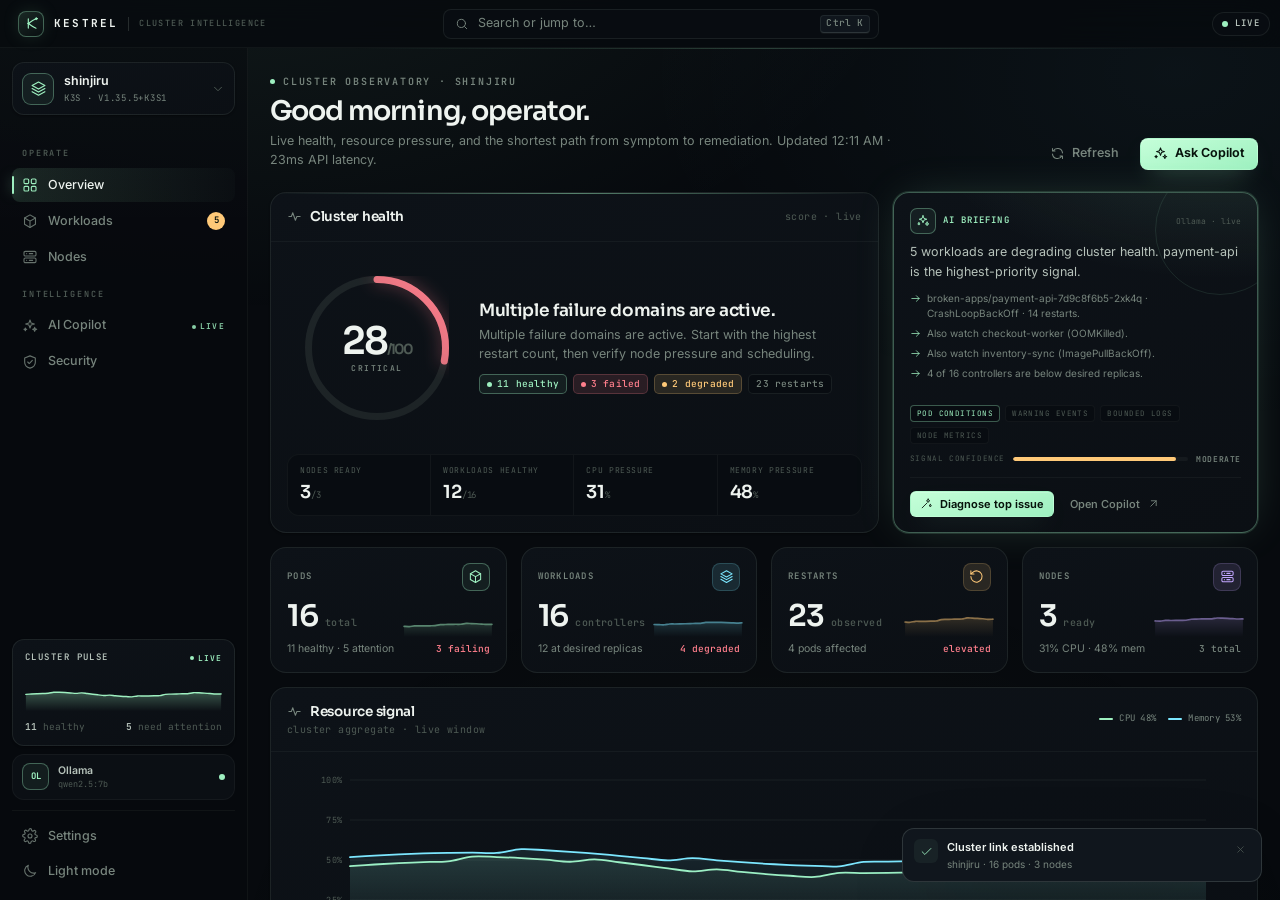
==== crates/kestrel/ui/index.html @ 7551a572 "feat: introduce Kestrel cluster intelligence desktop app Rebrand the Tauri cluster observatory as Ke" ====
<!doctype html>
<html lang="en" data-theme="dark">
<head>
  <meta charset="utf-8" />
  <meta name="viewport" content="width=device-width, initial-scale=1" />
  <meta name="color-scheme" content="dark light" />
  <title>Kestrel - Cluster Intelligence</title>
  <link rel="icon" href="favicon.svg" type="image/svg+xml" />
  <link rel="stylesheet" href="css/tokens.css" />
  <link rel="stylesheet" href="css/base.css" />
  <link rel="stylesheet" href="css/layout.css" />
  <link rel="stylesheet" href="css/components.css" />
  <link rel="stylesheet" href="css/views.css" />
</head>
<body>
  <svg class="svg-sprite" aria-hidden="true" xmlns="http://www.w3.org/2000/svg">
    <symbol id="i-logo" viewBox="0 0 32 32">
      <path d="M10 7.4v17.2" fill="none" stroke="currentColor" stroke-width="2.2" stroke-linecap="round"/>
      <path d="M10 16c4.2-3.2 8.9-6.8 14.4-8.9" fill="none" stroke="currentColor" stroke-width="2.2" stroke-linecap="round"/>
      <path d="M10 16c4.2 3.2 8.9 6.8 14.4 8.9" fill="none" stroke="currentColor" stroke-width="2.2" stroke-linecap="round"/>
      <circle cx="25.1" cy="6.9" r="1.8" fill="currentColor"/>
      <circle cx="10" cy="16" r="1.15" fill="currentColor"/>
    </symbol>
    <symbol id="i-grid" viewBox="0 0 24 24"><rect x="3" y="3" width="7" height="7" rx="1.6"/><rect x="14" y="3" width="7" height="7" rx="1.6"/><rect x="3" y="14" width="7" height="7" rx="1.6"/><rect x="14" y="14" width="7" height="7" rx="1.6"/></symbol>
    <symbol id="i-cube" viewBox="0 0 24 24"><path d="m12 2.8 8.2 4.7v9.4L12 21.6l-8.2-4.7V7.5L12 2.8Z"/><path d="m3.8 7.5 8.2 4.7 8.2-4.7M12 12.2v9.4"/></symbol>
    <symbol id="i-server" viewBox="0 0 24 24"><rect x="3" y="3.5" width="18" height="7" rx="2"/><rect x="3" y="13.5" width="18" height="7" rx="2"/><path d="M7 7h.01M7 17h.01M11 7h5M11 17h5"/></symbol>
    <symbol id="i-sparkles" viewBox="0 0 24 24"><path d="m12 3 1.7 4.6L18.5 9l-4.8 1.4L12 15l-1.7-4.6L5.5 9l4.8-1.4L12 3Z"/><path d="m19 14 .8 2.2L22 17l-2.2.8L19 20l-.8-2.2L16 17l2.2-.8L19 14ZM5 15l.6 1.4L7 17l-1.4.6L5 19l-.6-1.4L3 17l1.4-.6L5 15Z"/></symbol>
    <symbol id="i-shield" viewBox="0 0 24 24"><path d="M12 2.8 20 6v6.2c0 4.5-3.2 7.6-8 9-4.8-1.4-8-4.5-8-9V6l8-3.2Z"/><path d="m8.6 12 2.3 2.3 4.6-4.7"/></symbol>
    <symbol id="i-settings" viewBox="0 0 24 24"><circle cx="12" cy="12" r="3"/><path d="M19.4 15a1.7 1.7 0 0 0 .34 1.88l.06.06a2 2 0 1 1-2.83 2.83l-.06-.06A1.7 1.7 0 0 0 15 19.4a1.7 1.7 0 0 0-1 .6 1.7 1.7 0 0 0-.4 1.1V21a2 2 0 1 1-4 0v-.09A1.7 1.7 0 0 0 8.6 19.4a1.7 1.7 0 0 0-1.88.34l-.06.06a2 2 0 1 1-2.83-2.83l.06-.06A1.7 1.7 0 0 0 4.6 15a1.7 1.7 0 0 0-.6-1 1.7 1.7 0 0 0-1.1-.4H3a2 2 0 1 1 0-4h.09A1.7 1.7 0 0 0 4.6 8.6a1.7 1.7 0 0 0-.34-1.88l-.06-.06a2 2 0 1 1 2.83-2.83l.06.06A1.7 1.7 0 0 0 9 4.6a1.7 1.7 0 0 0 1-.6 1.7 1.7 0 0 0 .4-1.1V3a2 2 0 1 1 4 0v.09A1.7 1.7 0 0 0 15.4 4.6a1.7 1.7 0 0 0 1.88-.34l.06-.06a2 2 0 1 1 2.83 2.83l-.06.06A1.7 1.7 0 0 0 19.4 9c.1.4.3.7.6 1 .3.3.7.4 1.1.4H21a2 2 0 1 1 0 4h-.09a1.7 1.7 0 0 0-1.51.6Z"/></symbol>
    <symbol id="i-search" viewBox="0 0 24 24"><circle cx="11" cy="11" r="7"/><path d="m20 20-3.6-3.6"/></symbol>
    <symbol id="i-command" viewBox="0 0 24 24"><path d="M9 6a3 3 0 1 0-3 3h12a3 3 0 1 0-3-3v12a3 3 0 1 0 3-3H6a3 3 0 1 0 3 3V6Z"/></symbol>
    <symbol id="i-bell" viewBox="0 0 24 24"><path d="M18 8a6 6 0 0 0-12 0c0 7-3 7-3 9h18c0-2-3-2-3-9ZM10 21h4"/></symbol>
    <symbol id="i-chevron-down" viewBox="0 0 24 24"><path d="m6 9 6 6 6-6"/></symbol>
    <symbol id="i-chevron-right" viewBox="0 0 24 24"><path d="m9 6 6 6-6 6"/></symbol>
    <symbol id="i-chevron-left" viewBox="0 0 24 24"><path d="m15 6-6 6 6 6"/></symbol>
    <symbol id="i-arrow-up-right" viewBox="0 0 24 24"><path d="M7 17 17 7M8 7h9v9"/></symbol>
    <symbol id="i-arrow-right" viewBox="0 0 24 24"><path d="M4 12h16m-6-6 6 6-6 6"/></symbol>
    <symbol id="i-plus" viewBox="0 0 24 24"><path d="M12 5v14M5 12h14"/></symbol>
    <symbol id="i-refresh" viewBox="0 0 24 24"><path d="M20 11a8 8 0 0 0-14.9-3M4 4v4h4M4 13a8 8 0 0 0 14.9 3M20 20v-4h-4"/></symbol>
    <symbol id="i-play" viewBox="0 0 24 24"><path d="m8 5 11 7-11 7V5Z"/></symbol>
    <symbol id="i-pause" viewBox="0 0 24 24"><path d="M8 5v14M16 5v14"/></symbol>
    <symbol id="i-restart" viewBox="0 0 24 24"><path d="M3 12a9 9 0 1 0 3-6.7L3 8"/><path d="M3 3v5h5"/></symbol>
    <symbol id="i-trash" viewBox="0 0 24 24"><path d="M4 7h16M9 7V4h6v3M6 7l1 13h10l1-13M10 11v5M14 11v5"/></symbol>
    <symbol id="i-terminal" viewBox="0 0 24 24"><rect x="3" y="4" width="18" height="16" rx="2"/><path d="m7 9 3 3-3 3M13 15h4"/></symbol>
    <symbol id="i-logs" viewBox="0 0 24 24"><path d="M5 4h14M5 9h14M5 14h9M5 19h6"/></symbol>
    <symbol id="i-activity" viewBox="0 0 24 24"><path d="M3 12h4l2.2-6 4.2 12 2.4-6H21"/></symbol>
    <symbol id="i-cpu" viewBox="0 0 24 24"><rect x="6" y="6" width="12" height="12" rx="2"/><path d="M9 1v3M15 1v3M9 20v3M15 20v3M1 9h3M1 15h3M20 9h3M20 15h3M10 10h4v4h-4z"/></symbol>
    <symbol id="i-memory" viewBox="0 0 24 24"><rect x="3" y="6" width="18" height="12" rx="2"/><path d="M7 10v4M11 10v4M15 10v4M19 10v4M6 3v3M12 3v3M18 3v3M6 18v3M12 18v3M18 18v3"/></symbol>
    <symbol id="i-network" viewBox="0 0 24 24"><circle cx="12" cy="5" r="2.5"/><circle cx="5" cy="19" r="2.5"/><circle cx="19" cy="19" r="2.5"/><path d="M12 7.5v4M10 13l-4 4M14 13l4 4"/></symbol>
    <symbol id="i-clock" viewBox="0 0 24 24"><circle cx="12" cy="12" r="9"/><path d="M12 7v5l3 2"/></symbol>
    <symbol id="i-check" viewBox="0 0 24 24"><path d="m4 12.5 5 5L20 6.5"/></symbol>
    <symbol id="i-alert" viewBox="0 0 24 24"><path d="M10.3 3.7 2.5 18a2 2 0 0 0 1.8 3h15.4a2 2 0 0 0 1.8-3L13.7 3.7a2 2 0 0 0-3.4 0Z"/><path d="M12 9v4M12 17h.01"/></symbol>
    <symbol id="i-x-circle" viewBox="0 0 24 24"><circle cx="12" cy="12" r="9"/><path d="m9 9 6 6M15 9l-6 6"/></symbol>
    <symbol id="i-info" viewBox="0 0 24 24"><circle cx="12" cy="12" r="9"/><path d="M12 11v5M12 8h.01"/></symbol>
    <symbol id="i-copy" viewBox="0 0 24 24"><rect x="9" y="9" width="11" height="11" rx="2"/><path d="M15 9V6a2 2 0 0 0-2-2H6a2 2 0 0 0-2 2v7a2 2 0 0 0 2 2h3"/></symbol>
    <symbol id="i-download" viewBox="0 0 24 24"><path d="M12 3v12m-5-5 5 5 5-5M4 20h16"/></symbol>
    <symbol id="i-filter" viewBox="0 0 24 24"><path d="M3 5h18l-7 8v6l-4 2v-8L3 5Z"/></symbol>
    <symbol id="i-sort" viewBox="0 0 24 24"><path d="M8 4v16m-4-4 4 4 4-4M16 20V4m-4 4 4-4 4 4"/></symbol>
    <symbol id="i-more" viewBox="0 0 24 24"><circle cx="5" cy="12" r="1.5"/><circle cx="12" cy="12" r="1.5"/><circle cx="19" cy="12" r="1.5"/></symbol>
    <symbol id="i-close" viewBox="0 0 24 24"><path d="m6 6 12 12M18 6 6 18"/></symbol>
    <symbol id="i-minimize" viewBox="0 0 24 24"><path d="M5 12h14"/></symbol>
    <symbol id="i-maximize" viewBox="0 0 24 24"><rect x="5" y="5" width="14" height="14" rx="1.5"/></symbol>
    <symbol id="i-restore" viewBox="0 0 24 24"><rect x="4" y="8" width="12" height="12" rx="1.5"/><path d="M8 8V4h12v12h-4"/></symbol>
    <symbol id="i-moon" viewBox="0 0 24 24"><path d="M20.5 14.5A8.5 8.5 0 0 1 9.5 3.5 8.5 8.5 0 1 0 20.5 14.5Z"/></symbol>
    <symbol id="i-sun" viewBox="0 0 24 24"><circle cx="12" cy="12" r="4"/><path d="M12 2v2M12 20v2M4.9 4.9l1.4 1.4M17.7 17.7l1.4 1.4M2 12h2M20 12h2M4.9 19.1l1.4-1.4M17.7 6.3l1.4-1.4"/></symbol>
    <symbol id="i-user" viewBox="0 0 24 24"><circle cx="12" cy="8" r="4"/><path d="M4 21a8 8 0 0 1 16 0"/></symbol>
    <symbol id="i-github" viewBox="0 0 24 24"><path d="M9 19c-4 1.5-4-2.5-6-3m12 6v-3.9a3.4 3.4 0 0 0-1-2.6c3.1-.3 6.4-1.5 6.4-7A5.4 5.4 0 0 0 19 4.8 5 5 0 0 0 18.9 1S17.7.6 15 2.5a13.4 13.4 0 0 0-7 0C5.3.6 4.1 1 4.1 1A5 5 0 0 0 4 4.8 5.4 5.4 0 0 0 2.6 8.5c0 5.5 3.3 6.7 6.4 7a3.4 3.4 0 0 0-1 2.6V22"/></symbol>
    <symbol id="i-key" viewBox="0 0 24 24"><circle cx="7.5" cy="15.5" r="4.5"/><path d="m10.7 12.3 8.8-8.8M16 7l3 3M14 9l2 2"/></symbol>
    <symbol id="i-zap" viewBox="0 0 24 24"><path d="M13 2 4.5 13H11l-1 9 8.5-11H12l1-9Z"/></symbol>
    <symbol id="i-layers" viewBox="0 0 24 24"><path d="m12 2.8 9 5-9 5-9-5 9-5Z"/><path d="m3 12 9 5 9-5M3 16.5l9 5 9-5"/></symbol>
    <symbol id="i-git-branch" viewBox="0 0 24 24"><circle cx="6" cy="5" r="2.5"/><circle cx="18" cy="6" r="2.5"/><circle cx="6" cy="19" r="2.5"/><path d="M6 7.5v9M8.5 5H13a5 5 0 0 1 5 5v0"/></symbol>
    <symbol id="i-lock" viewBox="0 0 24 24"><rect x="4" y="10" width="16" height="11" rx="2"/><path d="M8 10V7a4 4 0 0 1 8 0v3M12 14v3"/></symbol>
    <symbol id="i-eye" viewBox="0 0 24 24"><path d="M2 12s3.5-6 10-6 10 6 10 6-3.5 6-10 6S2 12 2 12Z"/><circle cx="12" cy="12" r="2.5"/></symbol>
    <symbol id="i-send" viewBox="0 0 24 24"><path d="m22 2-9.5 20-2.2-8.3L2 11.5 22 2Z"/><path d="M10.3 13.7 22 2"/></symbol>
    <symbol id="i-stop" viewBox="0 0 24 24"><rect x="6" y="6" width="12" height="12" rx="1.5"/></symbol>
    <symbol id="i-wand" viewBox="0 0 24 24"><path d="m15 4 1 2 2 1-2 1-1 2-1-2-2-1 2-1 1-2ZM4 20l9-9M19 14l.7 1.3L21 16l-1.3.7L19 18l-.7-1.3L17 16l1.3-.7L19 14Z"/></symbol>
    <symbol id="i-external" viewBox="0 0 24 24"><path d="M14 4h6v6M20 4l-9 9"/><path d="M19 14v5a1 1 0 0 1-1 1H5a1 1 0 0 1-1-1V6a1 1 0 0 1 1-1h5"/></symbol>
    <symbol id="i-database" viewBox="0 0 24 24"><ellipse cx="12" cy="5" rx="8" ry="3"/><path d="M4 5v14c0 1.7 3.6 3 8 3s8-1.3 8-3V5M4 12c0 1.7 3.6 3 8 3s8-1.3 8-3"/></symbol>
    <symbol id="i-bell-off" viewBox="0 0 24 24"><path d="M18 8a6 6 0 0 0-9.3-5M6.3 6.3A6 6 0 0 0 6 8c0 7-3 7-3 9h14M10 21h4M2 2l20 20"/></symbol>
    <symbol id="i-circle" viewBox="0 0 24 24"><circle cx="12" cy="12" r="8"/></symbol>
    <symbol id="i-half" viewBox="0 0 24 24"><circle cx="12" cy="12" r="8"/><path d="M12 4v16"/></symbol>
    <symbol id="i-rotate" viewBox="0 0 24 24"><path d="M21 12a9 9 0 1 1-3-6.7"/><path d="M21 3v6h-6"/></symbol>
    <symbol id="i-bolt" viewBox="0 0 24 24"><path d="M13 2 4.5 13H11l-1 9 8.5-11H12l1-9Z"/></symbol>
    <symbol id="i-shield-check" viewBox="0 0 24 24"><path d="M12 2.8 20 6v6.2c0 4.5-3.2 7.6-8 9-4.8-1.4-8-4.5-8-9V6l8-3.2Z"/><path d="m8.6 12 2.3 2.3 4.6-4.7"/></symbol>
    <symbol id="i-file" viewBox="0 0 24 24"><path d="M6 2h8l4 4v16H6V2Z"/><path d="M14 2v5h5M9 13h6M9 17h6"/></symbol>
    <symbol id="i-pulse" viewBox="0 0 24 24"><path d="M3 12h4l2.2-6 4.2 12 2.4-6H21"/></symbol>
  </svg>

  <div id="boot" class="boot">
    <div class="boot__mark"><svg class="icon"><use href="#i-logo"></use></svg></div>
    <div class="boot__word">KESTREL</div>
    <div class="boot__line"><span></span></div>
    <div class="boot__status" id="boot-status">Establishing secure link to cluster</div>
  </div>

  <div id="shell" class="shell" hidden>
    <header class="titlebar" data-tauri-drag-region>
      <div class="titlebar__brand" data-tauri-drag-region>
        <span class="brand-mark"><svg class="icon"><use href="#i-logo"></use></svg></span>
        <span class="brand-word">KESTREL</span>
        <span class="brand-divider"></span>
        <span class="brand-sub">CLUSTER INTELLIGENCE</span>
      </div>
      <button class="command-trigger" data-action="palette" aria-label="Open command palette">
        <svg class="icon"><use href="#i-search"></use></svg>
        <span>Search or jump to…</span>
        <kbd>Ctrl K</kbd>
      </button>
      <div class="titlebar__right">
        <div class="link-pill" id="link-pill" title="Cluster connection">
          <span class="status-dot" data-status="connected"></span>
          <span id="link-label">LIVE</span>
        </div>
        <div class="window-controls" id="window-controls" hidden>
          <button data-window="minimize" aria-label="Minimize"><svg class="icon"><use href="#i-minimize"></use></svg></button>
          <button data-window="maximize" aria-label="Maximize"><svg class="icon"><use href="#i-maximize"></use></svg></button>
          <button data-window="close" class="danger" aria-label="Close"><svg class="icon"><use href="#i-close"></use></svg></button>
        </div>
      </div>
    </header>

    <div class="workspace">
      <aside class="sidebar">
        <button class="cluster-switcher" data-action="settings" title="Cluster connection">
          <span class="cluster-switcher__mark"><svg class="icon"><use href="#i-layers"></use></svg></span>
          <span class="cluster-switcher__text">
            <strong id="cluster-name">connecting…</strong>
            <small id="cluster-meta">k3s</small>
          </span>
          <svg class="icon chevron"><use href="#i-chevron-down"></use></svg>
        </button>

        <nav class="nav" aria-label="Primary">
          <div class="nav__label">OPERATE</div>
          <a class="nav__item" data-nav="overview" href="#/overview">
            <svg class="icon"><use href="#i-grid"></use></svg><span>Overview</span>
          </a>
          <a class="nav__item" data-nav="workloads" href="#/workloads">
            <svg class="icon"><use href="#i-cube"></use></svg><span>Workloads</span>
            <span class="nav__badge" id="nav-pods-badge" data-tone="warning" hidden>0</span>
          </a>
          <a class="nav__item" data-nav="nodes" href="#/nodes">
            <svg class="icon"><use href="#i-server"></use></svg><span>Nodes</span>
          </a>
          <div class="nav__label">INTELLIGENCE</div>
          <a class="nav__item" data-nav="copilot" href="#/copilot">
            <svg class="icon"><use href="#i-sparkles"></use></svg><span>AI Copilot</span>
            <span class="nav__live">LIVE</span>
          </a>
          <a class="nav__item" data-nav="security" href="#/security">
            <svg class="icon"><use href="#i-shield"></use></svg><span>Security</span>
            <span class="nav__badge" id="nav-security-badge" data-tone="warning" hidden>0</span>
          </a>
        </nav>

        <div class="sidebar__spacer"></div>

        <div class="pulse-card">
          <div class="pulse-card__head">
            <span class="pulse-card__title">Cluster pulse</span>
            <span class="pulse-card__live"><i></i> LIVE</span>
          </div>
          <div class="pulse-card__chart" id="sidebar-pulse"></div>
          <div class="pulse-card__stats">
            <span><strong id="side-healthy">—</strong> healthy</span>
            <span><strong id="side-issues">—</strong> need attention</span>
          </div>
        </div>

        <div class="provider-chip" id="provider-chip" data-action="settings">
          <span class="provider-chip__mark" id="provider-mark">AI</span>
          <span class="provider-chip__text">
            <strong id="provider-name">Ollama</strong>
            <small id="provider-model">local model</small>
          </span>
          <span class="status-dot" data-status="connected" id="provider-dot"></span>
        </div>

        <div class="sidebar__footer">
          <a class="nav__item" data-nav="settings" href="#/settings">
            <svg class="icon"><use href="#i-settings"></use></svg><span>Settings</span>
          </a>
          <button class="nav__item" data-action="theme" title="Toggle theme">
            <svg class="icon" id="theme-icon"><use href="#i-moon"></use></svg><span id="theme-label">Light mode</span>
          </button>
        </div>
      </aside>

      <main class="main">
        <div id="view" class="view" tabindex="-1"></div>
      </main>
    </div>
  </div>

  <div id="overlays">
    <div class="palette" id="palette" hidden>
      <div class="palette__scrim" data-action="palette-close"></div>
      <div class="palette__panel" role="dialog" aria-modal="true" aria-label="Command palette">
        <div class="palette__input">
          <svg class="icon"><use href="#i-search"></use></svg>
          <input id="palette-input" type="text" placeholder="Search pods, pages, actions…" autocomplete="off" spellcheck="false" />
          <kbd>ESC</kbd>
        </div>
        <div class="palette__results" id="palette-results"></div>
        <div class="palette__footer">
          <span><kbd>↑</kbd><kbd>↓</kbd> navigate</span>
          <span><kbd>↵</kbd> select</span>
          <span><kbd>esc</kbd> close</span>
        </div>
      </div>
    </div>

    <div class="drawer" id="drawer" hidden>
      <div class="drawer__scrim" data-action="drawer-close"></div>
      <aside class="drawer__panel" role="dialog" aria-modal="true" aria-label="Pod details">
        <div id="drawer-content"></div>
      </aside>
    </div>

    <div class="modal" id="modal" hidden>
      <div class="modal__scrim" data-action="modal-close"></div>
      <div class="modal__panel" role="dialog" aria-modal="true">
        <div id="modal-content"></div>
      </div>
    </div>

    <div class="toasts" id="toasts" aria-live="polite"></div>
  </div>

  <script type="module" src="js/main.js"></script>
</body>
</html>
---- crates/kestrel/ui/css/tokens.css ----
/* ==========================================================================
   Kestrel - design tokens
   A cluster observatory: obsidian glass, mint signal, editorial type.
   ========================================================================== */

@font-face {
  font-family: "Inter";
  src: url("../fonts/inter.woff2") format("woff2");
  font-weight: 100 900;
  font-style: normal;
  font-display: swap;
}
@font-face {
  font-family: "Sora";
  src: url("../fonts/sora.woff2") format("woff2");
  font-weight: 100 800;
  font-style: normal;
  font-display: swap;
}
@font-face {
  font-family: "JetBrains Mono";
  src: url("../fonts/jetbrains-mono.woff2") format("woff2");
  font-weight: 100 800;
  font-style: normal;
  font-display: swap;
}

:root {
  color-scheme: dark;

  /* — canvas — */
  --bg-void: #05070a;
  --bg: #070a0e;
  --bg-elevated: #0b0f14;
  --bg-panel: #0d1218;
  --bg-panel-2: #10161d;
  --bg-inset: #080c11;
  --bg-hover: rgba(255, 255, 255, 0.045);
  --bg-active: rgba(158, 240, 192, 0.08);
  --bg-scrim: rgba(3, 5, 8, 0.72);

  /* — ink — */
  --text: #eef3ef;
  --text-soft: #b6c2ba;
  --text-muted: #77857d;
  --text-faint: #4e5a54;
  --text-inverse: #06100b;

  /* — lines — */
  --line: rgba(222, 244, 231, 0.08);
  --line-strong: rgba(222, 244, 231, 0.14);
  --line-faint: rgba(222, 244, 231, 0.045);
  --line-accent: rgba(158, 240, 192, 0.34);

  /* — signal — */
  --mint: #9ef0c0;
  --mint-bright: #c5ffd9;
  --mint-deep: #52c98c;
  --lime: #d4f77a;
  --cyan: #7ce7ff;
  --sky: #8fb8ff;
  --amber: #ffc978;
  --coral: #ff7f8c;
  --rose: #ff9ab5;
  --violet: #c2a6ff;

  --mint-soft: rgba(158, 240, 192, 0.12);
  --mint-softer: rgba(158, 240, 192, 0.06);
  --amber-soft: rgba(255, 201, 120, 0.12);
  --coral-soft: rgba(255, 127, 140, 0.12);
  --cyan-soft: rgba(124, 231, 255, 0.12);
  --violet-soft: rgba(194, 166, 255, 0.12);

  /* — type — */
  --font-sans: "Inter", "Segoe UI", system-ui, sans-serif;
  --font-display: "Sora", "Inter", system-ui, sans-serif;
  --font-mono: "JetBrains Mono", "Cascadia Code", ui-monospace, monospace;

  --text-2xs: 10px;
  --text-xs: 11px;
  --text-sm: 12.5px;
  --text-md: 13.5px;
  --text-base: 14.5px;
  --text-lg: 17px;
  --text-xl: 21px;
  --text-2xl: 27px;
  --text-3xl: 36px;
  --text-4xl: 48px;

  --tracking-wide: 0.12em;
  --tracking-wider: 0.18em;
  --tracking-tight: -0.02em;
  --tracking-display: -0.035em;

  /* — space — */
  --sp-1: 4px;
  --sp-2: 8px;
  --sp-3: 12px;
  --sp-4: 16px;
  --sp-5: 20px;
  --sp-6: 24px;
  --sp-7: 32px;
  --sp-8: 40px;
  --sp-9: 48px;
  --sp-10: 64px;
  --sp-11: 80px;

  /* — radii — */
  --r-xs: 5px;
  --r-sm: 8px;
  --r-md: 12px;
  --r-lg: 16px;
  --r-xl: 22px;
  --r-2xl: 30px;
  --r-pill: 999px;

  /* — shadows — */
  --shadow-sm: 0 1px 2px rgba(0, 0, 0, 0.35);
  --shadow-md: 0 12px 32px -12px rgba(0, 0, 0, 0.7);
  --shadow-lg: 0 28px 80px -24px rgba(0, 0, 0, 0.85);
  --shadow-glow: 0 0 0 1px rgba(158, 240, 192, 0.14), 0 0 48px -12px rgba(158, 240, 192, 0.22);
  --shadow-coral: 0 0 0 1px rgba(255, 127, 140, 0.18), 0 0 36px -14px rgba(255, 127, 140, 0.3);

  /* — layout — */
  --titlebar-h: 48px;
  --sidebar-w: 248px;
  --content-max: 1560px;
  --gutter: 28px;

  /* — motion — */
  --ease: cubic-bezier(0.22, 1, 0.36, 1);
  --ease-spring: cubic-bezier(0.34, 1.56, 0.64, 1);
  --dur-fast: 120ms;
  --dur: 220ms;
  --dur-slow: 420ms;

  /* — chart — */
  --chart-grid: rgba(222, 244, 231, 0.06);
  --chart-axis: rgba(222, 244, 231, 0.22);
}

[data-theme="light"] {
  color-scheme: light;
  --bg-void: #e7e9e3;
  --bg: #eef0ea;
  --bg-elevated: #f7f8f4;
  --bg-panel: #fbfcf8;
  --bg-panel-2: #f3f5ef;
  --bg-inset: #eceee8;
  --bg-hover: rgba(8, 20, 12, 0.045);
  --bg-active: rgba(26, 118, 71, 0.08);
  --bg-scrim: rgba(22, 30, 24, 0.36);

  --text: #101913;
  --text-soft: #3e4c43;
  --text-muted: #69776e;
  --text-faint: #98a49b;
  --text-inverse: #f4fff8;

  --line: rgba(16, 30, 20, 0.09);
  --line-strong: rgba(16, 30, 20, 0.16);
  --line-faint: rgba(16, 30, 20, 0.05);
  --line-accent: rgba(20, 122, 73, 0.28);

  --mint: #187a49;
  --mint-bright: #0e5c36;
  --mint-deep: #0f8a50;
  --lime: #5a7a12;
  --cyan: #0b7f99;
  --sky: #2c5fb3;
  --amber: #a8640b;
  --coral: #bf3142;
  --rose: #b53d63;
  --violet: #6a45b8;

  --mint-soft: rgba(24, 122, 73, 0.1);
  --mint-softer: rgba(24, 122, 73, 0.05);
  --amber-soft: rgba(168, 100, 11, 0.11);
  --coral-soft: rgba(191, 49, 66, 0.1);
  --cyan-soft: rgba(11, 127, 153, 0.1);
  --violet-soft: rgba(106, 69, 184, 0.1);

  --shadow-sm: 0 1px 2px rgba(20, 30, 22, 0.08);
  --shadow-md: 0 12px 28px -14px rgba(20, 30, 22, 0.22);
  --shadow-lg: 0 28px 80px -28px rgba(20, 30, 22, 0.3);
  --shadow-glow: 0 0 0 1px rgba(24, 122, 73, 0.14), 0 0 42px -16px rgba(24, 122, 73, 0.2);
  --shadow-coral: 0 0 0 1px rgba(191, 49, 66, 0.14), 0 0 36px -16px rgba(191, 49, 66, 0.22);

  --chart-grid: rgba(16, 30, 20, 0.07);
  --chart-axis: rgba(16, 30, 20, 0.26);
}
---- crates/kestrel/ui/css/base.css ----
/* ==========================================================================
   Base: reset, canvas, typography, icons, boot
   ========================================================================== */

*,
*::before,
*::after {
  box-sizing: border-box;
}

* {
  margin: 0;
}

html,
body {
  height: 100%;
}

html {
  -webkit-text-size-adjust: 100%;
  text-rendering: optimizeLegibility;
}

body {
  font-family: var(--font-sans);
  font-size: var(--text-base);
  line-height: 1.5;
  color: var(--text);
  background: var(--bg);
  overflow: hidden;
  -webkit-font-smoothing: antialiased;
  -moz-osx-font-smoothing: grayscale;
}

body::before {
  content: "";
  position: fixed;
  inset: 0;
  pointer-events: none;
  z-index: 0;
  background:
    radial-gradient(1200px 700px at 18% -10%, rgba(158, 240, 192, 0.075), transparent 58%),
    radial-gradient(900px 600px at 92% 8%, rgba(124, 231, 255, 0.045), transparent 60%),
    radial-gradient(900px 700px at 60% 110%, rgba(212, 247, 122, 0.035), transparent 62%);
}

body::after {
  content: "";
  position: fixed;
  inset: 0;
  pointer-events: none;
  z-index: 0;
  opacity: 0.16;
  background-image:
    linear-gradient(rgba(255, 255, 255, 0.025) 1px, transparent 1px),
    linear-gradient(90deg, rgba(255, 255, 255, 0.025) 1px, transparent 1px);
  background-size: 64px 64px;
  mask-image: radial-gradient(ellipse at 50% 0%, black 0%, transparent 76%);
}

[data-theme="light"] body::before {
  background:
    radial-gradient(1200px 700px at 18% -10%, rgba(24, 122, 73, 0.07), transparent 58%),
    radial-gradient(900px 600px at 92% 8%, rgba(11, 127, 153, 0.045), transparent 60%),
    radial-gradient(900px 700px at 60% 110%, rgba(90, 122, 18, 0.04), transparent 62%);
}

[data-theme="light"] body::after {
  opacity: 0.35;
  background-image:
    linear-gradient(rgba(16, 30, 20, 0.035) 1px, transparent 1px),
    linear-gradient(90deg, rgba(16, 30, 20, 0.035) 1px, transparent 1px);
}

button,
input,
select,
textarea {
  font: inherit;
  color: inherit;
}

button {
  border: 0;
  background: none;
  cursor: pointer;
  padding: 0;
}

a {
  color: inherit;
  text-decoration: none;
}

h1,
h2,
h3,
h4,
h5 {
  font-family: var(--font-display);
  font-weight: 600;
  letter-spacing: var(--tracking-tight);
  line-height: 1.15;
  text-wrap: balance;
}

p {
  text-wrap: pretty;
}

::selection {
  background: var(--mint);
  color: var(--text-inverse);
}

:focus-visible {
  outline: 2px solid var(--mint);
  outline-offset: 2px;
}

[hidden] {
  display: none !important;
}

/* — scrollbars — */
* {
  scrollbar-width: thin;
  scrollbar-color: rgba(158, 240, 192, 0.22) transparent;
}
*::-webkit-scrollbar {
  width: 10px;
  height: 10px;
}
*::-webkit-scrollbar-track {
  background: transparent;
}
*::-webkit-scrollbar-thumb {
  background: rgba(158, 240, 192, 0.16);
  border-radius: 999px;
  border: 3px solid transparent;
  background-clip: padding-box;
}
*::-webkit-scrollbar-thumb:hover {
  background: rgba(158, 240, 192, 0.3);
  border: 3px solid transparent;
  background-clip: padding-box;
}

/* — icons — */
.svg-sprite {
  position: absolute;
  width: 0;
  height: 0;
  overflow: hidden;
}

.icon {
  width: 18px;
  height: 18px;
  flex: 0 0 auto;
  fill: none;
  stroke: currentColor;
  stroke-width: 1.65;
  stroke-linecap: round;
  stroke-linejoin: round;
  overflow: visible;
}

.icon--sm {
  width: 14px;
  height: 14px;
}
.icon--lg {
  width: 22px;
  height: 22px;
}
.icon--xl {
  width: 28px;
  height: 28px;
}

/* — type helpers — */
.mono {
  font-family: var(--font-mono);
  font-variant-ligatures: none;
}
.eyebrow {
  font-family: var(--font-mono);
  font-size: var(--text-2xs);
  font-weight: 600;
  letter-spacing: var(--tracking-wider);
  text-transform: uppercase;
  color: var(--text-muted);
}
.muted {
  color: var(--text-muted);
}
.soft {
  color: var(--text-soft);
}
.faint {
  color: var(--text-faint);
}
.nowrap {
  white-space: nowrap;
}
.truncate {
  overflow: hidden;
  text-overflow: ellipsis;
  white-space: nowrap;
}
.tabular {
  font-variant-numeric: tabular-nums;
}

/* — a11y — */
.sr-only {
  position: absolute;
  width: 1px;
  height: 1px;
  padding: 0;
  margin: -1px;
  overflow: hidden;
  clip: rect(0, 0, 0, 0);
  white-space: nowrap;
  border: 0;
}

/* — boot — */
.boot {
  position: fixed;
  inset: 0;
  z-index: 200;
  display: grid;
  place-content: center;
  justify-items: center;
  gap: 18px;
  background:
    radial-gradient(600px 400px at 50% 40%, rgba(158, 240, 192, 0.06), transparent 70%),
    var(--bg-void);
  transition: opacity 0.6s var(--ease), visibility 0.6s;
}
.boot.is-done {
  opacity: 0;
  visibility: hidden;
}
.boot__mark {
  display: grid;
  place-items: center;
  width: 68px;
  height: 68px;
  color: var(--mint);
  border: 1px solid var(--line-accent);
  border-radius: 20px;
  background: linear-gradient(160deg, rgba(158, 240, 192, 0.11), rgba(158, 240, 192, 0.02));
  box-shadow: var(--shadow-glow);
  animation: boot-float 3.2s var(--ease) infinite;
}
.boot__mark .icon {
  width: 38px;
  height: 38px;
}
.boot__word {
  font-family: var(--font-mono);
  font-size: var(--text-xs);
  letter-spacing: 0.42em;
  color: var(--text-soft);
  padding-left: 0.42em;
}
.boot__line {
  width: 188px;
  height: 2px;
  background: var(--line);
  border-radius: 999px;
  overflow: hidden;
}
.boot__line span {
  display: block;
  width: 42%;
  height: 100%;
  border-radius: inherit;
  background: linear-gradient(90deg, transparent, var(--mint), transparent);
  animation: boot-scan 1.3s var(--ease) infinite;
}
.boot__status {
  font-family: var(--font-mono);
  font-size: var(--text-2xs);
  letter-spacing: 0.08em;
  color: var(--text-faint);
  height: 14px;
}

@keyframes boot-float {
  0%, 100% { transform: translateY(0); }
  50% { transform: translateY(-5px); }
}
@keyframes boot-scan {
  from { transform: translateX(-120%); }
  to { transform: translateX(340%); }
}

/* — generic animations — */
@keyframes fade-up {
  from { opacity: 0; transform: translateY(8px); }
  to { opacity: 1; transform: translateY(0); }
}
@keyframes fade-in {
  from { opacity: 0; }
  to { opacity: 1; }
}
@keyframes pulse-dot {
  0%, 100% { box-shadow: 0 0 0 0 rgba(158, 240, 192, 0.45); }
  60% { box-shadow: 0 0 0 5px rgba(158, 240, 192, 0); }
}
@keyframes shimmer {
  from { background-position: -240px 0; }
  to { background-position: 240px 0; }
}
@keyframes spin {
  to { transform: rotate(360deg); }
}
@keyframes blink {
  0%, 100% { opacity: 1; }
  50% { opacity: 0; }
}
@keyframes drawer-in {
  from { transform: translateX(28px); opacity: 0; }
  to { transform: translateX(0); opacity: 1; }
}
@keyframes modal-in {
  from { transform: translateY(14px) scale(0.985); opacity: 0; }
  to { transform: translateY(0) scale(1); opacity: 1; }
}
@keyframes palette-in {
  from { transform: translateY(-10px) scale(0.99); opacity: 0; }
  to { transform: translateY(0) scale(1); opacity: 1; }
}

.anim-in {
  animation: fade-up 0.5s var(--ease) both;
}
.stagger > * {
  animation: fade-up 0.5s var(--ease) both;
}
.stagger > *:nth-child(1) { animation-delay: 0.02s; }
.stagger > *:nth-child(2) { animation-delay: 0.06s; }
.stagger > *:nth-child(3) { animation-delay: 0.1s; }
.stagger > *:nth-child(4) { animation-delay: 0.14s; }
.stagger > *:nth-child(5) { animation-delay: 0.18s; }
.stagger > *:nth-child(6) { animation-delay: 0.22s; }

.skeleton {
  border-radius: var(--r-sm);
  background: linear-gradient(90deg, var(--bg-panel-2) 25%, var(--bg-hover) 50%, var(--bg-panel-2) 75%);
  background-size: 480px 100%;
  animation: shimmer 1.4s linear infinite;
}

@media (prefers-reduced-motion: reduce) {
  *,
  *::before,
  *::after {
    animation-duration: 0.001ms !important;
    animation-iteration-count: 1 !important;
    transition-duration: 0.001ms !important;
    scroll-behavior: auto !important;
  }
}
---- crates/kestrel/ui/css/layout.css ----
/* ==========================================================================
   Shell layout: titlebar, sidebar, workspace, page scaffolding
   ========================================================================== */

.shell {
  position: relative;
  z-index: 1;
  display: flex;
  flex-direction: column;
  height: 100vh;
  min-height: 0;
}

/* — titlebar — */
.titlebar {
  position: relative;
  z-index: 40;
  display: flex;
  align-items: center;
  height: var(--titlebar-h);
  flex: 0 0 var(--titlebar-h);
  padding: 0 10px 0 18px;
  border-bottom: 1px solid var(--line-faint);
  background: color-mix(in srgb, var(--bg) 82%, transparent);
  backdrop-filter: blur(18px);
  -webkit-app-region: drag;
  user-select: none;
}

.titlebar__brand {
  display: flex;
  align-items: center;
  gap: 10px;
  width: auto;
  flex: 0 0 auto;
  padding-right: 10px;
  -webkit-app-region: drag;
}

.brand-mark {
  display: grid;
  place-items: center;
  width: 26px;
  height: 26px;
  color: var(--mint);
  border: 1px solid var(--line-accent);
  border-radius: 8px;
  background: linear-gradient(150deg, rgba(158, 240, 192, 0.13), rgba(158, 240, 192, 0.02));
  box-shadow: 0 0 20px -6px rgba(158, 240, 192, 0.35);
}
.brand-mark .icon {
  width: 17px;
  height: 17px;
}
.brand-word {
  font-family: var(--font-mono);
  font-size: 11px;
  font-weight: 700;
  letter-spacing: 0.2em;
  color: var(--text);
  white-space: nowrap;
}
.brand-divider {
  width: 1px;
  height: 14px;
  background: var(--line-strong);
}
.brand-sub {
  font-family: var(--font-mono);
  font-size: 8.5px;
  font-weight: 500;
  letter-spacing: 0.16em;
  color: var(--text-faint);
  white-space: nowrap;
}

.command-trigger {
  display: flex;
  align-items: center;
  gap: 9px;
  width: min(440px, 34vw);
  height: 30px;
  margin: 0 auto;
  padding: 0 8px 0 11px;
  color: var(--text-muted);
  border: 1px solid var(--line);
  border-radius: var(--r-sm);
  background: var(--bg-inset);
  font-size: var(--text-sm);
  transition: border-color var(--dur), background var(--dur), color var(--dur);
  -webkit-app-region: no-drag;
}
.command-trigger:hover {
  color: var(--text-soft);
  border-color: var(--line-strong);
  background: var(--bg-panel);
}
.command-trigger .icon {
  width: 14px;
  height: 14px;
}
.command-trigger span {
  flex: 1;
  text-align: left;
}
kbd {
  display: inline-flex;
  align-items: center;
  justify-content: center;
  min-width: 18px;
  height: 18px;
  padding: 0 5px;
  font-family: var(--font-mono);
  font-size: 9.5px;
  font-weight: 500;
  letter-spacing: 0.02em;
  color: var(--text-muted);
  border: 1px solid var(--line);
  border-bottom-color: var(--line-strong);
  border-radius: 4px;
  background: var(--bg-panel-2);
  box-shadow: 0 1px 0 var(--line-faint);
}

.titlebar__right {
  display: flex;
  align-items: center;
  gap: 12px;
  margin-left: auto;
  -webkit-app-region: no-drag;
}

.link-pill {
  display: inline-flex;
  align-items: center;
  gap: 7px;
  height: 24px;
  padding: 0 9px;
  border: 1px solid var(--line);
  border-radius: var(--r-pill);
  background: var(--bg-inset);
  font-family: var(--font-mono);
  font-size: 9px;
  font-weight: 600;
  letter-spacing: 0.14em;
  color: var(--text-soft);
}
.status-dot {
  position: relative;
  display: inline-block;
  width: 6px;
  height: 6px;
  flex: 0 0 auto;
  border-radius: 50%;
  background: var(--text-faint);
}
.status-dot[data-status="connected"] {
  background: var(--mint);
  animation: pulse-dot 2.8s var(--ease) infinite;
}
.status-dot[data-status="warning"] {
  background: var(--amber);
}
.status-dot[data-status="disconnected"],
.status-dot[data-status="error"] {
  background: var(--coral);
}
.status-dot[data-status="connecting"] {
  background: var(--cyan);
  animation: blink 1.1s ease infinite;
}

.window-controls {
  display: flex;
  align-items: center;
  gap: 2px;
  margin-left: 4px;
}
.window-controls button {
  display: grid;
  place-items: center;
  width: 32px;
  height: 28px;
  color: var(--text-muted);
  border-radius: 6px;
  transition: background var(--dur-fast), color var(--dur-fast);
}
.window-controls button:hover {
  color: var(--text);
  background: var(--bg-hover);
}
.window-controls button.danger:hover {
  color: #fff;
  background: #c8424f;
}
.window-controls .icon {
  width: 13px;
  height: 13px;
}

/* — workspace — */
.workspace {
  display: flex;
  flex: 1;
  min-height: 0;
}

/* — sidebar — */
.sidebar {
  position: relative;
  z-index: 30;
  display: flex;
  flex-direction: column;
  width: var(--sidebar-w);
  flex: 0 0 var(--sidebar-w);
  min-height: 0;
  padding: 14px 12px 12px;
  border-right: 1px solid var(--line-faint);
  background:
    linear-gradient(180deg, rgba(158, 240, 192, 0.018), transparent 22%),
    color-mix(in srgb, var(--bg) 88%, transparent);
}

.cluster-switcher {
  display: flex;
  align-items: center;
  gap: 10px;
  width: 100%;
  padding: 9px 9px;
  text-align: left;
  border: 1px solid var(--line);
  border-radius: var(--r-md);
  background: linear-gradient(160deg, var(--bg-panel), var(--bg-elevated));
  box-shadow: var(--shadow-sm);
  transition: border-color var(--dur), background var(--dur), transform var(--dur-fast);
}
.cluster-switcher:hover {
  border-color: var(--line-strong);
  background: var(--bg-panel-2);
}
.cluster-switcher:active {
  transform: translateY(1px);
}
.cluster-switcher__mark {
  display: grid;
  place-items: center;
  width: 32px;
  height: 32px;
  flex: 0 0 auto;
  color: var(--mint);
  border-radius: 9px;
  background: var(--mint-softer);
  border: 1px solid var(--line-accent);
}
.cluster-switcher__mark .icon {
  width: 17px;
  height: 17px;
}
.cluster-switcher__text {
  display: flex;
  flex-direction: column;
  gap: 1px;
  min-width: 0;
  flex: 1;
}
.cluster-switcher__text strong {
  font-size: var(--text-sm);
  font-weight: 600;
  color: var(--text);
  overflow: hidden;
  text-overflow: ellipsis;
  white-space: nowrap;
}
.cluster-switcher__text small {
  font-family: var(--font-mono);
  font-size: 9px;
  letter-spacing: 0.08em;
  color: var(--text-muted);
  text-transform: uppercase;
}
.cluster-switcher .chevron {
  width: 14px;
  height: 14px;
  color: var(--text-faint);
}

.nav {
  display: flex;
  flex-direction: column;
  gap: 2px;
  margin-top: 20px;
}
.nav__label {
  padding: 12px 10px 6px;
  font-family: var(--font-mono);
  font-size: 8.5px;
  font-weight: 600;
  letter-spacing: 0.22em;
  color: var(--text-faint);
}
.nav__item {
  position: relative;
  display: flex;
  align-items: center;
  gap: 10px;
  width: 100%;
  height: 34px;
  padding: 0 10px;
  text-align: left;
  color: var(--text-muted);
  border-radius: var(--r-sm);
  font-size: var(--text-sm);
  font-weight: 500;
  transition: color var(--dur-fast), background var(--dur-fast);
}
.nav__item .icon {
  width: 16px;
  height: 16px;
  opacity: 0.85;
}
.nav__item:hover {
  color: var(--text);
  background: var(--bg-hover);
}
.nav__item.is-active {
  color: var(--text);
  background: linear-gradient(90deg, var(--mint-soft), rgba(158, 240, 192, 0.02));
}
.nav__item.is-active::before {
  content: "";
  position: absolute;
  left: 0;
  top: 8px;
  bottom: 8px;
  width: 2px;
  border-radius: 999px;
  background: var(--mint);
  box-shadow: 0 0 12px rgba(158, 240, 192, 0.55);
}
.nav__item.is-active .icon {
  color: var(--mint);
  opacity: 1;
}
.nav__badge {
  margin-left: auto;
  min-width: 18px;
  height: 18px;
  padding: 0 5px;
  display: grid;
  place-items: center;
  font-family: var(--font-mono);
  font-size: 9px;
  font-weight: 600;
  color: var(--text-inverse);
  background: var(--mint);
  border-radius: var(--r-pill);
}
.nav__badge[data-tone="warning"] {
  background: var(--amber);
}
.nav__live {
  margin-left: auto;
  font-family: var(--font-mono);
  font-size: 8px;
  font-weight: 700;
  letter-spacing: 0.16em;
  color: var(--mint);
  opacity: 0.85;
}
.nav__live::before {
  content: "";
  display: inline-block;
  width: 4px;
  height: 4px;
  margin-right: 4px;
  border-radius: 50%;
  background: var(--mint);
  vertical-align: middle;
  animation: blink 1.6s ease infinite;
}

.sidebar__spacer {
  flex: 1;
  min-height: 16px;
}

.pulse-card {
  padding: 11px 12px 10px;
  border: 1px solid var(--line);
  border-radius: var(--r-md);
  background: linear-gradient(165deg, var(--bg-panel), var(--bg-elevated));
  box-shadow: var(--shadow-sm);
}
.pulse-card__head {
  display: flex;
  align-items: center;
  justify-content: space-between;
  gap: 8px;
}
.pulse-card__title {
  font-family: var(--font-mono);
  font-size: 9px;
  font-weight: 600;
  letter-spacing: 0.16em;
  text-transform: uppercase;
  color: var(--text-soft);
}
.pulse-card__live {
  display: inline-flex;
  align-items: center;
  gap: 4px;
  font-family: var(--font-mono);
  font-size: 8px;
  font-weight: 600;
  letter-spacing: 0.12em;
  color: var(--mint);
}
.pulse-card__live i {
  width: 4px;
  height: 4px;
  border-radius: 50%;
  background: var(--mint);
  animation: blink 1.7s ease infinite;
}
.pulse-card__chart {
  height: 42px;
  margin: 8px -2px 6px;
}
.pulse-card__chart svg {
  display: block;
  width: 100%;
  height: 100%;
  overflow: visible;
}
.pulse-card__stats {
  display: flex;
  align-items: center;
  justify-content: space-between;
  gap: 6px;
  font-size: 9.5px;
  color: var(--text-faint);
  font-family: var(--font-mono);
}
.pulse-card__stats strong {
  color: var(--text-soft);
  font-weight: 600;
}

.provider-chip {
  display: flex;
  align-items: center;
  gap: 9px;
  margin-top: 8px;
  padding: 8px 9px;
  border: 1px solid var(--line-faint);
  border-radius: var(--r-md);
  background: var(--bg-elevated);
  cursor: pointer;
  transition: border-color var(--dur), background var(--dur);
}
.provider-chip:hover {
  border-color: var(--line);
  background: var(--bg-panel);
}
.provider-chip__mark {
  display: grid;
  place-items: center;
  width: 27px;
  height: 27px;
  flex: 0 0 auto;
  border-radius: 8px;
  font-family: var(--font-mono);
  font-size: 9px;
  font-weight: 700;
  color: var(--mint);
  background: var(--mint-softer);
  border: 1px solid var(--line-accent);
}
.provider-chip__text {
  display: flex;
  flex-direction: column;
  gap: 0;
  min-width: 0;
  flex: 1;
}
.provider-chip__text strong {
  font-size: 10.5px;
  font-weight: 600;
  color: var(--text-soft);
}
.provider-chip__text small {
  font-family: var(--font-mono);
  font-size: 8.5px;
  color: var(--text-faint);
  overflow: hidden;
  text-overflow: ellipsis;
  white-space: nowrap;
}

.sidebar__footer {
  display: flex;
  flex-direction: column;
  gap: 1px;
  margin-top: 10px;
  padding-top: 8px;
  border-top: 1px solid var(--line-faint);
}

/* — main — */
.main {
  position: relative;
  flex: 1;
  min-width: 0;
  min-height: 0;
  overflow-y: auto;
  overflow-x: hidden;
  scroll-behavior: smooth;
}
.main::before {
  content: "";
  position: absolute;
  top: 0;
  left: 10%;
  right: 10%;
  height: 1px;
  background: linear-gradient(90deg, transparent, rgba(158, 240, 192, 0.22), transparent);
  pointer-events: none;
}
.view {
  width: 100%;
  max-width: var(--content-max);
  margin: 0 auto;
  padding: 26px var(--gutter) 60px;
  outline: none;
}

/* — page header — */
.page-head {
  display: flex;
  align-items: flex-end;
  justify-content: space-between;
  gap: 24px;
  margin-bottom: 22px;
}
.page-head__main {
  min-width: 0;
}
.page-head__eyebrow {
  display: flex;
  align-items: center;
  gap: 8px;
  margin-bottom: 7px;
}
.page-head__eyebrow .status-dot {
  width: 5px;
  height: 5px;
}
.page-title {
  font-size: var(--text-2xl);
  font-weight: 600;
  letter-spacing: var(--tracking-display);
  color: var(--text);
}
.page-title em {
  font-style: normal;
  color: var(--mint);
}
.page-desc {
  margin-top: 5px;
  max-width: 640px;
  font-size: var(--text-sm);
  color: var(--text-muted);
}
.page-head__actions {
  display: flex;
  align-items: center;
  gap: 8px;
  flex: 0 0 auto;
}

/* — generic grids — */
.grid {
  display: grid;
  gap: 14px;
}
.grid--2 {
  grid-template-columns: repeat(2, minmax(0, 1fr));
}
.grid--3 {
  grid-template-columns: repeat(3, minmax(0, 1fr));
}
.grid--4 {
  grid-template-columns: repeat(4, minmax(0, 1fr));
}
.grid--12 {
  grid-template-columns: repeat(12, minmax(0, 1fr));
}
.span-3 { grid-column: span 3; }
.span-4 { grid-column: span 4; }
.span-5 { grid-column: span 5; }
.span-6 { grid-column: span 6; }
.span-7 { grid-column: span 7; }
.span-8 { grid-column: span 8; }
.span-9 { grid-column: span 9; }
.span-12 { grid-column: span 12; }

.stack {
  display: flex;
  flex-direction: column;
  gap: 14px;
}
.row {
  display: flex;
  align-items: center;
  gap: 8px;
}
.row--between {
  justify-content: space-between;
}
.row--wrap {
  flex-wrap: wrap;
}
.spacer {
  flex: 1;
}

/* — section — */
.section {
  margin-top: 26px;
}
.section__head {
  display: flex;
  align-items: center;
  justify-content: space-between;
  gap: 16px;
  margin-bottom: 12px;
}
.section__title {
  display: flex;
  align-items: baseline;
  gap: 10px;
  font-family: var(--font-display);
  font-size: var(--text-lg);
  font-weight: 600;
  letter-spacing: var(--tracking-tight);
}
.section__title span {
  font-family: var(--font-mono);
  font-size: var(--text-2xs);
  font-weight: 500;
  letter-spacing: 0.08em;
  color: var(--text-faint);
}
.section__actions {
  display: flex;
  align-items: center;
  gap: 6px;
}

/* — responsive — */
@media (max-width: 1280px) {
  :root {
    --gutter: 22px;
  }
  .span-3 { grid-column: span 6; }
  .span-4 { grid-column: span 6; }
  .span-5 { grid-column: span 6; }
  .span-7 { grid-column: span 6; }
  .span-8 { grid-column: span 12; }
  .span-9 { grid-column: span 12; }
}

@media (max-width: 1080px) {
  :root {
    --sidebar-w: 76px;
    --gutter: 20px;
  }
  .brand-word,
  .brand-divider,
  .brand-sub {
    display: none;
  }
  .titlebar__brand {
    width: 46px;
  }
  .command-trigger {
    width: min(380px, 42vw);
  }
  .sidebar {
    padding: 14px 9px 12px;
    align-items: center;
  }
  .cluster-switcher {
    justify-content: center;
    padding: 8px;
    width: 44px;
  }
  .cluster-switcher__text,
  .cluster-switcher .chevron {
    display: none;
  }
  .nav {
    width: 100%;
  }
  .nav__label,
  .nav__item span:not(.nav__badge),
  .nav__live,
  .pulse-card,
  .provider-chip__text,
  .provider-chip .status-dot {
    display: none;
  }
  .nav__item {
    justify-content: center;
    height: 38px;
    padding: 0;
  }
  .nav__badge {
    position: absolute;
    top: 3px;
    right: 3px;
    min-width: 15px;
    height: 15px;
    font-size: 8px;
  }
  .provider-chip {
    justify-content: center;
    padding: 7px;
    width: 44px;
  }
  .sidebar__footer {
    width: 100%;
  }
}

@media (max-width: 820px) {
  .command-trigger {
    width: 38px;
    padding: 0;
    justify-content: center;
  }
  .command-trigger span,
  .command-trigger kbd {
    display: none;
  }
  .brand-sub,
  .brand-divider {
    display: none;
  }
  .grid--3,
  .grid--4 {
    grid-template-columns: repeat(2, minmax(0, 1fr));
  }
  .page-head {
    flex-direction: column;
    align-items: flex-start;
    gap: 14px;
  }
}
---- crates/kestrel/ui/css/components.css ----
/* ==========================================================================
   Components: surfaces, controls, data, overlays, AI
   ========================================================================== */

/* — buttons — */
.btn {
  --btn-bg: var(--bg-panel);
  --btn-border: var(--line);
  --btn-color: var(--text-soft);
  display: inline-flex;
  align-items: center;
  justify-content: center;
  gap: 7px;
  height: 32px;
  padding: 0 12px;
  border: 1px solid var(--btn-border);
  border-radius: var(--r-sm);
  background: var(--btn-bg);
  color: var(--btn-color);
  font-size: var(--text-sm);
  font-weight: 550;
  white-space: nowrap;
  transition:
    color var(--dur-fast),
    background var(--dur-fast),
    border-color var(--dur-fast),
    transform var(--dur-fast),
    box-shadow var(--dur-fast);
}
.btn .icon {
  width: 15px;
  height: 15px;
}
.btn:hover {
  color: var(--text);
  border-color: var(--line-strong);
  background: var(--bg-panel-2);
}
.btn:active {
  transform: translateY(1px);
}
.btn:disabled {
  opacity: 0.42;
  cursor: not-allowed;
  transform: none;
}
.btn--primary {
  --btn-bg: linear-gradient(160deg, var(--mint-bright), var(--mint));
  --btn-border: transparent;
  --btn-color: #07130c;
  font-weight: 650;
  box-shadow: 0 1px 0 rgba(255, 255, 255, 0.18) inset, 0 10px 24px -12px rgba(158, 240, 192, 0.55);
}
.btn--primary:hover {
  --btn-bg: linear-gradient(160deg, #dcffe9, var(--mint-bright));
  --btn-color: #06110b;
  box-shadow: 0 1px 0 rgba(255, 255, 255, 0.25) inset, 0 12px 30px -12px rgba(158, 240, 192, 0.7);
}
[data-theme="light"] .btn--primary {
  --btn-color: #f6fff9;
}
.btn--ghost {
  --btn-bg: transparent;
  --btn-border: transparent;
  --btn-color: var(--text-muted);
}
.btn--ghost:hover {
  --btn-bg: var(--bg-hover);
  --btn-border: transparent;
}
.btn--subtle {
  --btn-bg: var(--mint-softer);
  --btn-border: var(--line-accent);
  --btn-color: var(--mint);
}
.btn--subtle:hover {
  --btn-bg: var(--mint-soft);
  --btn-color: var(--mint-bright);
}
.btn--danger {
  --btn-bg: var(--coral-soft);
  --btn-border: rgba(255, 127, 140, 0.24);
  --btn-color: var(--coral);
}
.btn--danger:hover {
  --btn-bg: rgba(255, 127, 140, 0.2);
  --btn-color: #ffb3ba;
  border-color: rgba(255, 127, 140, 0.4);
}
.btn--sm {
  height: 26px;
  padding: 0 9px;
  font-size: var(--text-xs);
  border-radius: 6px;
}
.btn--sm .icon {
  width: 13px;
  height: 13px;
}
.btn--lg {
  height: 38px;
  padding: 0 16px;
  font-size: var(--text-md);
}
.btn--icon {
  width: 30px;
  padding: 0;
}
.btn--icon.btn--sm {
  width: 26px;
}
.btn.is-loading .icon {
  animation: spin 0.9s linear infinite;
}

/* — badges / pills — */
.badge {
  display: inline-flex;
  align-items: center;
  gap: 5px;
  height: 20px;
  padding: 0 7px;
  border: 1px solid var(--line);
  border-radius: var(--r-xs);
  background: var(--bg-inset);
  color: var(--text-muted);
  font-family: var(--font-mono);
  font-size: 9.5px;
  font-weight: 500;
  letter-spacing: 0.02em;
  white-space: nowrap;
}
.badge .icon {
  width: 11px;
  height: 11px;
}
.badge[data-tone="critical"] {
  color: var(--coral);
  border-color: rgba(255, 127, 140, 0.22);
  background: var(--coral-soft);
}
.badge[data-tone="warning"] {
  color: var(--amber);
  border-color: rgba(255, 201, 120, 0.22);
  background: var(--amber-soft);
}
.badge[data-tone="success"] {
  color: var(--mint);
  border-color: var(--line-accent);
  background: var(--mint-softer);
}
.badge[data-tone="info"] {
  color: var(--cyan);
  border-color: rgba(124, 231, 255, 0.22);
  background: var(--cyan-soft);
}
.badge[data-tone="violet"] {
  color: var(--violet);
  border-color: rgba(194, 166, 255, 0.22);
  background: var(--violet-soft);
}
.badge--dot::before {
  content: "";
  width: 5px;
  height: 5px;
  border-radius: 50%;
  background: currentColor;
  flex: 0 0 auto;
}
.badge--lg {
  height: 24px;
  padding: 0 9px;
  font-size: 10.5px;
}

/* — health dot — */
.health-dot {
  position: relative;
  width: 8px;
  height: 8px;
  flex: 0 0 auto;
  border-radius: 50%;
  background: var(--text-faint);
}
.health-dot[data-health="healthy"] {
  background: var(--mint);
  box-shadow: 0 0 10px rgba(158, 240, 192, 0.4);
}
.health-dot[data-health="warning"] {
  background: var(--amber);
  box-shadow: 0 0 10px rgba(255, 201, 120, 0.35);
}
.health-dot[data-health="failed"] {
  background: var(--coral);
  box-shadow: 0 0 10px rgba(255, 127, 140, 0.4);
}
.health-dot[data-health="pending"] {
  background: var(--cyan);
}
.health-dot[data-health="unknown"] {
  background: var(--text-faint);
}

/* — panels — */
.panel {
  position: relative;
  border: 1px solid var(--line);
  border-radius: var(--r-lg);
  background: linear-gradient(168deg, var(--bg-panel) 0%, var(--bg-elevated) 100%);
  box-shadow: var(--shadow-sm);
  overflow: hidden;
}
.panel--flat {
  background: var(--bg-elevated);
}
.panel--inset {
  background: var(--bg-inset);
  box-shadow: none;
}
.panel--glow {
  border-color: var(--line-accent);
  box-shadow: var(--shadow-glow);
}
.panel--accent::before {
  content: "";
  position: absolute;
  inset: 0 0 auto 0;
  height: 1px;
  background: linear-gradient(90deg, transparent, rgba(158, 240, 192, 0.5), transparent);
}
.panel__head {
  display: flex;
  align-items: center;
  justify-content: space-between;
  gap: 14px;
  padding: 14px 16px;
  border-bottom: 1px solid var(--line-faint);
}
.panel__title {
  display: flex;
  align-items: center;
  gap: 8px;
  font-family: var(--font-display);
  font-size: var(--text-md);
  font-weight: 600;
  letter-spacing: var(--tracking-tight);
}
.panel__title .icon {
  width: 15px;
  height: 15px;
  color: var(--text-muted);
}
.panel__sub {
  font-family: var(--font-mono);
  font-size: var(--text-2xs);
  letter-spacing: 0.04em;
  color: var(--text-faint);
}
.panel__body {
  padding: 16px;
}
.panel__body--flush {
  padding: 0;
}
.panel__foot {
  padding: 11px 16px;
  border-top: 1px solid var(--line-faint);
  background: rgba(0, 0, 0, 0.08);
}
[data-theme="light"] .panel__foot {
  background: rgba(16, 30, 20, 0.02);
}
.panel__link {
  display: inline-flex;
  align-items: center;
  gap: 4px;
  font-size: var(--text-xs);
  font-weight: 500;
  color: var(--text-muted);
  transition: color var(--dur-fast);
}
.panel__link:hover {
  color: var(--mint);
}
.panel__link .icon {
  width: 12px;
  height: 12px;
}

/* — stat cards — */
.stat-card {
  position: relative;
  display: flex;
  flex-direction: column;
  gap: 10px;
  min-height: 118px;
  padding: 15px 16px;
  border: 1px solid var(--line);
  border-radius: var(--r-lg);
  background: linear-gradient(165deg, var(--bg-panel), var(--bg-elevated));
  overflow: hidden;
  transition: border-color var(--dur), transform var(--dur);
}
.stat-card:hover {
  border-color: var(--line-strong);
  transform: translateY(-1px);
}
.stat-card__head {
  display: flex;
  align-items: center;
  justify-content: space-between;
  gap: 10px;
}
.stat-card__label {
  font-family: var(--font-mono);
  font-size: 9px;
  font-weight: 600;
  letter-spacing: 0.14em;
  text-transform: uppercase;
  color: var(--text-muted);
}
.stat-card__icon {
  display: grid;
  place-items: center;
  width: 28px;
  height: 28px;
  border-radius: 8px;
  color: var(--text-muted);
  background: var(--bg-inset);
  border: 1px solid var(--line-faint);
}
.stat-card__icon .icon {
  width: 15px;
  height: 15px;
}
.stat-card__value {
  display: flex;
  align-items: baseline;
  gap: 7px;
  font-family: var(--font-display);
  font-size: 30px;
  font-weight: 600;
  letter-spacing: var(--tracking-display);
  line-height: 1;
  color: var(--text);
}
.stat-card__value small {
  font-family: var(--font-mono);
  font-size: 10px;
  font-weight: 500;
  letter-spacing: 0.04em;
  color: var(--text-faint);
}
.stat-card__foot {
  display: flex;
  align-items: center;
  justify-content: space-between;
  gap: 8px;
  margin-top: auto;
  font-size: 10.5px;
  color: var(--text-muted);
}
.stat-card__spark {
  position: absolute;
  right: 12px;
  bottom: 38px;
  width: 92px;
  height: 26px;
  opacity: 0.52;
  pointer-events: none;
}
.stat-card[data-tone="mint"] .stat-card__icon { color: var(--mint); background: var(--mint-softer); border-color: var(--line-accent); }
.stat-card[data-tone="amber"] .stat-card__icon { color: var(--amber); background: var(--amber-soft); border-color: rgba(255, 201, 120, 0.18); }
.stat-card[data-tone="coral"] .stat-card__icon { color: var(--coral); background: var(--coral-soft); border-color: rgba(255, 127, 140, 0.18); }
.stat-card[data-tone="cyan"] .stat-card__icon { color: var(--cyan); background: var(--cyan-soft); border-color: rgba(124, 231, 255, 0.18); }
.stat-card[data-tone="violet"] .stat-card__icon { color: var(--violet); background: var(--violet-soft); border-color: rgba(194, 166, 255, 0.18); }

.delta {
  display: inline-flex;
  align-items: center;
  gap: 3px;
  font-family: var(--font-mono);
  font-size: 9.5px;
  font-weight: 500;
}
.delta[data-tone="good"] { color: var(--mint); }
.delta[data-tone="bad"] { color: var(--coral); }
.delta[data-tone="neutral"] { color: var(--text-muted); }
.delta .icon {
  width: 10px;
  height: 10px;
}

/* — hero health — */
.health-hero {
  display: grid;
  grid-template-columns: 156px minmax(0, 1fr);
  gap: 18px;
  align-items: center;
  padding: 18px;
}
.health-hero__gauge {
  position: relative;
  width: 144px;
  height: 144px;
}
.health-hero__gauge svg {
  display: block;
  width: 100%;
  height: 100%;
}
.health-hero__center {
  position: absolute;
  inset: 0;
  display: flex;
  flex-direction: column;
  align-items: center;
  justify-content: center;
  gap: 2px;
}
.health-hero__score {
  font-family: var(--font-display);
  font-size: 38px;
  font-weight: 600;
  letter-spacing: -0.05em;
  line-height: 1;
  color: var(--text);
}
.health-hero__score span {
  font-size: 14px;
  color: var(--text-faint);
}
.health-hero__label {
  font-family: var(--font-mono);
  font-size: 8px;
  font-weight: 600;
  letter-spacing: 0.18em;
  text-transform: uppercase;
  color: var(--text-muted);
}
.health-hero__copy h3 {
  font-size: var(--text-lg);
  font-weight: 600;
  margin-bottom: 5px;
}
.health-hero__copy p {
  font-size: var(--text-sm);
  color: var(--text-muted);
  max-width: 360px;
}
.health-hero__tags {
  display: flex;
  flex-wrap: wrap;
  gap: 6px;
  margin-top: 11px;
}

/* — charts — */
.chart {
  position: relative;
  width: 100%;
}
.chart svg {
  display: block;
  width: 100%;
  height: auto;
  overflow: visible;
}
.chart__grid {
  stroke: var(--chart-grid);
  stroke-width: 1;
}
.chart__axis {
  fill: var(--text-faint);
  font-family: var(--font-mono);
  font-size: 8.5px;
  letter-spacing: 0.02em;
}
.chart__line {
  fill: none;
  stroke-width: 1.8;
  stroke-linecap: round;
  stroke-linejoin: round;
}
.chart__area {
  opacity: 0.16;
}
.chart__dot {
  stroke: var(--bg-panel);
  stroke-width: 2;
}
.chart__hover-line {
  stroke: var(--line-strong);
  stroke-width: 1;
  stroke-dasharray: 3 4;
  opacity: 0;
  transition: opacity var(--dur-fast);
}
.chart.is-hovering .chart__hover-line {
  opacity: 1;
}
.chart-legend {
  display: flex;
  align-items: center;
  gap: 14px;
  flex-wrap: wrap;
}
.chart-legend__item {
  display: inline-flex;
  align-items: center;
  gap: 6px;
  font-family: var(--font-mono);
  font-size: 9px;
  letter-spacing: 0.03em;
  color: var(--text-muted);
}
.chart-legend__swatch {
  width: 14px;
  height: 2px;
  border-radius: 999px;
  background: var(--mint);
}
.chart-legend__swatch[data-tone="cyan"] { background: var(--cyan); }
.chart-legend__swatch[data-tone="amber"] { background: var(--amber); }
.chart-legend__swatch[data-tone="violet"] { background: var(--violet); }
.chart-tooltip {
  position: absolute;
  z-index: 5;
  min-width: 118px;
  padding: 8px 9px;
  border: 1px solid var(--line-strong);
  border-radius: var(--r-sm);
  background: var(--bg-panel-2);
  box-shadow: var(--shadow-md);
  pointer-events: none;
  transform: translate(-50%, -110%);
  opacity: 0;
  transition: opacity var(--dur-fast);
}
.chart.is-hovering .chart-tooltip {
  opacity: 1;
}
.chart-tooltip__time {
  font-family: var(--font-mono);
  font-size: 8px;
  letter-spacing: 0.08em;
  text-transform: uppercase;
  color: var(--text-faint);
  margin-bottom: 4px;
}
.chart-tooltip__row {
  display: flex;
  align-items: center;
  justify-content: space-between;
  gap: 14px;
  font-family: var(--font-mono);
  font-size: 9.5px;
  color: var(--text-soft);
}
.chart-tooltip__row i {
  display: inline-block;
  width: 5px;
  height: 5px;
  border-radius: 50%;
  margin-right: 5px;
  background: var(--mint);
}

/* — segmented / filters — */
.toolbar {
  display: flex;
  align-items: center;
  gap: 8px;
  flex-wrap: wrap;
}
.segmented {
  display: inline-flex;
  align-items: center;
  gap: 2px;
  padding: 3px;
  border: 1px solid var(--line);
  border-radius: var(--r-sm);
  background: var(--bg-inset);
}
.segmented button {
  display: inline-flex;
  align-items: center;
  gap: 5px;
  height: 25px;
  padding: 0 9px;
  border-radius: 5px;
  font-size: var(--text-xs);
  font-weight: 500;
  color: var(--text-muted);
  transition: background var(--dur-fast), color var(--dur-fast);
}
.segmented button:hover {
  color: var(--text-soft);
}
.segmented button.is-active {
  color: var(--text);
  background: var(--bg-panel-2);
  box-shadow: var(--shadow-sm);
}
.segmented button .count {
  font-family: var(--font-mono);
  font-size: 8.5px;
  color: var(--text-faint);
}
.segmented button.is-active .count {
  color: var(--mint);
}

.search-field {
  position: relative;
  display: flex;
  align-items: center;
  min-width: 190px;
  height: 30px;
  border: 1px solid var(--line);
  border-radius: var(--r-sm);
  background: var(--bg-inset);
  transition: border-color var(--dur), box-shadow var(--dur);
}
.search-field:focus-within {
  border-color: var(--line-accent);
  box-shadow: 0 0 0 3px var(--mint-softer);
}
.search-field .icon {
  position: absolute;
  left: 9px;
  width: 13px;
  height: 13px;
  color: var(--text-faint);
  pointer-events: none;
}
.search-field input {
  width: 100%;
  height: 100%;
  padding: 0 10px 0 29px;
  border: 0;
  outline: 0;
  background: transparent;
  font-size: var(--text-sm);
  color: var(--text);
}
.search-field input::placeholder {
  color: var(--text-faint);
}

.select {
  height: 30px;
  padding: 0 28px 0 10px;
  border: 1px solid var(--line);
  border-radius: var(--r-sm);
  background:
    linear-gradient(45deg, transparent 50%, var(--text-muted) 50%) calc(100% - 13px) 12px / 4px 4px no-repeat,
    linear-gradient(135deg, var(--text-muted) 50%, transparent 50%) calc(100% - 9px) 12px / 4px 4px no-repeat,
    var(--bg-inset);
  color: var(--text-soft);
  font-size: var(--text-xs);
  appearance: none;
  outline: none;
  cursor: pointer;
}
.select:focus {
  border-color: var(--line-accent);
}
.select option {
  background: var(--bg-panel);
  color: var(--text);
}

/* — tabs — */
.tabs {
  display: flex;
  align-items: center;
  gap: 2px;
  border-bottom: 1px solid var(--line-faint);
}
.tab {
  position: relative;
  display: inline-flex;
  align-items: center;
  gap: 6px;
  height: 36px;
  padding: 0 11px;
  color: var(--text-muted);
  font-size: var(--text-sm);
  font-weight: 500;
  transition: color var(--dur-fast);
}
.tab:hover {
  color: var(--text-soft);
}
.tab.is-active {
  color: var(--text);
}
.tab.is-active::after {
  content: "";
  position: absolute;
  left: 8px;
  right: 8px;
  bottom: -1px;
  height: 2px;
  border-radius: 999px;
  background: var(--mint);
  box-shadow: 0 0 10px rgba(158, 240, 192, 0.4);
}
.tab .count {
  font-family: var(--font-mono);
  font-size: 9px;
  color: var(--text-faint);
}
.tab.is-active .count {
  color: var(--mint);
}

/* — tables — */
.table-wrap {
  overflow: auto;
  max-height: calc(100vh - 340px);
  min-height: 220px;
}
.data-table {
  width: 100%;
  border-collapse: separate;
  border-spacing: 0;
  font-size: var(--text-sm);
}
.data-table thead th {
  position: sticky;
  top: 0;
  z-index: 2;
  height: 34px;
  padding: 0 12px;
  text-align: left;
  font-family: var(--font-mono);
  font-size: 8.5px;
  font-weight: 600;
  letter-spacing: 0.13em;
  text-transform: uppercase;
  color: var(--text-faint);
  background: var(--bg-elevated);
  border-bottom: 1px solid var(--line);
  white-space: nowrap;
}
.data-table thead th:first-child {
  padding-left: 16px;
}
.data-table thead th:last-child {
  padding-right: 16px;
  text-align: right;
}
.data-table tbody td {
  height: 46px;
  padding: 0 12px;
  border-bottom: 1px solid var(--line-faint);
  color: var(--text-soft);
  vertical-align: middle;
  white-space: nowrap;
}
.data-table tbody td:first-child {
  padding-left: 16px;
}
.data-table tbody td:last-child {
  padding-right: 16px;
  text-align: right;
}
.data-table tbody tr {
  cursor: pointer;
  transition: background var(--dur-fast);
}
.data-table tbody tr:hover {
  background: var(--bg-hover);
}
.data-table tbody tr.is-selected {
  background: var(--mint-softer);
}
.data-table tbody tr:last-child td {
  border-bottom: 0;
}
.cell-primary {
  display: flex;
  align-items: center;
  gap: 9px;
  min-width: 0;
}
.cell-primary__text {
  display: flex;
  flex-direction: column;
  gap: 1px;
  min-width: 0;
}
.cell-primary__name {
  font-weight: 550;
  color: var(--text);
  overflow: hidden;
  text-overflow: ellipsis;
  white-space: nowrap;
  max-width: 300px;
}
.cell-primary__sub {
  font-family: var(--font-mono);
  font-size: 9px;
  color: var(--text-faint);
  overflow: hidden;
  text-overflow: ellipsis;
  white-space: nowrap;
}
.cell-mono {
  font-family: var(--font-mono);
  font-size: 10.5px;
  color: var(--text-muted);
}
.cell-strong {
  font-family: var(--font-mono);
  font-size: 10.5px;
  color: var(--text-soft);
  font-weight: 500;
}
.cell-actions {
  display: inline-flex;
  align-items: center;
  gap: 2px;
  opacity: 0;
  transition: opacity var(--dur-fast);
}
.data-table tbody tr:hover .cell-actions {
  opacity: 1;
}
.cell-actions button {
  display: grid;
  place-items: center;
  width: 24px;
  height: 24px;
  border-radius: 5px;
  color: var(--text-muted);
}
.cell-actions button:hover {
  color: var(--text);
  background: var(--bg-panel-2);
}
.cell-actions .icon {
  width: 13px;
  height: 13px;
}
.ready-cell {
  display: inline-flex;
  align-items: center;
  gap: 6px;
  font-family: var(--font-mono);
  font-size: 10px;
}
.ready-cell .bar {
  width: 34px;
  height: 3px;
  border-radius: 999px;
  background: var(--line);
  overflow: hidden;
}
.ready-cell .bar i {
  display: block;
  height: 100%;
  border-radius: inherit;
  background: var(--mint);
}
.ready-cell .bar i[data-tone="warning"] { background: var(--amber); }
.ready-cell .bar i[data-tone="critical"] { background: var(--coral); }
.usage-cell {
  display: inline-flex;
  flex-direction: column;
  gap: 2px;
  font-family: var(--font-mono);
  font-size: 9px;
  color: var(--text-muted);
}
.usage-cell .bar {
  width: 56px;
  height: 2px;
  border-radius: 999px;
  background: var(--line);
  overflow: hidden;
}
.usage-cell .bar i {
  display: block;
  height: 100%;
  border-radius: inherit;
  background: var(--cyan);
}
.restart-count {
  font-family: var(--font-mono);
  font-size: 10px;
  color: var(--text-muted);
}
.restart-count[data-tone="warning"] { color: var(--amber); }
.restart-count[data-tone="critical"] { color: var(--coral); }

.table-empty {
  display: flex;
  flex-direction: column;
  align-items: center;
  justify-content: center;
  gap: 8px;
  min-height: 220px;
  padding: 30px;
  text-align: center;
}
.table-empty .icon {
  width: 26px;
  height: 26px;
  color: var(--text-faint);
}
.table-empty strong {
  font-size: var(--text-sm);
  color: var(--text-soft);
}
.table-empty span {
  font-size: var(--text-xs);
  color: var(--text-faint);
}

/* — lists — */
.list {
  display: flex;
  flex-direction: column;
}
.list-item {
  display: flex;
  align-items: center;
  gap: 10px;
  padding: 10px 14px;
  border-bottom: 1px solid var(--line-faint);
  transition: background var(--dur-fast);
}
.list-item:last-child {
  border-bottom: 0;
}
.list-item:hover {
  background: var(--bg-hover);
}
.list-item__main {
  min-width: 0;
  flex: 1;
}
.list-item__title {
  display: flex;
  align-items: center;
  gap: 6px;
  font-size: var(--text-sm);
  font-weight: 500;
  color: var(--text-soft);
  overflow: hidden;
  text-overflow: ellipsis;
  white-space: nowrap;
}
.list-item__meta {
  margin-top: 2px;
  font-family: var(--font-mono);
  font-size: 9px;
  color: var(--text-faint);
  overflow: hidden;
  text-overflow: ellipsis;
  white-space: nowrap;
}
.list-item__end {
  flex: 0 0 auto;
  display: flex;
  align-items: center;
  gap: 7px;
}

/* — empty — */
.empty {
  display: flex;
  flex-direction: column;
  align-items: center;
  justify-content: center;
  gap: 9px;
  padding: 38px 24px;
  text-align: center;
}
.empty__icon {
  display: grid;
  place-items: center;
  width: 44px;
  height: 44px;
  border-radius: 13px;
  border: 1px solid var(--line);
  background: var(--bg-inset);
  color: var(--text-muted);
}
.empty__icon .icon {
  width: 21px;
  height: 21px;
}
.empty__title {
  font-family: var(--font-display);
  font-size: var(--text-md);
  font-weight: 600;
  color: var(--text-soft);
}
.empty__desc {
  max-width: 340px;
  font-size: var(--text-xs);
  line-height: 1.55;
  color: var(--text-faint);
}
.empty__actions {
  display: flex;
  gap: 7px;
  margin-top: 5px;
}

/* — timeline — */
.timeline {
  display: flex;
  flex-direction: column;
}
.timeline__item {
  position: relative;
  display: grid;
  grid-template-columns: 20px minmax(0, 1fr);
  gap: 8px;
  padding: 8px 14px 10px;
}
.timeline__item::before {
  content: "";
  position: absolute;
  left: 23px;
  top: 22px;
  bottom: -2px;
  width: 1px;
  background: var(--line-faint);
}
.timeline__item:last-child::before {
  display: none;
}
.timeline__dot {
  position: relative;
  z-index: 1;
  width: 7px;
  height: 7px;
  margin: 5px auto 0;
  border-radius: 50%;
  background: var(--text-faint);
  border: 2px solid var(--bg-panel);
  box-sizing: content-box;
}
.timeline__dot[data-tone="critical"] { background: var(--coral); }
.timeline__dot[data-tone="warning"] { background: var(--amber); }
.timeline__dot[data-tone="success"] { background: var(--mint); }
.timeline__dot[data-tone="info"] { background: var(--cyan); }
.timeline__body {
  min-width: 0;
}
.timeline__title {
  display: flex;
  align-items: center;
  gap: 7px;
  font-size: var(--text-xs);
  font-weight: 500;
  color: var(--text-soft);
}
.timeline__title time {
  margin-left: auto;
  font-family: var(--font-mono);
  font-size: 8.5px;
  color: var(--text-faint);
  white-space: nowrap;
}
.timeline__desc {
  margin-top: 2px;
  font-size: 10.5px;
  line-height: 1.5;
  color: var(--text-muted);
  display: -webkit-box;
  -webkit-line-clamp: 2;
  -webkit-box-orient: vertical;
  overflow: hidden;
}

/* — forms — */
.field {
  display: flex;
  flex-direction: column;
  gap: 5px;
}
.label {
  display: flex;
  align-items: center;
  justify-content: space-between;
  gap: 8px;
  font-size: var(--text-xs);
  font-weight: 550;
  color: var(--text-soft);
}
.label small {
  font-weight: 400;
  font-size: 9.5px;
  color: var(--text-faint);
}
.input,
.textarea {
  width: 100%;
  border: 1px solid var(--line);
  border-radius: var(--r-sm);
  background: var(--bg-inset);
  color: var(--text);
  font-size: var(--text-sm);
  outline: none;
  transition: border-color var(--dur), box-shadow var(--dur);
}
.input {
  height: 34px;
  padding: 0 11px;
}
.textarea {
  min-height: 76px;
  padding: 9px 11px;
  resize: vertical;
  line-height: 1.55;
}
.input::placeholder,
.textarea::placeholder {
  color: var(--text-faint);
}
.input:focus,
.textarea:focus {
  border-color: var(--line-accent);
  box-shadow: 0 0 0 3px var(--mint-softer);
}
.input-group {
  display: flex;
  align-items: stretch;
}
.input-group .input {
  border-radius: var(--r-sm) 0 0 var(--r-sm);
  border-right: 0;
}
.input-group .btn {
  border-radius: 0 var(--r-sm) var(--r-sm) 0;
}
.hint {
  font-size: 10px;
  line-height: 1.5;
  color: var(--text-faint);
}
.hint a {
  color: var(--text-muted);
  text-decoration: underline;
  text-underline-offset: 2px;
}
.hint a:hover {
  color: var(--mint);
}

.toggle {
  position: relative;
  display: inline-flex;
  align-items: center;
  width: 34px;
  height: 19px;
  flex: 0 0 auto;
  border: 1px solid var(--line-strong);
  border-radius: 999px;
  background: var(--bg-inset);
  cursor: pointer;
  transition: background var(--dur), border-color var(--dur);
}
.toggle::after {
  content: "";
  position: absolute;
  left: 2px;
  width: 13px;
  height: 13px;
  border-radius: 50%;
  background: var(--text-faint);
  transition: transform var(--dur) var(--ease-spring), background var(--dur);
}
.toggle.is-on {
  background: var(--mint-soft);
  border-color: var(--line-accent);
}
.toggle.is-on::after {
  transform: translateX(15px);
  background: var(--mint);
}
.toggle-row {
  display: flex;
  align-items: center;
  justify-content: space-between;
  gap: 18px;
  padding: 11px 0;
  border-bottom: 1px solid var(--line-faint);
}
.toggle-row:last-child {
  border-bottom: 0;
}
.toggle-row__text strong {
  display: block;
  font-size: var(--text-sm);
  font-weight: 500;
  color: var(--text-soft);
}
.toggle-row__text small {
  display: block;
  margin-top: 2px;
  font-size: 10.5px;
  color: var(--text-faint);
}

/* — overlay scrims — */
.palette,
.drawer,
.modal {
  position: fixed;
  inset: 0;
  z-index: 100;
}
.palette__scrim,
.drawer__scrim,
.modal__scrim {
  position: absolute;
  inset: 0;
  background: var(--bg-scrim);
  backdrop-filter: blur(8px);
  animation: fade-in var(--dur) var(--ease) both;
}

/* — command palette — */
.palette {
  display: flex;
  align-items: flex-start;
  justify-content: center;
  padding: 11vh 20px 20px;
}
.palette__panel {
  position: relative;
  width: min(620px, 100%);
  border: 1px solid var(--line-strong);
  border-radius: var(--r-lg);
  background: var(--bg-panel);
  box-shadow: var(--shadow-lg), 0 0 0 1px rgba(158, 240, 192, 0.04);
  overflow: hidden;
  animation: palette-in 0.28s var(--ease) both;
}
.palette__input {
  display: flex;
  align-items: center;
  gap: 10px;
  height: 52px;
  padding: 0 15px;
  border-bottom: 1px solid var(--line);
}
.palette__input .icon {
  width: 17px;
  height: 17px;
  color: var(--mint);
}
.palette__input input {
  flex: 1;
  height: 100%;
  border: 0;
  outline: 0;
  background: transparent;
  font-size: var(--text-md);
  color: var(--text);
}
.palette__input input::placeholder {
  color: var(--text-faint);
}
.palette__results {
  max-height: min(560px, 62vh);
  overflow-y: auto;
  padding: 6px;
}
.palette__group {
  padding: 8px 9px 4px;
  font-family: var(--font-mono);
  font-size: 8px;
  font-weight: 600;
  letter-spacing: 0.16em;
  text-transform: uppercase;
  color: var(--text-faint);
}
.palette__item {
  display: flex;
  align-items: center;
  gap: 10px;
  width: 100%;
  min-height: 40px;
  padding: 7px 9px;
  border-radius: var(--r-sm);
  text-align: left;
  color: var(--text-soft);
  transition: background var(--dur-fast), color var(--dur-fast);
}
.palette__item:hover,
.palette__item.is-selected {
  background: var(--mint-softer);
  color: var(--text);
}
.palette__item.is-selected {
  box-shadow: inset 0 0 0 1px var(--line-accent);
}
.palette__item-icon {
  display: grid;
  place-items: center;
  width: 26px;
  height: 26px;
  flex: 0 0 auto;
  border-radius: 7px;
  background: var(--bg-inset);
  border: 1px solid var(--line-faint);
  color: var(--text-muted);
}
.palette__item.is-selected .palette__item-icon {
  color: var(--mint);
  border-color: var(--line-accent);
}
.palette__item-icon .icon {
  width: 14px;
  height: 14px;
}
.palette__item-text {
  display: flex;
  flex-direction: column;
  min-width: 0;
  flex: 1;
}
.palette__item-title {
  font-size: var(--text-sm);
  font-weight: 500;
  overflow: hidden;
  text-overflow: ellipsis;
  white-space: nowrap;
}
.palette__item-sub {
  font-family: var(--font-mono);
  font-size: 8.5px;
  color: var(--text-faint);
  overflow: hidden;
  text-overflow: ellipsis;
  white-space: nowrap;
}
.palette__item-end {
  flex: 0 0 auto;
  font-family: var(--font-mono);
  font-size: 8px;
  color: var(--text-faint);
}
.palette__footer {
  display: flex;
  align-items: center;
  gap: 14px;
  height: 34px;
  padding: 0 14px;
  border-top: 1px solid var(--line-faint);
  background: var(--bg-elevated);
  font-size: 9px;
  color: var(--text-faint);
}
.palette__footer span {
  display: inline-flex;
  align-items: center;
  gap: 4px;
}
.palette__footer kbd {
  height: 16px;
  min-width: 16px;
  font-size: 8px;
}
.palette__empty {
  padding: 40px 20px;
  text-align: center;
  font-size: var(--text-sm);
  color: var(--text-faint);
}

/* — drawer — */
.drawer {
  display: flex;
  justify-content: flex-end;
}
.drawer__panel {
  position: relative;
  width: min(720px, 64vw);
  height: 100%;
  border-left: 1px solid var(--line-strong);
  background: var(--bg-panel);
  box-shadow: -30px 0 80px -30px rgba(0, 0, 0, 0.8);
  animation: drawer-in 0.34s var(--ease) both;
  display: flex;
  flex-direction: column;
  min-height: 0;
}
.drawer__content {
  display: flex;
  flex-direction: column;
  min-height: 0;
  flex: 1;
}
.drawer-head {
  display: flex;
  align-items: flex-start;
  gap: 12px;
  padding: 18px 20px 14px;
  border-bottom: 1px solid var(--line-faint);
}
.drawer-head__mark {
  display: grid;
  place-items: center;
  width: 40px;
  height: 40px;
  flex: 0 0 auto;
  border-radius: 11px;
  border: 1px solid var(--line);
  background: var(--bg-inset);
  color: var(--text-muted);
}
.drawer-head__mark .icon {
  width: 20px;
  height: 20px;
}
.drawer-head__text {
  min-width: 0;
  flex: 1;
}
.drawer-head__eyebrow {
  display: flex;
  align-items: center;
  gap: 7px;
  margin-bottom: 3px;
}
.drawer-head__title {
  font-family: var(--font-display);
  font-size: var(--text-xl);
  font-weight: 600;
  letter-spacing: var(--tracking-tight);
  overflow: hidden;
  text-overflow: ellipsis;
  white-space: nowrap;
}
.drawer-head__meta {
  display: flex;
  align-items: center;
  gap: 9px;
  flex-wrap: wrap;
  margin-top: 5px;
  font-family: var(--font-mono);
  font-size: 9px;
  color: var(--text-faint);
}
.drawer-head__meta span {
  display: inline-flex;
  align-items: center;
  gap: 4px;
}
.drawer-head__actions {
  display: flex;
  align-items: center;
  gap: 6px;
  flex: 0 0 auto;
}
.drawer-tabs {
  padding: 0 12px;
  border-bottom: 1px solid var(--line-faint);
  background: var(--bg-elevated);
}
.drawer-body {
  flex: 1;
  min-height: 0;
  overflow-y: auto;
  padding: 18px 20px 30px;
}
.drawer-body--flush {
  padding: 0;
}

/* — detail primitives — */
.detail-grid {
  display: grid;
  grid-template-columns: repeat(4, minmax(0, 1fr));
  gap: 8px;
}
.detail-chip {
  padding: 9px 10px;
  border: 1px solid var(--line-faint);
  border-radius: var(--r-sm);
  background: var(--bg-inset);
}
.detail-chip__label {
  font-family: var(--font-mono);
  font-size: 8px;
  letter-spacing: 0.1em;
  text-transform: uppercase;
  color: var(--text-faint);
}
.detail-chip__value {
  margin-top: 3px;
  font-family: var(--font-mono);
  font-size: 11px;
  font-weight: 500;
  color: var(--text-soft);
  overflow: hidden;
  text-overflow: ellipsis;
  white-space: nowrap;
}
.detail-section {
  margin-top: 18px;
}
.detail-section__head {
  display: flex;
  align-items: center;
  justify-content: space-between;
  gap: 12px;
  margin-bottom: 8px;
}
.detail-section__title {
  font-family: var(--font-mono);
  font-size: 9px;
  font-weight: 600;
  letter-spacing: 0.14em;
  text-transform: uppercase;
  color: var(--text-muted);
}
.condition-row {
  display: flex;
  align-items: center;
  gap: 10px;
  padding: 8px 0;
  border-bottom: 1px solid var(--line-faint);
}
.condition-row:last-child {
  border-bottom: 0;
}
.condition-row__type {
  width: 176px;
  flex: 0 0 auto;
  overflow: hidden;
  font-family: var(--font-mono);
  font-size: 10px;
  color: var(--text-soft);
  text-overflow: ellipsis;
  white-space: nowrap;
}
.condition-row__message {
  flex: 1;
  min-width: 0;
  font-size: 10.5px;
  color: var(--text-muted);
  overflow: hidden;
  text-overflow: ellipsis;
  white-space: nowrap;
}
.container-card {
  border: 1px solid var(--line-faint);
  border-radius: var(--r-md);
  background: var(--bg-inset);
  margin-bottom: 8px;
  overflow: hidden;
}
.container-card__head {
  display: flex;
  align-items: center;
  gap: 9px;
  padding: 10px 12px;
  border-bottom: 1px solid var(--line-faint);
}
.container-card__name {
  font-family: var(--font-mono);
  font-size: 11px;
  font-weight: 500;
  color: var(--text);
}
.container-card__image {
  font-family: var(--font-mono);
  font-size: 9px;
  color: var(--text-faint);
  overflow: hidden;
  text-overflow: ellipsis;
  white-space: nowrap;
  flex: 1;
}
.container-card__body {
  padding: 10px 12px;
}
.kv-grid {
  display: grid;
  grid-template-columns: repeat(2, minmax(0, 1fr));
  gap: 7px 18px;
}
.kv {
  display: flex;
  align-items: baseline;
  gap: 8px;
  min-width: 0;
  font-size: 10.5px;
}
.kv dt {
  flex: 0 0 auto;
  font-family: var(--font-mono);
  font-size: 8.5px;
  letter-spacing: 0.04em;
  color: var(--text-faint);
}
.kv dd {
  margin: 0;
  min-width: 0;
  font-family: var(--font-mono);
  font-size: 9.5px;
  color: var(--text-soft);
  overflow: hidden;
  text-overflow: ellipsis;
  white-space: nowrap;
}
.code-block {
  position: relative;
  margin: 8px 0;
  padding: 10px 12px;
  border: 1px solid var(--line-faint);
  border-radius: var(--r-sm);
  background: var(--bg-void);
  color: var(--text-soft);
  font-family: var(--font-mono);
  font-size: 10px;
  line-height: 1.6;
  overflow-x: auto;
  white-space: pre;
}
[data-theme="light"] .code-block {
  background: #eef1ea;
}
.code-block__copy {
  position: absolute;
  top: 5px;
  right: 5px;
  opacity: 0;
  transition: opacity var(--dur-fast);
}
.code-block:hover .code-block__copy {
  opacity: 1;
}

/* — suggestions — */
.suggestion {
  display: flex;
  gap: 10px;
  padding: 11px 12px;
  border: 1px solid var(--line-faint);
  border-radius: var(--r-md);
  background: var(--bg-inset);
  margin-bottom: 8px;
}
.suggestion[data-severity="critical"] {
  border-color: rgba(255, 127, 140, 0.18);
  background: linear-gradient(150deg, var(--coral-soft), var(--bg-inset) 70%);
}
.suggestion[data-severity="warning"] {
  border-color: rgba(255, 201, 120, 0.16);
  background: linear-gradient(150deg, var(--amber-soft), var(--bg-inset) 70%);
}
.suggestion__icon {
  display: grid;
  place-items: center;
  width: 27px;
  height: 27px;
  flex: 0 0 auto;
  border-radius: 7px;
  color: var(--text-muted);
  background: var(--bg-panel);
  border: 1px solid var(--line-faint);
}
.suggestion[data-severity="critical"] .suggestion__icon { color: var(--coral); }
.suggestion[data-severity="warning"] .suggestion__icon { color: var(--amber); }
.suggestion__icon .icon {
  width: 14px;
  height: 14px;
}
.suggestion__body {
  min-width: 0;
  flex: 1;
}
.suggestion__title {
  display: flex;
  align-items: center;
  gap: 6px;
  font-size: var(--text-sm);
  font-weight: 550;
  color: var(--text);
}
.suggestion__desc {
  margin-top: 3px;
  font-size: 10.5px;
  line-height: 1.55;
  color: var(--text-muted);
}
.suggestion__evidence {
  display: flex;
  flex-direction: column;
  gap: 2px;
  margin-top: 6px;
}
.suggestion__evidence span {
  font-family: var(--font-mono);
  font-size: 8.5px;
  line-height: 1.5;
  color: var(--text-faint);
}
.suggestion__foot {
  display: flex;
  align-items: center;
  gap: 7px;
  margin-top: 8px;
}

/* — logs — */
.log-view {
  display: flex;
  flex-direction: column;
  height: 100%;
  min-height: 0;
}
.log-toolbar {
  display: flex;
  align-items: center;
  gap: 7px;
  flex-wrap: wrap;
  padding: 10px 14px;
  border-bottom: 1px solid var(--line-faint);
  background: var(--bg-elevated);
}
.log-scroll {
  flex: 1;
  min-height: 0;
  overflow: auto;
  background: var(--bg-void);
  font-family: var(--font-mono);
  font-size: 10.5px;
  line-height: 1.7;
  padding: 8px 0 20px;
}
[data-theme="light"] .log-scroll {
  background: #eef1ea;
}
.log-line {
  display: flex;
  gap: 10px;
  padding: 0 14px;
  white-space: pre-wrap;
  word-break: break-word;
}
.log-line:hover {
  background: rgba(158, 240, 192, 0.035);
}
.log-line__num {
  width: 30px;
  flex: 0 0 auto;
  text-align: right;
  color: var(--text-faint);
  opacity: 0.5;
  user-select: none;
}
.log-line__time {
  flex: 0 0 auto;
  color: var(--text-faint);
  opacity: 0.8;
}
.log-line__text {
  flex: 1;
  min-width: 0;
  color: var(--text-soft);
}
.log-line[data-level="error"] .log-line__text { color: var(--coral); }
.log-line[data-level="warn"] .log-line__text { color: var(--amber); }
.log-line[data-level="debug"] .log-line__text { color: var(--text-faint); }
.log-line mark {
  background: var(--mint-soft);
  color: var(--mint-bright);
  border-radius: 2px;
}

/* — events timeline in drawer — */
.event-list {
  display: flex;
  flex-direction: column;
  gap: 0;
}
.event-item {
  display: flex;
  gap: 10px;
  padding: 10px 0;
  border-bottom: 1px solid var(--line-faint);
}
.event-item:last-child {
  border-bottom: 0;
}
.event-item__icon {
  display: grid;
  place-items: center;
  width: 24px;
  height: 24px;
  flex: 0 0 auto;
  border-radius: 6px;
  background: var(--bg-inset);
  color: var(--text-muted);
}
.event-item__icon[data-tone="warning"] { color: var(--amber); background: var(--amber-soft); }
.event-item__icon[data-tone="critical"] { color: var(--coral); background: var(--coral-soft); }
.event-item__icon .icon { width: 12px; height: 12px; }
.event-item__body { min-width: 0; flex: 1; }
.event-item__head {
  display: flex;
  align-items: center;
  gap: 7px;
}
.event-item__reason {
  font-size: 10.5px;
  font-weight: 550;
  color: var(--text-soft);
}
.event-item__time {
  margin-left: auto;
  font-family: var(--font-mono);
  font-size: 8.5px;
  color: var(--text-faint);
}
.event-item__message {
  margin-top: 2px;
  font-size: 10px;
  line-height: 1.55;
  color: var(--text-muted);
}

/* — modal — */
.modal {
  display: flex;
  align-items: center;
  justify-content: center;
  padding: 24px;
}
.modal__panel {
  position: relative;
  width: min(500px, 100%);
  border: 1px solid var(--line-strong);
  border-radius: var(--r-lg);
  background: var(--bg-panel);
  box-shadow: var(--shadow-lg);
  animation: modal-in 0.26s var(--ease) both;
  overflow: hidden;
}
.modal__head {
  display: flex;
  align-items: flex-start;
  gap: 11px;
  padding: 18px 18px 0;
}
.modal__icon {
  display: grid;
  place-items: center;
  width: 34px;
  height: 34px;
  flex: 0 0 auto;
  border-radius: 9px;
  background: var(--bg-inset);
  border: 1px solid var(--line);
  color: var(--text-muted);
}
.modal__icon[data-tone="danger"] { color: var(--coral); background: var(--coral-soft); border-color: rgba(255, 127, 140, 0.2); }
.modal__icon[data-tone="warning"] { color: var(--amber); background: var(--amber-soft); border-color: rgba(255, 201, 120, 0.2); }
.modal__title {
  font-family: var(--font-display);
  font-size: var(--text-lg);
  font-weight: 600;
}
.modal__sub {
  margin-top: 3px;
  font-size: var(--text-xs);
  color: var(--text-muted);
}
.modal__body {
  padding: 14px 18px 16px;
}
.modal__foot {
  display: flex;
  align-items: center;
  justify-content: flex-end;
  gap: 7px;
  padding: 12px 18px;
  border-top: 1px solid var(--line-faint);
  background: var(--bg-elevated);
}
.confirm-target {
  padding: 10px 12px;
  border: 1px solid var(--line-faint);
  border-radius: var(--r-sm);
  background: var(--bg-inset);
  font-family: var(--font-mono);
  font-size: 10px;
  line-height: 1.6;
  color: var(--text-soft);
  word-break: break-word;
}
.risk-banner {
  display: flex;
  gap: 9px;
  padding: 10px 11px;
  border-radius: var(--r-sm);
  border: 1px solid var(--line);
  background: var(--bg-inset);
  font-size: 10.5px;
  line-height: 1.55;
  color: var(--text-muted);
}
.risk-banner[data-tone="warning"] {
  border-color: rgba(255, 201, 120, 0.2);
  background: var(--amber-soft);
  color: var(--amber);
}
.risk-banner[data-tone="danger"] {
  border-color: rgba(255, 127, 140, 0.2);
  background: var(--coral-soft);
  color: var(--coral);
}
.risk-banner .icon {
  width: 14px;
  height: 14px;
  flex: 0 0 auto;
  margin-top: 1px;
}

/* — toasts — */
.toasts {
  position: fixed;
  right: 18px;
  bottom: 18px;
  z-index: 160;
  display: flex;
  flex-direction: column;
  gap: 7px;
  width: min(360px, calc(100vw - 36px));
  pointer-events: none;
}
#drawer:not([hidden]) ~ .toasts {
  right: calc(min(720px, 64vw) + 18px);
  width: min(360px, calc(36vw - 54px));
}
@media (max-width: 760px) {
  #drawer:not([hidden]) ~ .toasts {
    right: 18px;
    width: min(360px, calc(100vw - 36px));
  }
}
.toast {
  display: flex;
  align-items: flex-start;
  gap: 9px;
  padding: 10px 11px;
  border: 1px solid var(--line-strong);
  border-radius: var(--r-md);
  background: var(--bg-panel-2);
  box-shadow: var(--shadow-lg);
  animation: fade-up 0.32s var(--ease) both;
  pointer-events: auto;
}
.toast__icon {
  display: grid;
  place-items: center;
  width: 24px;
  height: 24px;
  flex: 0 0 auto;
  border-radius: 6px;
  background: var(--bg-inset);
  color: var(--text-muted);
}
.toast[data-tone="success"] .toast__icon { color: var(--mint); background: var(--mint-softer); }
.toast[data-tone="error"] .toast__icon { color: var(--coral); background: var(--coral-soft); }
.toast[data-tone="warning"] .toast__icon { color: var(--amber); background: var(--amber-soft); }
.toast__icon .icon { width: 13px; height: 13px; }
.toast__body { min-width: 0; flex: 1; }
.toast__title {
  font-size: var(--text-xs);
  font-weight: 600;
  color: var(--text);
}
.toast__desc {
  margin-top: 1px;
  font-size: 10px;
  line-height: 1.45;
  color: var(--text-muted);
  word-break: break-word;
}
.toast__close {
  display: grid;
  place-items: center;
  width: 20px;
  height: 20px;
  border-radius: 4px;
  color: var(--text-faint);
}
.toast__close:hover {
  color: var(--text);
  background: var(--bg-hover);
}
.toast__close .icon { width: 11px; height: 11px; }

/* — misc — */
.divider {
  height: 1px;
  background: var(--line-faint);
  margin: 12px 0;
}
.spinner {
  width: 14px;
  height: 14px;
  border: 1.5px solid var(--line-strong);
  border-top-color: var(--mint);
  border-radius: 50%;
  animation: spin 0.8s linear infinite;
}
.copy-btn {
  display: inline-grid;
  place-items: center;
  width: 22px;
  height: 22px;
  border-radius: 4px;
  color: var(--text-faint);
}
.copy-btn:hover {
  color: var(--text);
  background: var(--bg-hover);
}
.copy-btn .icon { width: 11px; height: 11px; }

.pulse-line {
  position: relative;
  display: inline-flex;
  align-items: center;
  gap: 5px;
  font-family: var(--font-mono);
  font-size: 8px;
  font-weight: 600;
  letter-spacing: 0.12em;
  color: var(--mint);
}
.pulse-line::before {
  content: "";
  width: 4px;
  height: 4px;
  border-radius: 50%;
  background: var(--mint);
  animation: blink 1.8s ease infinite;
}

/* — AI chat — */
.copilot {
  display: grid;
  grid-template-columns: minmax(0, 1fr) 320px;
  gap: 14px;
  height: calc(100vh - 226px);
  min-height: 520px;
}
.chat-panel {
  display: flex;
  flex-direction: column;
  min-height: 0;
}
.chat-head {
  display: flex;
  align-items: center;
  gap: 10px;
  padding: 12px 15px;
  border-bottom: 1px solid var(--line-faint);
}
.chat-head__mark {
  display: grid;
  place-items: center;
  width: 32px;
  height: 32px;
  border-radius: 9px;
  color: var(--mint);
  background: var(--mint-softer);
  border: 1px solid var(--line-accent);
}
.chat-head__mark .icon { width: 17px; height: 17px; }
.chat-head__text { min-width: 0; flex: 1; }
.chat-head__title {
  display: flex;
  align-items: center;
  gap: 7px;
  font-family: var(--font-display);
  font-size: var(--text-md);
  font-weight: 600;
}
.chat-head__sub {
  font-family: var(--font-mono);
  font-size: 8.5px;
  color: var(--text-faint);
}
.chat-messages {
  flex: 1;
  min-height: 0;
  overflow-y: auto;
  padding: 18px 18px 8px;
  display: flex;
  flex-direction: column;
  gap: 14px;
}
.chat-empty {
  display: flex;
  flex-direction: column;
  align-items: center;
  justify-content: center;
  gap: 10px;
  flex: 1;
  min-height: 280px;
  text-align: center;
}
.chat-empty__mark {
  display: grid;
  place-items: center;
  width: 56px;
  height: 56px;
  border-radius: 16px;
  color: var(--mint);
  border: 1px solid var(--line-accent);
  background: radial-gradient(circle at 30% 20%, var(--mint-soft), var(--bg-inset));
  box-shadow: var(--shadow-glow);
}
.chat-empty__mark .icon { width: 26px; height: 26px; }
.chat-empty h3 {
  font-size: var(--text-lg);
  font-weight: 600;
}
.chat-empty p {
  max-width: 380px;
  font-size: var(--text-xs);
  line-height: 1.6;
  color: var(--text-muted);
}
.chat-suggestions {
  display: flex;
  flex-wrap: wrap;
  justify-content: center;
  gap: 6px;
  max-width: 520px;
  margin-top: 4px;
}
.chat-suggestion {
  padding: 6px 9px;
  border: 1px solid var(--line);
  border-radius: var(--r-pill);
  background: var(--bg-inset);
  font-size: 10.5px;
  color: var(--text-muted);
  transition: border-color var(--dur-fast), color var(--dur-fast), background var(--dur-fast);
}
.chat-suggestion:hover {
  color: var(--mint);
  border-color: var(--line-accent);
  background: var(--mint-softer);
}
.chat-msg {
  display: flex;
  gap: 10px;
  animation: fade-up 0.32s var(--ease) both;
}
.chat-msg--user {
  flex-direction: row-reverse;
}
.chat-msg__avatar {
  display: grid;
  place-items: center;
  width: 26px;
  height: 26px;
  flex: 0 0 auto;
  border-radius: 7px;
  border: 1px solid var(--line);
  background: var(--bg-inset);
  color: var(--text-muted);
  font-family: var(--font-mono);
  font-size: 8px;
  font-weight: 700;
}
.chat-msg--assistant .chat-msg__avatar {
  color: var(--mint);
  background: var(--mint-softer);
  border-color: var(--line-accent);
}
.chat-msg__body {
  max-width: min(680px, 82%);
  min-width: 0;
}
.chat-msg--user .chat-msg__body {
  display: flex;
  flex-direction: column;
  align-items: flex-end;
}
.chat-msg__meta {
  display: flex;
  align-items: center;
  gap: 6px;
  margin-bottom: 4px;
  font-family: var(--font-mono);
  font-size: 8px;
  letter-spacing: 0.04em;
  color: var(--text-faint);
}
.chat-bubble {
  padding: 10px 12px;
  border: 1px solid var(--line-faint);
  border-radius: 4px 12px 12px 12px;
  background: var(--bg-inset);
  font-size: var(--text-sm);
  line-height: 1.62;
  color: var(--text-soft);
  overflow-wrap: anywhere;
}
.chat-msg--user .chat-bubble {
  border-radius: 12px 4px 12px 12px;
  border-color: var(--line-accent);
  background: var(--mint-softer);
  color: var(--text);
}
.chat-bubble p + p {
  margin-top: 8px;
}
.chat-bubble strong {
  color: var(--text);
  font-weight: 600;
}
.chat-bubble code {
  padding: 1px 4px;
  border-radius: 4px;
  background: var(--bg-void);
  font-family: var(--font-mono);
  font-size: 10px;
  color: var(--mint);
}
[data-theme="light"] .chat-bubble code {
  background: #e8ece4;
}
.chat-bubble pre {
  margin: 8px 0;
  padding: 9px 10px;
  border: 1px solid var(--line-faint);
  border-radius: var(--r-sm);
  background: var(--bg-void);
  overflow-x: auto;
  font-family: var(--font-mono);
  font-size: 10px;
  line-height: 1.6;
  color: var(--text-soft);
}
[data-theme="light"] .chat-bubble pre {
  background: #e8ece4;
}
.chat-bubble ul,
.chat-bubble ol {
  margin: 6px 0 2px;
  padding-left: 18px;
}
.chat-bubble li {
  margin: 2px 0;
}
.chat-cursor {
  display: inline-block;
  width: 5px;
  height: 13px;
  margin-left: 2px;
  background: var(--mint);
  vertical-align: -2px;
  animation: blink 0.9s steps(2) infinite;
}
.typing {
  display: inline-flex;
  align-items: center;
  gap: 3px;
  height: 16px;
}
.typing i {
  width: 4px;
  height: 4px;
  border-radius: 50%;
  background: var(--text-muted);
  animation: typing 1.2s ease infinite;
}
.typing i:nth-child(2) { animation-delay: 0.15s; }
.typing i:nth-child(3) { animation-delay: 0.3s; }
@keyframes typing {
  0%, 60%, 100% { transform: translateY(0); opacity: 0.35; }
  30% { transform: translateY(-3px); opacity: 1; }
}
.chat-composer {
  padding: 10px 14px 14px;
  border-top: 1px solid var(--line-faint);
}
.chat-input-wrap {
  display: flex;
  align-items: flex-end;
  gap: 8px;
  padding: 7px 8px 7px 11px;
  border: 1px solid var(--line);
  border-radius: var(--r-md);
  background: var(--bg-inset);
  transition: border-color var(--dur), box-shadow var(--dur);
}
.chat-input-wrap:focus-within {
  border-color: var(--line-accent);
  box-shadow: 0 0 0 3px var(--mint-softer);
}
.chat-input-wrap textarea {
  flex: 1;
  min-height: 24px;
  max-height: 130px;
  padding: 4px 0;
  border: 0;
  outline: 0;
  resize: none;
  background: transparent;
  color: var(--text);
  font-size: var(--text-sm);
  line-height: 1.5;
}
.chat-input-wrap textarea::placeholder {
  color: var(--text-faint);
}
.chat-send {
  display: grid;
  place-items: center;
  width: 30px;
  height: 30px;
  flex: 0 0 auto;
  border-radius: 8px;
  color: var(--text-inverse);
  background: var(--mint);
  transition: background var(--dur-fast), transform var(--dur-fast);
}
.chat-send:hover {
  background: var(--mint-bright);
}
.chat-send:active {
  transform: scale(0.96);
}
.chat-send:disabled {
  opacity: 0.35;
  cursor: not-allowed;
}
.chat-send .icon { width: 14px; height: 14px; }
.chat-foot {
  display: flex;
  align-items: center;
  justify-content: space-between;
  gap: 8px;
  margin-top: 5px;
  font-family: var(--font-mono);
  font-size: 8px;
  color: var(--text-faint);
}
.copilot-aside {
  display: flex;
  flex-direction: column;
  gap: 10px;
  min-height: 0;
  overflow-y: auto;
}
.aside-card {
  padding: 13px;
  border: 1px solid var(--line);
  border-radius: var(--r-md);
  background: linear-gradient(165deg, var(--bg-panel), var(--bg-elevated));
}
.aside-card__title {
  display: flex;
  align-items: center;
  gap: 6px;
  font-family: var(--font-mono);
  font-size: 8.5px;
  font-weight: 600;
  letter-spacing: 0.12em;
  text-transform: uppercase;
  color: var(--text-muted);
  margin-bottom: 8px;
}
.aside-card__title .icon { width: 12px; height: 12px; }
.context-pod {
  padding: 8px;
  border: 1px solid var(--line-faint);
  border-radius: var(--r-sm);
  background: var(--bg-inset);
}
.context-pod__name {
  font-family: var(--font-mono);
  font-size: 10px;
  font-weight: 500;
  color: var(--text-soft);
  overflow: hidden;
  text-overflow: ellipsis;
  white-space: nowrap;
}
.context-pod__meta {
  display: flex;
  align-items: center;
  gap: 6px;
  margin-top: 3px;
  font-family: var(--font-mono);
  font-size: 8px;
  color: var(--text-faint);
}
.prompt-list {
  display: flex;
  flex-direction: column;
  gap: 5px;
}
.prompt-item {
  display: flex;
  align-items: center;
  gap: 7px;
  padding: 7px 8px;
  border: 1px solid transparent;
  border-radius: 6px;
  text-align: left;
  font-size: 10.5px;
  color: var(--text-muted);
  transition: background var(--dur-fast), color var(--dur-fast), border-color var(--dur-fast);
}
.prompt-item:hover {
  color: var(--text);
  background: var(--bg-hover);
  border-color: var(--line-faint);
}
.prompt-item .icon { width: 12px; height: 12px; color: var(--text-faint); }
.diagnosis-mini {
  padding: 9px;
  border: 1px solid var(--line-faint);
  border-radius: var(--r-sm);
  background: var(--bg-inset);
  margin-bottom: 6px;
}
.diagnosis-mini:last-child { margin-bottom: 0; }
.diagnosis-mini__head {
  display: flex;
  align-items: center;
  gap: 6px;
}
.diagnosis-mini__title {
  font-size: 10px;
  font-weight: 550;
  color: var(--text-soft);
  flex: 1;
  min-width: 0;
  overflow: hidden;
  text-overflow: ellipsis;
  white-space: nowrap;
}
.diagnosis-mini__summary {
  margin-top: 2px;
  font-size: 9.5px;
  line-height: 1.5;
  color: var(--text-faint);
  display: -webkit-box;
  -webkit-line-clamp: 2;
  -webkit-box-orient: vertical;
  overflow: hidden;
}
---- crates/kestrel/ui/css/views.css ----
/* ==========================================================================
   Views: overview, workloads, nodes, copilot, security, settings
   ========================================================================== */

/* — overview — */
.overview-top {
  display: grid;
  grid-template-columns: minmax(0, 1.25fr) minmax(340px, 0.75fr);
  gap: 14px;
}
.overview-hero {
  display: flex;
  flex-direction: column;
}
.overview-hero .panel__body {
  flex: 1;
}
.overview-side {
  display: grid;
  grid-template-rows: auto 1fr;
  gap: 14px;
}
.attention-list {
  display: flex;
  flex-direction: column;
}
.attention-item {
  display: flex;
  align-items: center;
  gap: 10px;
  padding: 9px 14px;
  border-bottom: 1px solid var(--line-faint);
  cursor: pointer;
  transition: background var(--dur-fast);
}
.attention-item:last-child {
  border-bottom: 0;
}
.attention-item:hover {
  background: var(--bg-hover);
}
.attention-item__body {
  flex: 1;
  min-width: 0;
}
.attention-item__name {
  display: flex;
  align-items: center;
  gap: 6px;
  font-family: var(--font-mono);
  font-size: 10px;
  font-weight: 500;
  color: var(--text-soft);
  overflow: hidden;
  text-overflow: ellipsis;
  white-space: nowrap;
}
.attention-item__meta {
  display: flex;
  align-items: center;
  gap: 6px;
  margin-top: 2px;
  font-family: var(--font-mono);
  font-size: 8.5px;
  color: var(--text-faint);
}
.attention-item__end {
  display: flex;
  align-items: center;
  gap: 7px;
  flex: 0 0 auto;
}
.brief-card {
  position: relative;
  display: flex;
  flex-direction: column;
  overflow: hidden;
  padding: 15px 16px;
  border: 1px solid var(--line-accent);
  border-radius: var(--r-lg);
  background:
    radial-gradient(420px 220px at 90% -20%, rgba(158, 240, 192, 0.13), transparent 70%),
    linear-gradient(160deg, var(--bg-panel), var(--bg-elevated));
  box-shadow: var(--shadow-glow);
}
.brief-card::after {
  content: "";
  position: absolute;
  right: -28px;
  top: -28px;
  width: 130px;
  height: 130px;
  border: 1px solid rgba(158, 240, 192, 0.1);
  border-radius: 50%;
  pointer-events: none;
}
.brief-card__head {
  display: flex;
  align-items: center;
  gap: 7px;
  margin-bottom: 8px;
}
.brief-card__mark {
  display: grid;
  place-items: center;
  width: 26px;
  height: 26px;
  border-radius: 7px;
  color: var(--mint);
  background: var(--mint-softer);
  border: 1px solid var(--line-accent);
}
.brief-card__mark .icon { width: 14px; height: 14px; }
.brief-card__title {
  font-family: var(--font-mono);
  font-size: 9px;
  font-weight: 600;
  letter-spacing: 0.12em;
  text-transform: uppercase;
  color: var(--mint);
}
.brief-card__live {
  margin-left: auto;
  font-family: var(--font-mono);
  font-size: 8px;
  color: var(--text-faint);
}
.brief-card__summary {
  font-size: var(--text-sm);
  line-height: 1.6;
  color: var(--text-soft);
}
.brief-card__summary strong {
  color: var(--text);
  font-weight: 600;
}
.brief-card__list {
  display: flex;
  flex-direction: column;
  gap: 5px;
  margin: 9px 0 12px;
}
.brief-card__list span {
  display: flex;
  align-items: flex-start;
  gap: 6px;
  font-size: 10px;
  line-height: 1.5;
  color: var(--text-muted);
}
.brief-card__list .icon {
  width: 11px;
  height: 11px;
  margin-top: 2px;
  color: var(--mint);
  flex: 0 0 auto;
}
.brief-card__actions {
  display: flex;
  gap: 6px;
  margin-top: auto;
  padding-top: 13px;
  border-top: 1px solid var(--line-faint);
}
.brief-card__evidence {
  display: flex;
  align-items: center;
  gap: 5px;
  flex-wrap: wrap;
  margin-top: 12px;
}
.brief-card__evidence span {
  padding: 2px 6px;
  border: 1px solid var(--line-faint);
  border-radius: 4px;
  background: var(--bg-inset);
  font-family: var(--font-mono);
  font-size: 7.5px;
  letter-spacing: 0.06em;
  text-transform: uppercase;
  color: var(--text-faint);
}
.brief-card__evidence span:first-child {
  border-color: var(--line-accent);
  color: var(--mint);
}
.brief-card__confidence {
  display: flex;
  align-items: center;
  gap: 8px;
  margin-top: 9px;
  font-family: var(--font-mono);
  font-size: 7.5px;
  letter-spacing: 0.08em;
  text-transform: uppercase;
  color: var(--text-faint);
}
.brief-card__confidence .bar {
  flex: 1;
  height: 4px;
}
.brief-card__confidence strong {
  font-size: 8px;
  font-weight: 600;
  color: var(--text-muted);
}
.bar {
  display: block;
  height: 5px;
  border-radius: 999px;
  background: var(--line-faint);
  overflow: hidden;
}
.bar i {
  display: block;
  height: 100%;
  border-radius: inherit;
  background: var(--mint);
}
.bar i[data-tone="warning"] { background: var(--amber); }
.bar i[data-tone="danger"] { background: var(--coral); }
.bar i[data-tone="critical"] { background: var(--coral); }
.bar i[data-tone="info"] { background: var(--cyan); }
.chart-panel .panel__body {
  padding: 12px 16px 10px;
}
.chart-panel__head {
  display: flex;
  align-items: flex-start;
  justify-content: space-between;
  gap: 14px;
  margin-bottom: 8px;
}
.chart-panel__title {
  font-family: var(--font-display);
  font-size: var(--text-md);
  font-weight: 600;
}
.chart-panel__sub {
  margin-top: 2px;
  font-family: var(--font-mono);
  font-size: 8.5px;
  color: var(--text-faint);
}
.chart-panel__legend {
  display: flex;
  gap: 12px;
  flex-wrap: wrap;
  justify-content: flex-end;
}
.chart-panel .chart {
  height: 200px;
}
.chart-panel .chart svg {
  height: 200px;
}
.chart-wrap {
  position: relative;
}
.chart.is-warming .chart__line {
  stroke-dasharray: 3 4;
  opacity: 0.62;
}
.chart-warming {
  position: absolute;
  inset: 16px 8px 24px 36px;
  display: grid;
  place-items: center;
  pointer-events: none;
}
.chart-warming__card {
  display: flex;
  align-items: center;
  gap: 10px;
  padding: 10px 14px;
  border: 1px solid var(--line);
  border-radius: 10px;
  background: color-mix(in srgb, var(--bg-panel) 82%, transparent);
  box-shadow: var(--shadow-sm);
  backdrop-filter: blur(6px);
}
.chart-warming__card strong {
  display: block;
  font-family: var(--font-display);
  font-size: 11.5px;
  font-weight: 600;
  color: var(--text);
}
.chart-warming__card small {
  display: block;
  margin-top: 2px;
  font-family: var(--font-mono);
  font-size: 8px;
  letter-spacing: 0.02em;
  color: var(--text-faint);
}
.namespace-list {
  display: flex;
  flex-direction: column;
  gap: 9px;
}
.namespace-row {
  display: grid;
  grid-template-columns: 120px minmax(0, 1fr) 54px;
  align-items: center;
  gap: 9px;
}
.namespace-row__name {
  font-family: var(--font-mono);
  font-size: 9.5px;
  color: var(--text-muted);
  overflow: hidden;
  text-overflow: ellipsis;
  white-space: nowrap;
}
.namespace-row__bar {
  display: flex;
  height: 5px;
  border-radius: 999px;
  overflow: hidden;
  background: var(--line-faint);
}
.namespace-row__bar i {
  display: block;
  height: 100%;
}
.namespace-row__bar i[data-tone="healthy"] { background: var(--mint); }
.namespace-row__bar i[data-tone="warning"] { background: var(--amber); }
.namespace-row__bar i[data-tone="failed"] { background: var(--coral); }
.namespace-row__count {
  text-align: right;
  font-family: var(--font-mono);
  font-size: 9px;
  color: var(--text-faint);
}

/* — workloads — */
.workloads-panel {
  overflow: hidden;
}
.workloads-toolbar {
  display: flex;
  align-items: center;
  justify-content: space-between;
  gap: 12px;
  padding: 10px 14px;
  border-bottom: 1px solid var(--line-faint);
  flex-wrap: wrap;
}
.workloads-toolbar__left,
.workloads-toolbar__right {
  display: flex;
  align-items: center;
  gap: 7px;
  flex-wrap: wrap;
}
.namespace-dot {
  width: 6px;
  height: 6px;
  border-radius: 2px;
  flex: 0 0 auto;
  background: var(--cyan);
}
.namespace-dot[data-ns="broken-apps"] { background: var(--coral); }
.namespace-dot[data-ns="demo-issues"] { background: var(--amber); }
.namespace-dot[data-ns="demo-vulns"] { background: var(--violet); }
.namespace-dot[data-ns="default"] { background: var(--mint); }
.namespace-dot[data-ns="kube-system"] { background: var(--text-faint); }
.workload-kind-icon {
  display: grid;
  place-items: center;
  width: 28px;
  height: 28px;
  flex: 0 0 auto;
  border-radius: 7px;
  border: 1px solid var(--line-faint);
  background: var(--bg-inset);
  color: var(--text-muted);
}
.workload-kind-icon .icon { width: 14px; height: 14px; }
.workload-kind-icon[data-kind="Deployment"] { color: var(--mint); }
.workload-kind-icon[data-kind="StatefulSet"] { color: var(--violet); }
.workload-kind-icon[data-kind="DaemonSet"] { color: var(--cyan); }
.workload-kind-icon[data-kind="Pod"] { color: var(--amber); }
.workload-footer {
  display: flex;
  align-items: center;
  justify-content: space-between;
  gap: 10px;
  padding: 9px 14px;
  border-top: 1px solid var(--line-faint);
  font-family: var(--font-mono);
  font-size: 8.5px;
  color: var(--text-faint);
}
.pagination {
  display: flex;
  align-items: center;
  gap: 3px;
}
.pagination button {
  display: grid;
  place-items: center;
  min-width: 22px;
  height: 22px;
  padding: 0 5px;
  border-radius: 5px;
  font-family: var(--font-mono);
  font-size: 9px;
  color: var(--text-muted);
}
.pagination button:hover {
  background: var(--bg-hover);
  color: var(--text);
}
.pagination button.is-active {
  background: var(--mint-soft);
  color: var(--mint);
}

/* — nodes — */
.nodes-grid {
  display: grid;
  grid-template-columns: repeat(auto-fit, minmax(320px, 1fr));
  gap: 14px;
}
.node-card {
  padding: 16px;
  border: 1px solid var(--line);
  border-radius: var(--r-lg);
  background: linear-gradient(165deg, var(--bg-panel), var(--bg-elevated));
  transition: border-color var(--dur), transform var(--dur);
}
.node-card:hover {
  border-color: var(--line-strong);
  transform: translateY(-1px);
}
.node-card__head {
  display: flex;
  align-items: flex-start;
  gap: 12px;
}
.node-ring {
  position: relative;
  width: 58px;
  height: 58px;
  flex: 0 0 auto;
}
.node-ring svg {
  display: block;
  width: 100%;
  height: 100%;
}
.node-ring__center {
  position: absolute;
  inset: 0;
  display: grid;
  place-items: center;
  font-family: var(--font-mono);
  font-size: 10px;
  font-weight: 600;
  color: var(--text-soft);
}
.node-card__title {
  min-width: 0;
  flex: 1;
}
.node-card__name {
  display: flex;
  align-items: center;
  gap: 6px;
  font-family: var(--font-display);
  font-size: var(--text-md);
  font-weight: 600;
  color: var(--text);
  overflow: hidden;
  text-overflow: ellipsis;
  white-space: nowrap;
}
.node-card__meta {
  display: flex;
  align-items: center;
  gap: 7px;
  margin-top: 3px;
  font-family: var(--font-mono);
  font-size: 8.5px;
  color: var(--text-faint);
  flex-wrap: wrap;
}
.node-card__roles {
  display: flex;
  gap: 4px;
  flex-wrap: wrap;
  margin-top: 7px;
}
.node-card__body {
  margin-top: 14px;
  display: flex;
  flex-direction: column;
  gap: 9px;
}
.capacity-row {
  display: flex;
  flex-direction: column;
  gap: 4px;
}
.capacity-row__head {
  display: flex;
  align-items: center;
  justify-content: space-between;
  gap: 10px;
  font-family: var(--font-mono);
  font-size: 9px;
  color: var(--text-muted);
}
.capacity-row__head strong {
  font-weight: 500;
  color: var(--text-soft);
}
.capacity-bar {
  height: 4px;
  border-radius: 999px;
  background: var(--line-faint);
  overflow: hidden;
}
.capacity-bar i {
  display: block;
  height: 100%;
  border-radius: inherit;
  background: linear-gradient(90deg, var(--mint-deep), var(--mint));
  transition: width 0.5s var(--ease);
}
.capacity-bar i[data-tone="warning"] { background: linear-gradient(90deg, #b57c2c, var(--amber)); }
.capacity-bar i[data-tone="critical"] { background: linear-gradient(90deg, #b2414d, var(--coral)); }
.capacity-bar i[data-tone="cyan"] { background: linear-gradient(90deg, #2b8ba1, var(--cyan)); }
.node-card__foot {
  display: flex;
  align-items: center;
  justify-content: space-between;
  gap: 8px;
  margin-top: 12px;
  padding-top: 10px;
  border-top: 1px solid var(--line-faint);
  font-family: var(--font-mono);
  font-size: 8.5px;
  color: var(--text-faint);
}
.node-conditions {
  display: flex;
  gap: 4px;
  flex-wrap: wrap;
}
.node-topology {
  position: relative;
  display: flex;
  align-items: center;
  justify-content: center;
  gap: 20px;
  padding: 20px;
  border: 1px solid var(--line);
  border-radius: var(--r-lg);
  background:
    radial-gradient(500px 200px at 50% 0%, rgba(158, 240, 192, 0.055), transparent 70%),
    var(--bg-elevated);
  overflow: hidden;
}
.node-topology::before {
  content: "";
  position: absolute;
  inset: 0;
  background-image: radial-gradient(rgba(158, 240, 192, 0.12) 1px, transparent 1px);
  background-size: 22px 22px;
  opacity: 0.35;
  mask-image: radial-gradient(ellipse at center, black, transparent 75%);
}
.topo-node {
  position: relative;
  z-index: 1;
  display: flex;
  flex-direction: column;
  align-items: center;
  gap: 5px;
}
.topo-node__orb {
  display: grid;
  place-items: center;
  width: 46px;
  height: 46px;
  border-radius: 14px;
  border: 1px solid var(--line-accent);
  background: var(--bg-panel);
  color: var(--mint);
  box-shadow: var(--shadow-glow);
}
.topo-node__orb .icon { width: 20px; height: 20px; }
.topo-node__label {
  font-family: var(--font-mono);
  font-size: 8px;
  color: var(--text-muted);
}
.topo-link {
  position: relative;
  z-index: 1;
  width: 46px;
  height: 1px;
  background: linear-gradient(90deg, transparent, var(--line-accent), transparent);
}
.topo-link::after {
  content: "";
  position: absolute;
  top: -2px;
  left: 50%;
  width: 5px;
  height: 5px;
  border-radius: 50%;
  background: var(--mint);
  box-shadow: 0 0 8px var(--mint);
  animation: topo-pulse 2.4s var(--ease) infinite;
}
@keyframes topo-pulse {
  0%, 100% { transform: translateX(-18px); opacity: 0; }
  20% { opacity: 1; }
  80% { opacity: 1; }
  100% { transform: translateX(18px); opacity: 0; }
}

/* — security — */
.security-hero {
  display: grid;
  grid-template-columns: minmax(0, 1fr) auto;
  gap: 18px;
  align-items: center;
  padding: 20px;
  border: 1px solid var(--line);
  border-radius: var(--r-lg);
  background:
    radial-gradient(500px 220px at 85% -20%, rgba(194, 166, 255, 0.1), transparent 70%),
    linear-gradient(165deg, var(--bg-panel), var(--bg-elevated));
}
.security-hero__copy h2 {
  font-size: var(--text-xl);
  font-weight: 600;
  margin-bottom: 5px;
}
.security-hero__copy p {
  max-width: 520px;
  font-size: var(--text-sm);
  color: var(--text-muted);
}
.security-hero__tags {
  display: flex;
  gap: 6px;
  flex-wrap: wrap;
  margin-top: 10px;
}
.security-score {
  display: flex;
  flex-direction: column;
  align-items: center;
  gap: 4px;
  min-width: 120px;
}
.security-score__value {
  font-family: var(--font-display);
  font-size: 38px;
  font-weight: 600;
  letter-spacing: -0.05em;
  line-height: 1;
  color: var(--mint);
}
.security-score__label {
  font-family: var(--font-mono);
  font-size: 8px;
  letter-spacing: 0.14em;
  text-transform: uppercase;
  color: var(--text-faint);
}
.vuln-grid {
  display: grid;
  grid-template-columns: repeat(4, minmax(0, 1fr));
  gap: 10px;
}
.vuln-card {
  padding: 12px 13px;
  border: 1px solid var(--line);
  border-radius: var(--r-md);
  background: var(--bg-elevated);
}
.vuln-card__label {
  display: flex;
  align-items: center;
  gap: 5px;
  font-family: var(--font-mono);
  font-size: 8.5px;
  font-weight: 600;
  letter-spacing: 0.1em;
  text-transform: uppercase;
  color: var(--text-muted);
}
.vuln-card__label i {
  width: 5px;
  height: 5px;
  border-radius: 50%;
  background: currentColor;
}
.vuln-card[data-tone="critical"] .vuln-card__label { color: var(--coral); }
.vuln-card[data-tone="high"] .vuln-card__label { color: var(--amber); }
.vuln-card[data-tone="medium"] .vuln-card__label { color: var(--cyan); }
.vuln-card[data-tone="low"] .vuln-card__label { color: var(--text-muted); }
.vuln-card__value {
  margin-top: 6px;
  font-family: var(--font-display);
  font-size: 26px;
  font-weight: 600;
  letter-spacing: -0.04em;
  line-height: 1;
  color: var(--text);
}
.vuln-card__foot {
  margin-top: 4px;
  font-family: var(--font-mono);
  font-size: 8px;
  color: var(--text-faint);
}
.severity-bar {
  display: flex;
  height: 6px;
  border-radius: 999px;
  overflow: hidden;
  background: var(--line-faint);
}
.severity-bar i {
  display: block;
  height: 100%;
}
.severity-bar i[data-tone="critical"] { background: var(--coral); }
.severity-bar i[data-tone="high"] { background: var(--amber); }
.severity-bar i[data-tone="medium"] { background: var(--cyan); }
.severity-bar i[data-tone="low"] { background: var(--text-faint); }
.report-row {
  display: flex;
  align-items: center;
  gap: 10px;
  padding: 10px 14px;
  border-bottom: 1px solid var(--line-faint);
}
.report-row:last-child { border-bottom: 0; }
.report-row:hover { background: var(--bg-hover); }
.report-row.is-selected {
  background: var(--mint-softer);
  box-shadow: inset 2px 0 0 var(--mint);
}
.report-row.is-selected .report-row__name { color: var(--text); }
.report-row.is-selected:hover { background: var(--mint-soft); }
.report-row__body { flex: 1; min-width: 0; }
.report-row__name {
  font-family: var(--font-mono);
  font-size: 10px;
  font-weight: 500;
  color: var(--text-soft);
  overflow: hidden;
  text-overflow: ellipsis;
  white-space: nowrap;
}
.report-row__meta {
  margin-top: 2px;
  font-family: var(--font-mono);
  font-size: 8.5px;
  color: var(--text-faint);
}
.report-row__counts {
  display: flex;
  align-items: center;
  gap: 4px;
  flex: 0 0 auto;
}

/* — settings — */
.settings-layout {
  display: grid;
  grid-template-columns: 190px minmax(0, 1fr);
  gap: 22px;
  align-items: start;
}
.settings-nav {
  position: sticky;
  top: 0;
  display: flex;
  flex-direction: column;
  gap: 2px;
}
.settings-nav__item {
  display: flex;
  align-items: center;
  gap: 8px;
  height: 32px;
  padding: 0 9px;
  border-radius: var(--r-sm);
  text-align: left;
  font-size: var(--text-sm);
  color: var(--text-muted);
  transition: color var(--dur-fast), background var(--dur-fast);
}
.settings-nav__item .icon { width: 14px; height: 14px; }
.settings-nav__item:hover { color: var(--text); background: var(--bg-hover); }
.settings-nav__item.is-active {
  color: var(--text);
  background: var(--mint-softer);
  box-shadow: inset 0 0 0 1px var(--line-accent);
}
.settings-nav__item.is-active .icon { color: var(--mint); }
.settings-content {
  min-width: 0;
  display: flex;
  flex-direction: column;
  gap: 14px;
}
.settings-section {
  border: 1px solid var(--line);
  border-radius: var(--r-lg);
  background: linear-gradient(165deg, var(--bg-panel), var(--bg-elevated));
  overflow: hidden;
}
.settings-section__head {
  padding: 14px 16px;
  border-bottom: 1px solid var(--line-faint);
}
.settings-section__title {
  display: flex;
  align-items: center;
  gap: 7px;
  font-family: var(--font-display);
  font-size: var(--text-md);
  font-weight: 600;
}
.settings-section__title .icon { width: 15px; height: 15px; color: var(--text-muted); }
.settings-section__desc {
  margin-top: 3px;
  font-size: 10.5px;
  color: var(--text-muted);
}
.settings-section__body {
  padding: 16px;
}
.settings-row {
  display: grid;
  grid-template-columns: minmax(0, 1fr) minmax(0, 1.2fr);
  gap: 18px;
  align-items: start;
  padding: 12px 0;
  border-bottom: 1px solid var(--line-faint);
}
.settings-row:first-child { padding-top: 0; }
.settings-row:last-child { border-bottom: 0; padding-bottom: 0; }
.settings-row__label strong {
  display: block;
  font-size: var(--text-sm);
  font-weight: 550;
  color: var(--text-soft);
}
.settings-row__label small {
  display: block;
  margin-top: 2px;
  font-size: 10px;
  line-height: 1.5;
  color: var(--text-faint);
}
.connection-banner {
  display: flex;
  align-items: center;
  gap: 10px;
  padding: 12px 14px;
  border: 1px solid var(--line-accent);
  border-radius: var(--r-md);
  background: linear-gradient(160deg, var(--mint-softer), var(--bg-inset));
  margin-bottom: 14px;
}
.connection-banner__mark {
  display: grid;
  place-items: center;
  width: 34px;
  height: 34px;
  flex: 0 0 auto;
  border-radius: 9px;
  color: var(--mint);
  background: var(--mint-soft);
  border: 1px solid var(--line-accent);
}
.connection-banner__mark .icon { width: 17px; height: 17px; }
.connection-banner__body { flex: 1; min-width: 0; }
.connection-banner__title {
  display: flex;
  align-items: center;
  gap: 6px;
  font-size: var(--text-sm);
  font-weight: 550;
  color: var(--text);
}
.connection-banner__meta {
  margin-top: 2px;
  font-family: var(--font-mono);
  font-size: 8.5px;
  color: var(--text-faint);
  overflow: hidden;
  text-overflow: ellipsis;
  white-space: nowrap;
}
.endpoint-row {
  display: flex;
  align-items: center;
  gap: 7px;
  font-family: var(--font-mono);
  font-size: 9.5px;
  color: var(--text-muted);
}
.endpoint-row .status-dot { width: 5px; height: 5px; }
.provider-grid {
  display: flex;
  flex-direction: column;
  gap: 10px;
}
.provider-card {
  border: 1px solid var(--line);
  border-radius: var(--r-md);
  background: var(--bg-inset);
  overflow: hidden;
  transition: border-color var(--dur);
}
.provider-card:hover {
  border-color: var(--line-strong);
}
.provider-card.is-active {
  border-color: var(--line-accent);
  box-shadow: 0 0 0 1px var(--line-accent), 0 0 34px -20px rgba(158, 240, 192, 0.4);
}
.provider-card__head {
  display: flex;
  align-items: center;
  gap: 10px;
  padding: 11px 13px;
  cursor: pointer;
}
.provider-logo {
  display: grid;
  place-items: center;
  width: 32px;
  height: 32px;
  flex: 0 0 auto;
  border-radius: 9px;
  border: 1px solid var(--line);
  background: var(--bg-panel);
  font-family: var(--font-mono);
  font-size: 10px;
  font-weight: 700;
  color: var(--text-soft);
}
.provider-logo[data-kind="ollama"] { color: var(--mint); }
.provider-logo[data-kind="gemini"] { color: var(--cyan); }
.provider-logo[data-kind="openrouter"] { color: var(--violet); }
.provider-logo[data-kind="anthropic"] { color: var(--amber); }
.provider-logo[data-kind="githubCopilot"] { color: var(--text); }
.provider-card__title {
  min-width: 0;
  flex: 1;
}
.provider-card__name {
  display: flex;
  align-items: center;
  gap: 6px;
  font-size: var(--text-sm);
  font-weight: 550;
  color: var(--text);
}
.provider-card__sub {
  margin-top: 1px;
  font-family: var(--font-mono);
  font-size: 8.5px;
  color: var(--text-faint);
  overflow: hidden;
  text-overflow: ellipsis;
  white-space: nowrap;
}
.provider-card__end {
  display: flex;
  align-items: center;
  gap: 8px;
  flex: 0 0 auto;
}
.provider-card__body {
  display: grid;
  grid-template-columns: minmax(0, 1fr) minmax(0, 1fr);
  gap: 10px;
  padding: 0 13px 13px;
  border-top: 1px solid var(--line-faint);
  padding-top: 12px;
}
.provider-card__body .field--wide {
  grid-column: 1 / -1;
}
.provider-card__foot {
  display: flex;
  align-items: center;
  justify-content: space-between;
  gap: 8px;
  padding: 8px 13px;
  border-top: 1px solid var(--line-faint);
  background: rgba(0, 0, 0, 0.08);
  font-family: var(--font-mono);
  font-size: 8px;
  color: var(--text-faint);
}
[data-theme="light"] .provider-card__foot {
  background: rgba(16, 30, 20, 0.02);
}
.provider-status {
  display: inline-flex;
  align-items: center;
  gap: 4px;
  font-family: var(--font-mono);
  font-size: 8px;
  color: var(--text-faint);
}
.provider-status[data-status="ready"] { color: var(--mint); }
.provider-status[data-status="error"] { color: var(--coral); }
.provider-status[data-status="testing"] { color: var(--cyan); }
.audit-table {
  width: 100%;
  border-collapse: collapse;
  font-size: 10.5px;
}
.audit-table th {
  text-align: left;
  padding: 7px 10px;
  font-family: var(--font-mono);
  font-size: 8px;
  font-weight: 600;
  letter-spacing: 0.1em;
  text-transform: uppercase;
  color: var(--text-faint);
  border-bottom: 1px solid var(--line);
}
.audit-table td {
  padding: 7px 10px;
  border-bottom: 1px solid var(--line-faint);
  color: var(--text-muted);
  font-family: var(--font-mono);
  font-size: 9px;
}
.audit-table tr:last-child td { border-bottom: 0; }
.audit-table td:first-child { color: var(--text-faint); white-space: nowrap; }
.audit-table td:nth-child(2) { color: var(--text-soft); }
.audit-table .audit-status[data-status="success"] { color: var(--mint); }
.audit-table .audit-status[data-status="error"] { color: var(--coral); }
.audit-table .audit-status[data-status="blocked"] { color: var(--amber); }

/* — responsive views — */
@media (max-width: 1200px) {
  .overview-top { grid-template-columns: minmax(0, 1fr); }
  .overview-side { grid-template-rows: auto; }
  .copilot { grid-template-columns: minmax(0, 1fr) 280px; }
}
@media (max-width: 1000px) {
  .copilot { grid-template-columns: minmax(0, 1fr); height: auto; }
  .copilot-aside { display: grid; grid-template-columns: repeat(2, minmax(0, 1fr)); overflow: visible; }
  .vuln-grid { grid-template-columns: repeat(2, minmax(0, 1fr)); }
  .settings-layout { grid-template-columns: 1fr; }
  .settings-nav { position: static; flex-direction: row; overflow-x: auto; padding-bottom: 2px; }
  .settings-nav__item { white-space: nowrap; }
  .provider-card__body { grid-template-columns: 1fr; }
}
@media (max-width: 760px) {
  .detail-grid { grid-template-columns: repeat(2, minmax(0, 1fr)); }
  .drawer__panel { width: 100%; }
  .security-hero { grid-template-columns: 1fr; }
  .node-topology { flex-wrap: wrap; }
  .topo-link { display: none; }
  .copilot-aside { grid-template-columns: 1fr; }
  .settings-row { grid-template-columns: 1fr; gap: 6px; }
}

/* ==========================================================================
   Completion styles: overview metrics, diagnosis, security detail, settings
   ========================================================================== */

/* � overview mini metrics � */
.mini-metrics {
  display: grid;
  grid-template-columns: repeat(4, minmax(0, 1fr));
  margin-top: 16px;
  border: 1px solid var(--line-faint);
  border-radius: var(--r-md);
  background: var(--bg-inset);
  overflow: hidden;
}
.mini-metric {
  display: flex;
  flex-direction: column;
  gap: 3px;
  padding: 9px 12px;
  border-right: 1px solid var(--line-faint);
}
.mini-metric:last-child { border-right: 0; }
.mini-metric span {
  font-family: var(--font-mono);
  font-size: 8px;
  letter-spacing: 0.08em;
  text-transform: uppercase;
  color: var(--text-faint);
}
.mini-metric strong {
  font-family: var(--font-display);
  font-size: 18px;
  font-weight: 600;
  letter-spacing: -0.03em;
  color: var(--text);
}
.mini-metric small {
  margin-left: 1px;
  font-family: var(--font-mono);
  font-size: 9px;
  font-weight: 400;
  color: var(--text-faint);
}

/* � diagnosis � */
.diagnosis {
  display: flex;
  flex-direction: column;
  gap: 13px;
}
.diagnosis__head {
  display: flex;
  align-items: center;
  gap: 8px;
  flex-wrap: wrap;
}
.diagnosis__confidence {
  position: relative;
  width: 156px;
  height: 21px;
  border: 1px solid var(--line);
  border-radius: 999px;
  background: var(--bg-inset);
  overflow: hidden;
}
.diagnosis__confidence i {
  position: absolute;
  inset: 0 auto 0 0;
  background: linear-gradient(90deg, var(--mint-soft), rgba(158, 240, 192, 0.04));
  border-right: 1px solid var(--line-accent);
}
.diagnosis__confidence span {
  position: relative;
  display: grid;
  place-items: center;
  height: 100%;
  font-family: var(--font-mono);
  font-size: 8px;
  letter-spacing: 0.05em;
  color: var(--text-soft);
}
.diagnosis__model {
  margin-left: auto;
  font-family: var(--font-mono);
  font-size: 8px;
  color: var(--text-faint);
  overflow: hidden;
  text-overflow: ellipsis;
  white-space: nowrap;
  max-width: 220px;
}
.diagnosis__summary {
  font-family: var(--font-display);
  font-size: var(--text-lg);
  font-weight: 600;
  line-height: 1.35;
  letter-spacing: var(--tracking-display);
  color: var(--text);
}
.diagnosis__root {
  font-size: var(--text-sm);
  line-height: 1.65;
  color: var(--text-muted);
}
.diagnosis__section {
  padding-top: 12px;
  border-top: 1px solid var(--line-faint);
}
.diagnosis__label {
  display: flex;
  align-items: center;
  gap: 6px;
  margin-bottom: 7px;
  font-family: var(--font-mono);
  font-size: 8px;
  font-weight: 600;
  letter-spacing: 0.12em;
  text-transform: uppercase;
  color: var(--text-faint);
}
.diagnosis__label .icon { width: 12px; height: 12px; color: var(--mint); }
.diagnosis__evidence {
  display: flex;
  flex-direction: column;
  gap: 4px;
  list-style: none;
  padding: 0;
}
.diagnosis__evidence li {
  position: relative;
  padding-left: 12px;
  font-size: 10.5px;
  line-height: 1.55;
  color: var(--text-muted);
}
.diagnosis__evidence li::before {
  content: "";
  position: absolute;
  left: 2px;
  top: 7px;
  width: 4px;
  height: 4px;
  border-radius: 50%;
  background: var(--mint);
  opacity: 0.65;
}
.diagnosis__recs {
  display: flex;
  flex-direction: column;
  gap: 7px;
}
.diagnosis__rec {
  padding: 10px 11px;
  border: 1px solid var(--line-faint);
  border-left: 2px solid var(--line-strong);
  border-radius: var(--r-sm);
  background: var(--bg-inset);
}
.diagnosis__rec[data-risk="low"] { border-left-color: var(--mint); }
.diagnosis__rec[data-risk="medium"] { border-left-color: var(--cyan); }
.diagnosis__rec[data-risk="high"] { border-left-color: var(--amber); }
.diagnosis__rec[data-risk="critical"] { border-left-color: var(--coral); }
.diagnosis__rec-head {
  display: flex;
  align-items: center;
  gap: 7px;
}
.diagnosis__rec-index {
  font-family: var(--font-mono);
  font-size: 8px;
  color: var(--text-faint);
}
.diagnosis__rec-head strong {
  flex: 1;
  min-width: 0;
  font-size: 10.5px;
  font-weight: 600;
  color: var(--text-soft);
}
.diagnosis__rec p {
  margin-top: 4px;
  font-size: 10px;
  line-height: 1.55;
  color: var(--text-muted);
}
.diagnosis__rec-foot {
  display: flex;
  align-items: center;
  gap: 8px;
  margin-top: 7px;
}
.diagnosis__foot {
  display: flex;
  align-items: center;
  justify-content: space-between;
  gap: 10px;
  padding-top: 10px;
  border-top: 1px solid var(--line-faint);
}
.diagnosis-loading {
  display: flex;
  align-items: center;
  gap: 11px;
  padding: 14px;
  border: 1px solid var(--line-accent);
  border-radius: var(--r-md);
  background: linear-gradient(160deg, var(--mint-softer), var(--bg-inset));
}
.diagnosis-loading__orb {
  display: grid;
  place-items: center;
  width: 36px;
  height: 36px;
  flex: 0 0 auto;
  border-radius: 10px;
  color: var(--mint);
  background: var(--mint-soft);
  border: 1px solid var(--line-accent);
  animation: boot-float 3.2s var(--ease) infinite;
}
.diagnosis-loading__orb .icon { width: 17px; height: 17px; }
.diagnosis-loading > div:nth-child(2) {
  flex: 1;
  min-width: 0;
  display: flex;
  flex-direction: column;
  gap: 2px;
}
.diagnosis-loading strong { font-size: var(--text-sm); font-weight: 550; color: var(--text-soft); }
.diagnosis-empty { min-height: 300px; }

/* � security detail � */
.report-list {
  max-height: 520px;
  overflow-y: auto;
}
.vuln-detail {
  display: flex;
  flex-direction: column;
  gap: 10px;
}
.vuln-detail__head {
  display: flex;
  align-items: center;
  gap: 10px;
}
.vuln-detail__name {
  font-family: var(--font-display);
  font-size: var(--text-md);
  font-weight: 600;
  color: var(--text);
  overflow: hidden;
  text-overflow: ellipsis;
  white-space: nowrap;
}
.vuln-detail__meta {
  margin-top: 2px;
  font-family: var(--font-mono);
  font-size: 8.5px;
  color: var(--text-faint);
}
.vuln-detail__bar .severity-bar { height: 8px; }
.vuln-detail__summary {
  display: grid;
  grid-template-columns: repeat(4, minmax(0, 1fr));
  gap: 6px;
}
.vuln-detail__summary > div {
  display: flex;
  flex-direction: column;
  gap: 2px;
  padding: 8px 9px;
  border: 1px solid var(--line-faint);
  border-radius: var(--r-sm);
  background: var(--bg-inset);
}
.vuln-detail__summary span {
  font-family: var(--font-mono);
  font-size: 7.5px;
  letter-spacing: 0.08em;
  text-transform: uppercase;
  color: var(--text-faint);
}
.vuln-detail__summary strong {
  font-family: var(--font-display);
  font-size: 18px;
  font-weight: 600;
  color: var(--text);
}
.vuln-detail__summary strong[data-tone="critical"] { color: var(--coral); }
.vuln-detail__summary strong[data-tone="warning"] { color: var(--amber); }
.vuln-detail__summary strong[data-tone="info"] { color: var(--cyan); }
.vuln-list {
  display: flex;
  flex-direction: column;
  max-height: 310px;
  overflow-y: auto;
  border: 1px solid var(--line-faint);
  border-radius: var(--r-sm);
  background: var(--bg-inset);
}
.vuln-row {
  display: flex;
  align-items: flex-start;
  gap: 8px;
  padding: 8px 10px;
  border-bottom: 1px solid var(--line-faint);
}
.vuln-row:last-child { border-bottom: 0; }
.vuln-row__body { flex: 1; min-width: 0; }
.vuln-row__title {
  font-size: 10px;
  line-height: 1.5;
  color: var(--text-soft);
  overflow-wrap: anywhere;
}
.vuln-row__meta {
  margin-top: 2px;
  font-family: var(--font-mono);
  font-size: 8.5px;
  line-height: 1.45;
  color: var(--text-faint);
  overflow-wrap: anywhere;
}

/* � settings extras � */
.input-with-action { position: relative; display: flex; }
.input-with-action .input { padding-right: 38px; }
.input-action {
  position: absolute;
  top: 1px;
  right: 1px;
  bottom: 1px;
  display: grid;
  place-items: center;
  width: 34px;
  border-left: 1px solid var(--line-faint);
  border-radius: 0 var(--r-sm) var(--r-sm) 0;
  color: var(--text-faint);
  transition: color var(--dur-fast), background var(--dur-fast);
}
.input-action:hover { color: var(--text); background: var(--bg-hover); }
.input-action .icon { width: 14px; height: 14px; }
.link-button {
  display: inline-flex;
  align-items: center;
  gap: 2px;
  padding: 0;
  border: 0;
  background: none;
  color: var(--mint);
  font: inherit;
  cursor: pointer;
}
.link-button:hover { text-decoration: underline; }
.link-button .icon { width: 10px; height: 10px; }
.audit-scroll {
  max-height: 520px;
  overflow: auto;
}
.about-grid {
  display: grid;
  grid-template-columns: repeat(4, minmax(0, 1fr));
  gap: 8px;
}
.about-stat {
  display: flex;
  flex-direction: column;
  gap: 4px;
  padding: 11px 12px;
  border: 1px solid var(--line-faint);
  border-radius: var(--r-sm);
  background: var(--bg-inset);
}
.about-stat span {
  font-family: var(--font-mono);
  font-size: 7.5px;
  letter-spacing: 0.1em;
  text-transform: uppercase;
  color: var(--text-faint);
}
.about-stat strong {
  font-size: var(--text-sm);
  font-weight: 550;
  color: var(--text-soft);
  overflow: hidden;
  text-overflow: ellipsis;
  white-space: nowrap;
}
.shortcut-list {
  display: flex;
  flex-direction: column;
}
.shortcut-row {
  display: flex;
  align-items: center;
  justify-content: space-between;
  gap: 14px;
  padding: 7px 0;
  border-bottom: 1px solid var(--line-faint);
  font-size: 10.5px;
  color: var(--text-muted);
}
.shortcut-row:last-child { border-bottom: 0; }
.shortcut-row kbd {
  display: inline-flex;
  align-items: center;
  height: 19px;
  padding: 0 6px;
  border: 1px solid var(--line);
  border-bottom-color: var(--line-strong);
  border-radius: 4px;
  background: var(--bg-inset);
  font-family: var(--font-mono);
  font-size: 8px;
  color: var(--text-soft);
}
.principle-list {
  display: flex;
  flex-direction: column;
  gap: 10px;
}
.principle {
  display: flex;
  gap: 10px;
  align-items: flex-start;
}
.principle > span {
  flex: 0 0 auto;
  font-family: var(--font-mono);
  font-size: 8px;
  color: var(--mint);
  padding-top: 2px;
}
.principle div {
  font-size: 10.5px;
  line-height: 1.6;
  color: var(--text-muted);
}
.principle strong { color: var(--text-soft); font-weight: 600; }
.toggle-row__icon {
  display: grid;
  place-items: center;
  width: 26px;
  height: 26px;
  flex: 0 0 auto;
  border-radius: 7px;
  border: 1px solid var(--line-faint);
  background: var(--bg-inset);
  color: var(--text-muted);
}
.toggle-row__icon .icon { width: 13px; height: 13px; }
.appearance-preview {
  border: 1px solid var(--line);
  border-radius: var(--r-md);
  background: var(--bg-inset);
  overflow: hidden;
}
.appearance-preview__bar {
  display: flex;
  align-items: center;
  gap: 8px;
  padding: 9px 11px;
  border-bottom: 1px solid var(--line-faint);
  background: var(--bg-panel);
  font-size: 10px;
  color: var(--text-soft);
}
.appearance-preview__bar strong {
  font-family: var(--font-mono);
  font-size: 9.5px;
  font-weight: 500;
  overflow: hidden;
  text-overflow: ellipsis;
  white-space: nowrap;
}
.appearance-preview__row {
  display: flex;
  align-items: center;
  gap: 9px;
  padding: 8px 11px;
  border-bottom: 1px solid var(--line-faint);
  font-size: 10px;
  color: var(--text-muted);
}
.appearance-preview__row:last-child { border-bottom: 0; }
.appearance-preview__row strong {
  font-family: var(--font-mono);
  font-size: 9px;
  font-weight: 500;
  color: var(--text-soft);
}
.appearance-preview__row .bar { flex: 1; }
.appearance-preview[data-density="compact"] .appearance-preview__bar,
.appearance-preview[data-density="compact"] .appearance-preview__row { padding-top: 5px; padding-bottom: 5px; }

/* � disconnected � */
.disconnected {
  display: flex;
  flex-direction: column;
  align-items: center;
  text-align: center;
  max-width: 760px;
  margin: 0 auto;
  padding: 52px 20px 20px;
}
.disconnected__orb {
  display: grid;
  place-items: center;
  width: 76px;
  height: 76px;
  margin-bottom: 18px;
  border-radius: 22px;
  border: 1px solid var(--line-accent);
  color: var(--mint);
  background:
    radial-gradient(60px 60px at 50% 0%, rgba(158, 240, 192, 0.16), transparent 70%),
    var(--bg-panel);
  box-shadow: var(--shadow-glow);
  animation: boot-float 3.2s var(--ease) infinite;
}
.disconnected__orb .icon { width: 32px; height: 32px; }
.disconnected h1 {
  margin: 8px 0 7px;
  font-family: var(--font-display);
  font-size: clamp(28px, 4vw, 40px);
  font-weight: 600;
  letter-spacing: -0.035em;
  color: var(--text);
}
.disconnected p {
  max-width: 560px;
  font-size: var(--text-sm);
  line-height: 1.65;
  color: var(--text-muted);
}
.disconnected__path {
  margin-top: 12px;
  padding: 7px 11px;
  border: 1px solid var(--line-faint);
  border-radius: var(--r-sm);
  background: var(--bg-inset);
  font-size: 9.5px;
  color: var(--text-soft);
  max-width: 100%;
  overflow: hidden;
  text-overflow: ellipsis;
  white-space: nowrap;
}
.disconnected__actions {
  display: flex;
  align-items: center;
  justify-content: center;
  gap: 8px;
  flex-wrap: wrap;
  margin-top: 18px;
}
.disconnected__hint {
  max-width: 620px;
  margin-top: 18px;
  font-size: 10.5px;
  line-height: 1.6;
  color: var(--text-faint);
}
.disconnected__grid {
  display: grid;
  grid-template-columns: repeat(3, minmax(0, 1fr));
  gap: 8px;
  width: 100%;
  margin-top: 24px;
  text-align: left;
}
.disconnected__grid > div {
  display: flex;
  flex-direction: column;
  gap: 4px;
  padding: 10px 12px;
  border: 1px solid var(--line-faint);
  border-radius: var(--r-sm);
  background: var(--bg-elevated);
}
.disconnected__grid span {
  font-family: var(--font-mono);
  font-size: 7.5px;
  letter-spacing: 0.1em;
  text-transform: uppercase;
  color: var(--text-faint);
}
.disconnected__grid strong {
  font-size: 9px;
  font-weight: 500;
  color: var(--text-soft);
  overflow: hidden;
  text-overflow: ellipsis;
  white-space: nowrap;
}

/* � form validation � */
.input.is-invalid,
.textarea.is-invalid {
  border-color: var(--coral);
  box-shadow: 0 0 0 3px var(--coral-soft);
}

/* � density � */
html[data-density="compact"] .view { padding-top: 18px; }
html[data-density="compact"] .page-head { margin-bottom: 16px; }
html[data-density="compact"] .panel__head { padding-top: 10px; padding-bottom: 10px; }
html[data-density="compact"] .panel__body { padding-top: 12px; padding-bottom: 12px; }
html[data-density="compact"] .data-table th { height: 28px; }
html[data-density="compact"] .data-table td { height: 36px; }
html[data-density="compact"] .nav__item { height: 30px; }
html[data-density="compact"] .log-line { line-height: 1.55; }
html[data-density="compact"] .settings-section__body { padding: 12px; }
html[data-density="compact"] .settings-row { padding: 9px 0; }

/* � reduced motion � */
html[data-motion="reduced"] *,
html[data-motion="reduced"] *::before,
html[data-motion="reduced"] *::after {
  animation-duration: 0.001ms !important;
  animation-iteration-count: 1 !important;
  transition-duration: 0.001ms !important;
  scroll-behavior: auto !important;
}

@media (max-width: 1100px) {
  .about-grid { grid-template-columns: repeat(2, minmax(0, 1fr)); }
}
@media (max-width: 760px) {
  .mini-metrics { grid-template-columns: repeat(2, minmax(0, 1fr)); }
  .mini-metric:nth-child(2) { border-right: 0; }
  .mini-metric:nth-child(1),
  .mini-metric:nth-child(2) { border-bottom: 1px solid var(--line-faint); }
  .disconnected__grid { grid-template-columns: 1fr; }
  .vuln-detail__summary { grid-template-columns: repeat(2, minmax(0, 1fr)); }
  .about-grid { grid-template-columns: 1fr; }
}
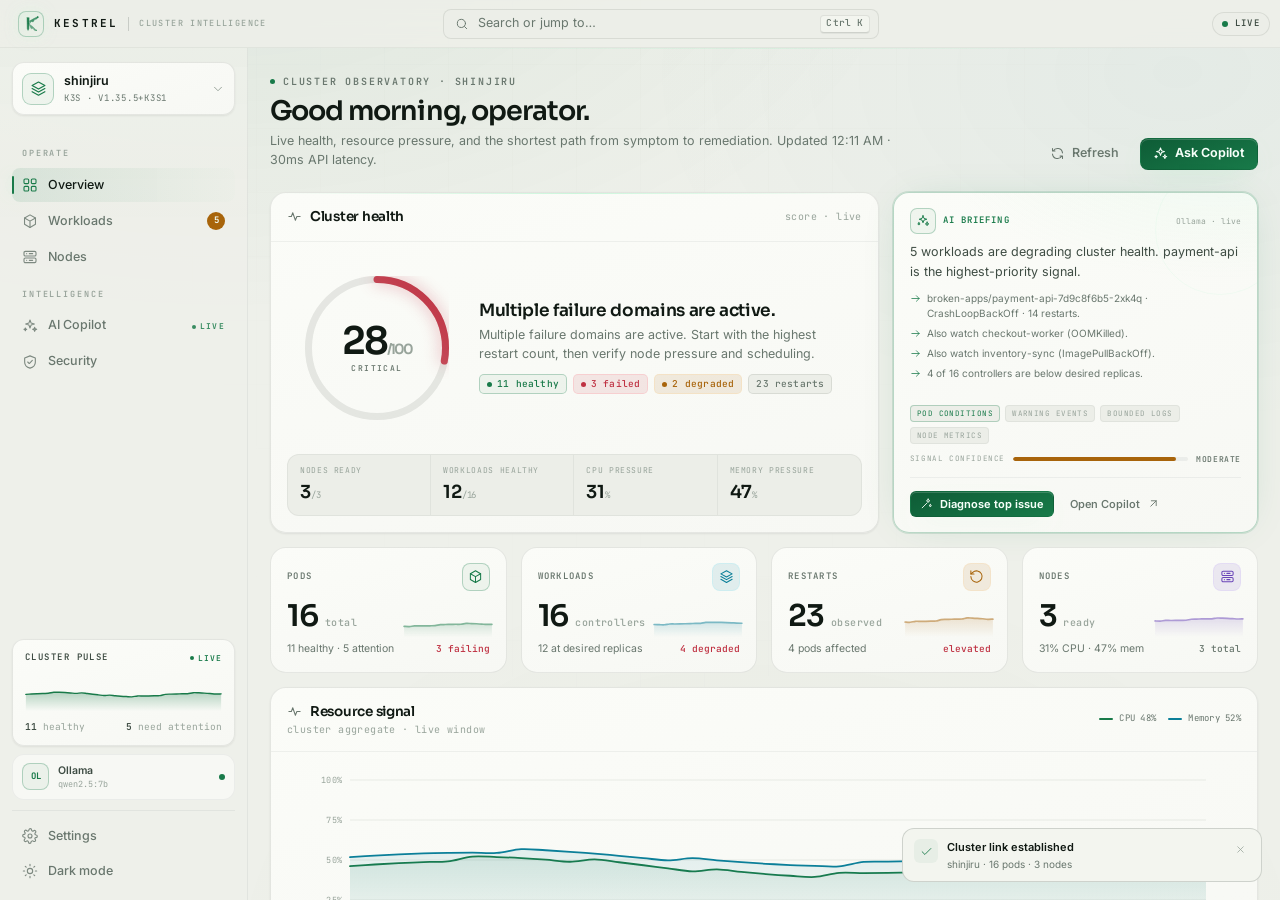
==== commit 3c861252: "feat: add cross-platform bundles, updates, and offline-safe snapshots" ====
--- a/crates/kestrel/ui/index.html
+++ b/crates/kestrel/ui/index.html
@@ -1,5 +1,5 @@
 <!doctype html>
-<html lang="en" data-theme="dark">
+<html lang="en" data-theme="light">
 <head>
   <meta charset="utf-8" />
   <meta name="viewport" content="width=device-width, initial-scale=1" />
@@ -14,12 +14,13 @@
 </head>
 <body>
   <svg class="svg-sprite" aria-hidden="true" xmlns="http://www.w3.org/2000/svg">
-    <symbol id="i-logo" viewBox="0 0 32 32">
-      <path d="M10 7.4v17.2" fill="none" stroke="currentColor" stroke-width="2.2" stroke-linecap="round"/>
-      <path d="M10 16c4.2-3.2 8.9-6.8 14.4-8.9" fill="none" stroke="currentColor" stroke-width="2.2" stroke-linecap="round"/>
-      <path d="M10 16c4.2 3.2 8.9 6.8 14.4 8.9" fill="none" stroke="currentColor" stroke-width="2.2" stroke-linecap="round"/>
-      <circle cx="25.1" cy="6.9" r="1.8" fill="currentColor"/>
-      <circle cx="10" cy="16" r="1.15" fill="currentColor"/>
+    <symbol id="i-logo" viewBox="0 0 64 64">
+      <path fill="currentColor" opacity=".95" d="M17 10 23 10 22 52 19 58 16 52 15 10Z"/>
+      <path fill="currentColor" opacity=".78" d="M24 23C35 17 46 10 56 7L52 15 44 17 38 26 30 24 27 30Z"/>
+      <path fill="currentColor" opacity=".62" d="M23 34C32 39 41 47 50 58L42 57 38 50 31 52 27 44Z"/>
+      <circle cx="55" cy="8" r="2.3" fill="currentColor"/>
+      <circle cx="49.5" cy="57.5" r="1.6" fill="currentColor" opacity=".75"/>
+      <circle cx="21" cy="32" r="1.5" fill="currentColor"/>
     </symbol>
     <symbol id="i-grid" viewBox="0 0 24 24"><rect x="3" y="3" width="7" height="7" rx="1.6"/><rect x="14" y="3" width="7" height="7" rx="1.6"/><rect x="3" y="14" width="7" height="7" rx="1.6"/><rect x="14" y="14" width="7" height="7" rx="1.6"/></symbol>
     <symbol id="i-cube" viewBox="0 0 24 24"><path d="m12 2.8 8.2 4.7v9.4L12 21.6l-8.2-4.7V7.5L12 2.8Z"/><path d="m3.8 7.5 8.2 4.7 8.2-4.7M12 12.2v9.4"/></symbol>
@@ -107,6 +108,10 @@
         <kbd>Ctrl K</kbd>
       </button>
       <div class="titlebar__right">
+        <button class="update-pill" id="update-pill" data-action="update-open" hidden>
+          <svg class="icon"><use href="#i-download"></use></svg>
+          <span id="update-pill-label">Update available</span>
+        </button>
         <div class="link-pill" id="link-pill" title="Cluster connection">
           <span class="status-dot" data-status="connected"></span>
           <span id="link-label">LIVE</span>
@@ -158,7 +163,7 @@
         <div class="pulse-card">
           <div class="pulse-card__head">
             <span class="pulse-card__title">Cluster pulse</span>
-            <span class="pulse-card__live"><i></i> LIVE</span>
+            <span class="pulse-card__live" id="pulse-live"><i></i> LIVE</span>
           </div>
           <div class="pulse-card__chart" id="sidebar-pulse"></div>
           <div class="pulse-card__stats">
@@ -181,7 +186,7 @@
             <svg class="icon"><use href="#i-settings"></use></svg><span>Settings</span>
           </a>
           <button class="nav__item" data-action="theme" title="Toggle theme">
-            <svg class="icon" id="theme-icon"><use href="#i-moon"></use></svg><span id="theme-label">Light mode</span>
+            <svg class="icon" id="theme-icon"><use href="#i-sun"></use></svg><span id="theme-label">Dark mode</span>
           </button>
         </div>
       </aside>
--- a/crates/kestrel/ui/css/layout.css
+++ b/crates/kestrel/ui/css/layout.css
@@ -145,6 +145,33 @@
   letter-spacing: 0.14em;
   color: var(--text-soft);
 }
+.update-pill {
+  display: inline-flex;
+  align-items: center;
+  gap: 6px;
+  height: 24px;
+  padding: 0 9px;
+  border: 1px solid rgba(158, 240, 192, 0.34);
+  border-radius: var(--r-pill);
+  background: var(--mint-soft);
+  font-family: var(--font-mono);
+  font-size: 9px;
+  font-weight: 600;
+  letter-spacing: 0.1em;
+  color: var(--mint);
+  transition: background var(--dur-fast), border-color var(--dur-fast);
+}
+.update-pill[hidden] {
+  display: none;
+}
+.update-pill:hover {
+  background: rgba(158, 240, 192, 0.18);
+  border-color: rgba(158, 240, 192, 0.55);
+}
+.update-pill .icon {
+  width: 12px;
+  height: 12px;
+}
 .status-dot {
   position: relative;
   display: inline-block;
@@ -160,6 +187,9 @@
 }
 .status-dot[data-status="warning"] {
   background: var(--amber);
+}
+.status-dot[data-status="error"] {
+  background: var(--coral);
 }
 .status-dot[data-status="disconnected"],
 .status-dot[data-status="error"] {
--- a/crates/kestrel/ui/css/components.css
+++ b/crates/kestrel/ui/css/components.css
@@ -1642,6 +1642,24 @@
 .code-block:hover .code-block__copy {
   opacity: 1;
 }
+.update-notes {
+  max-height: 34vh;
+  margin: 0;
+  padding: 11px 12px;
+  overflow: auto;
+  border: 1px solid var(--line-faint);
+  border-radius: var(--r-sm);
+  background: var(--bg-void);
+  color: var(--text-soft);
+  font-family: var(--font-mono);
+  font-size: 10px;
+  line-height: 1.65;
+  white-space: pre-wrap;
+  overflow-wrap: anywhere;
+}
+[data-theme="light"] .update-notes {
+  background: #eef1ea;
+}
 
 /* — suggestions — */
 .suggestion {
--- a/crates/kestrel/ui/css/views.css
+++ b/crates/kestrel/ui/css/views.css
@@ -875,6 +875,27 @@
   background: linear-gradient(160deg, var(--mint-softer), var(--bg-inset));
   margin-bottom: 14px;
 }
+.data-warning {
+  display: flex;
+  align-items: flex-start;
+  gap: 9px;
+  margin-bottom: 14px;
+  padding: 11px 13px;
+  border: 1px solid rgba(255, 201, 120, 0.24);
+  border-radius: var(--r-md);
+  background: var(--amber-soft);
+  color: var(--text-soft);
+  font-size: var(--text-sm);
+  line-height: 1.5;
+}
+.data-warning .icon {
+  width: 16px;
+  height: 16px;
+  flex: 0 0 auto;
+  margin-top: 1px;
+  color: var(--amber);
+}
+.data-warning strong { color: var(--amber); font-weight: 600; }
 .connection-banner__mark {
   display: grid;
   place-items: center;
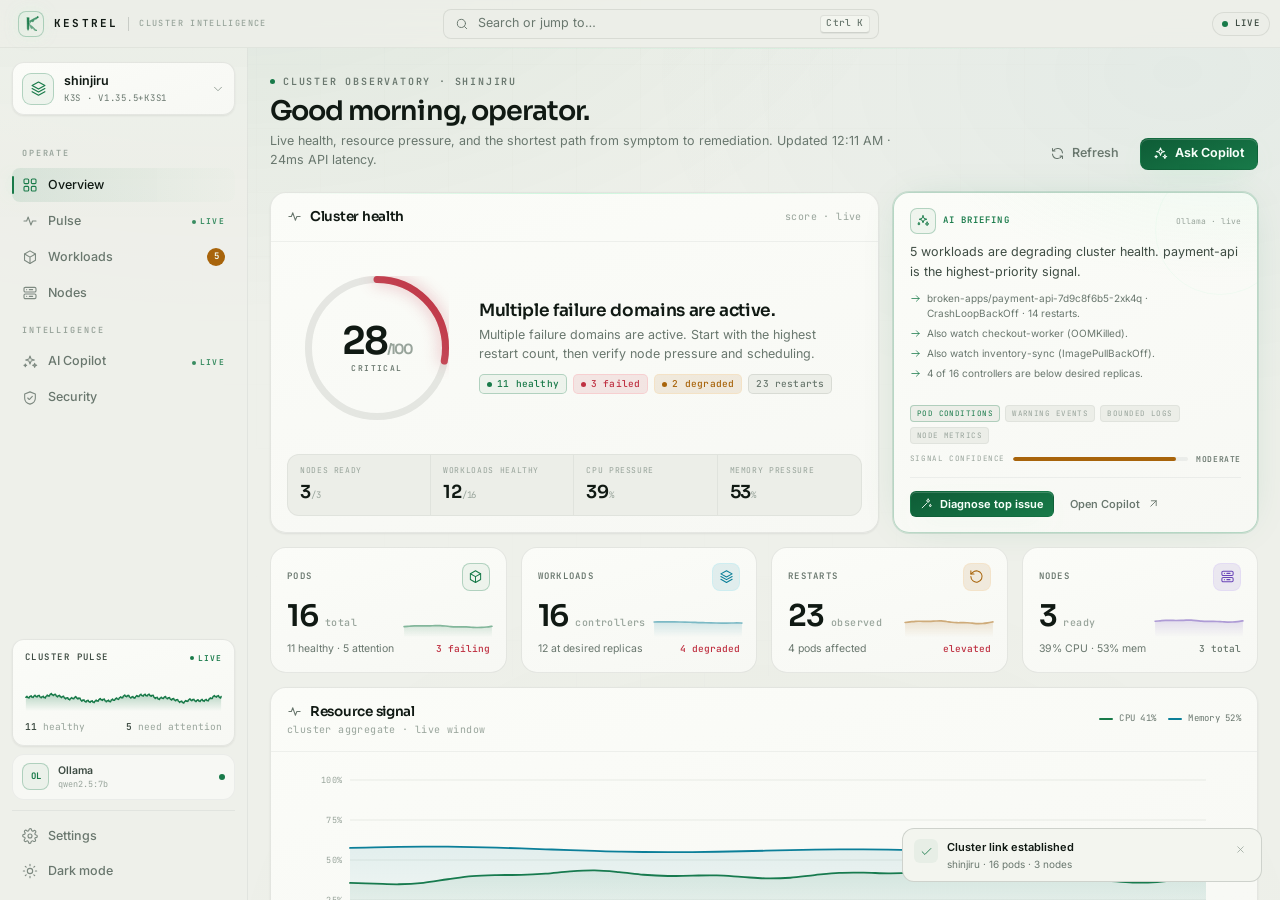
==== commit 6143fdc5: "MINOR patches" ====
--- a/crates/kestrel/ui/index.html
+++ b/crates/kestrel/ui/index.html
@@ -140,6 +140,10 @@
           <a class="nav__item" data-nav="overview" href="#/overview">
             <svg class="icon"><use href="#i-grid"></use></svg><span>Overview</span>
           </a>
+          <a class="nav__item" data-nav="pulse" href="#/pulse">
+            <svg class="icon"><use href="#i-activity"></use></svg><span>Pulse</span>
+            <span class="nav__live">LIVE</span>
+          </a>
           <a class="nav__item" data-nav="workloads" href="#/workloads">
             <svg class="icon"><use href="#i-cube"></use></svg><span>Workloads</span>
             <span class="nav__badge" id="nav-pods-badge" data-tone="warning" hidden>0</span>
--- a/crates/kestrel/ui/css/views.css
+++ b/crates/kestrel/ui/css/views.css
@@ -1715,6 +1715,888 @@
 html[data-density="compact"] .settings-section__body { padding: 12px; }
 html[data-density="compact"] .settings-row { padding: 9px 0; }
 
+/* ── pulse dashboard ── */
+.pulse-hero {
+  display: grid;
+  grid-template-columns: repeat(3, minmax(0, 1fr));
+  gap: 14px;
+}
+.pulse-metric-card,
+.pulse-balance-card {
+  position: relative;
+  min-width: 0;
+  padding: 17px 18px 14px;
+  border: 1px solid var(--line);
+  border-radius: var(--r-lg);
+  background:
+    radial-gradient(260px 150px at 100% 0%, color-mix(in srgb, var(--pulse-accent, var(--mint)) 9%, transparent), transparent 72%),
+    linear-gradient(155deg, var(--bg-panel) 0%, var(--bg-elevated) 100%);
+  box-shadow: var(--shadow-sm);
+  overflow: hidden;
+}
+.pulse-metric-card {
+  --pulse-accent: var(--mint);
+}
+.pulse-metric-card[data-tone="cyan"] {
+  --pulse-accent: var(--cyan);
+}
+.pulse-metric-card::before,
+.pulse-balance-card::before {
+  content: "";
+  position: absolute;
+  inset: 0 0 auto 0;
+  height: 2px;
+  background: linear-gradient(90deg, transparent, var(--pulse-accent, var(--mint)), transparent);
+  opacity: 0.8;
+}
+.pulse-metric-card__head {
+  display: flex;
+  align-items: center;
+  gap: 8px;
+}
+.pulse-metric-card__icon {
+  display: grid;
+  place-items: center;
+  width: 28px;
+  height: 28px;
+  flex: 0 0 auto;
+  border: 1px solid color-mix(in srgb, var(--pulse-accent, var(--mint)) 28%, transparent);
+  border-radius: 9px;
+  background: color-mix(in srgb, var(--pulse-accent, var(--mint)) 10%, transparent);
+  color: var(--pulse-accent, var(--mint));
+}
+.pulse-metric-card__icon .icon {
+  width: 15px;
+  height: 15px;
+}
+.pulse-metric-card__label {
+  font-family: var(--font-mono);
+  font-size: 9px;
+  font-weight: 600;
+  letter-spacing: 0.1em;
+  text-transform: uppercase;
+  color: var(--text-muted);
+}
+.pulse-metric-card__head .badge {
+  margin-left: auto;
+  height: 18px;
+  font-size: 8px;
+}
+.pulse-metric-card__value {
+  margin-top: 12px;
+  font-family: var(--font-display);
+  font-size: 42px;
+  font-weight: 600;
+  line-height: 0.95;
+  letter-spacing: -0.055em;
+  color: var(--text);
+}
+.pulse-metric-card__value small {
+  margin-left: 2px;
+  font-family: var(--font-mono);
+  font-size: 15px;
+  font-weight: 500;
+  letter-spacing: 0;
+  color: var(--pulse-accent, var(--mint));
+}
+.pulse-meter {
+  position: relative;
+  height: 9px;
+  margin-top: 14px;
+  border-radius: 999px;
+  background: var(--bg-inset);
+  box-shadow: inset 0 1px 2px rgba(0, 0, 0, 0.12);
+  overflow: hidden;
+}
+.pulse-meter > span {
+  display: block;
+  height: 100%;
+  border-radius: inherit;
+  background: linear-gradient(90deg, color-mix(in srgb, var(--mint-deep) 78%, transparent), var(--mint));
+  transition: width 0.5s var(--ease);
+}
+.pulse-meter[data-tone="cyan"] > span {
+  background: linear-gradient(90deg, color-mix(in srgb, var(--cyan) 60%, transparent), var(--cyan));
+}
+.pulse-meter__mark {
+  position: absolute;
+  top: 0;
+  bottom: 0;
+  width: 1px;
+  background: color-mix(in srgb, var(--text) 24%, transparent);
+  pointer-events: none;
+}
+.pulse-metric-card__meta {
+  display: flex;
+  align-items: center;
+  justify-content: space-between;
+  gap: 10px;
+  margin-top: 7px;
+  font-family: var(--font-mono);
+  font-size: 8.5px;
+  color: var(--text-muted);
+}
+.pulse-metric-card__meta span:last-child {
+  color: var(--text-faint);
+}
+.pulse-metric-card__spark {
+  height: 34px;
+  margin: 10px -2px 0;
+  opacity: 0.9;
+}
+.pulse-metric-card__spark svg {
+  display: block;
+  width: 100%;
+  height: 34px;
+}
+.pulse-metric-card__foot {
+  display: flex;
+  align-items: center;
+  justify-content: space-between;
+  gap: 10px;
+  margin-top: 10px;
+  padding-top: 8px;
+  border-top: 1px solid var(--line-faint);
+  font-family: var(--font-mono);
+  font-size: 8px;
+  color: var(--text-faint);
+}
+.pulse-balance-card {
+  --pulse-accent: var(--mint);
+  display: flex;
+  flex-direction: column;
+}
+.pulse-balance-card__head {
+  display: flex;
+  align-items: flex-start;
+  justify-content: space-between;
+  gap: 10px;
+}
+.pulse-balance-card__eyebrow {
+  display: flex;
+  align-items: center;
+  gap: 6px;
+  font-family: var(--font-mono);
+  font-size: 8.5px;
+  font-weight: 600;
+  letter-spacing: 0.1em;
+  text-transform: uppercase;
+  color: var(--text-muted);
+}
+.pulse-balance-card__eyebrow .icon {
+  width: 13px;
+  height: 13px;
+  color: var(--mint);
+}
+.pulse-balance-card h3 {
+  margin-top: 7px;
+  font-family: var(--font-display);
+  font-size: 19px;
+  font-weight: 600;
+  letter-spacing: -0.03em;
+  color: var(--text);
+}
+.pulse-balance-card__body {
+  display: flex;
+  align-items: center;
+  gap: 12px;
+  margin-top: 7px;
+}
+.pulse-balance-card__ring {
+  position: relative;
+  width: 104px;
+  height: 104px;
+  flex: 0 0 auto;
+}
+.pulse-balance-card__ring svg {
+  display: block;
+  width: 100%;
+  height: 100%;
+}
+.pulse-balance-card__ring-label {
+  position: absolute;
+  inset: 0;
+  display: grid;
+  place-items: center;
+  font-family: var(--font-mono);
+  font-size: 19px;
+  font-weight: 600;
+  color: var(--text);
+}
+.pulse-balance-card__empty {
+  display: grid;
+  place-items: center;
+  width: 104px;
+  height: 104px;
+  border: 1px dashed var(--line-strong);
+  border-radius: 50%;
+  font-family: var(--font-mono);
+  font-size: 20px;
+  color: var(--text-faint);
+}
+.pulse-balance-card__body p {
+  margin: 0;
+  font-size: 10.5px;
+  line-height: 1.55;
+  color: var(--text-muted);
+}
+.pulse-balance-card__chips {
+  display: flex;
+  flex-wrap: wrap;
+  gap: 5px;
+  margin-top: 8px;
+}
+.pulse-chip {
+  display: inline-flex;
+  align-items: center;
+  height: 18px;
+  padding: 0 6px;
+  border: 1px solid var(--line-faint);
+  border-radius: 5px;
+  background: var(--bg-inset);
+  font-family: var(--font-mono);
+  font-size: 8px;
+  color: var(--text-muted);
+  white-space: nowrap;
+}
+.pulse-chip[data-tone="info"] { color: var(--cyan); background: var(--cyan-soft); border-color: rgba(124, 231, 255, 0.18); }
+.pulse-chip[data-tone="warning"] { color: var(--amber); background: var(--amber-soft); border-color: rgba(255, 201, 120, 0.18); }
+.pulse-chip[data-tone="critical"] { color: var(--coral); background: var(--coral-soft); border-color: rgba(255, 127, 140, 0.18); }
+.pulse-balance-card__foot {
+  display: flex;
+  align-items: center;
+  gap: 6px;
+  margin-top: auto;
+  padding-top: 9px;
+  border-top: 1px solid var(--line-faint);
+  font-family: var(--font-mono);
+  font-size: 8px;
+  color: var(--text-faint);
+}
+.pulse-balance-card__foot .spacer {
+  flex: 1;
+}
+
+.pulse-history-panel__head {
+  align-items: flex-start;
+  gap: 12px;
+}
+.pulse-controls {
+  display: flex;
+  flex-direction: column;
+  align-items: flex-end;
+  gap: 5px;
+}
+.pulse-seg {
+  display: inline-flex;
+  align-items: center;
+  gap: 2px;
+  padding: 2px;
+  border: 1px solid var(--line);
+  border-radius: 7px;
+  background: var(--bg-inset);
+}
+.pulse-seg__btn {
+  height: 23px;
+  padding: 0 7px;
+  border-radius: 5px;
+  font-family: var(--font-mono);
+  font-size: 8.5px;
+  font-weight: 500;
+  color: var(--text-faint);
+  transition: color var(--dur-fast), background var(--dur-fast);
+}
+.pulse-seg__btn:hover {
+  color: var(--text-soft);
+  background: var(--bg-hover);
+}
+.pulse-seg__btn.is-active {
+  color: var(--mint);
+  background: var(--mint-soft);
+}
+.pulse-history-panel__body {
+  padding: 10px 16px 11px;
+}
+.pulse-chart-wrap {
+  position: relative;
+  min-height: 258px;
+}
+.pulse-chart {
+  position: relative;
+  width: 100%;
+  height: 258px;
+}
+.pulse-chart svg {
+  display: block;
+  width: 100%;
+  height: 100%;
+  overflow: visible;
+}
+.pulse-chart__line {
+  fill: none;
+  stroke-width: 2;
+  stroke-linecap: round;
+  stroke-linejoin: round;
+  filter: drop-shadow(0 0 5px color-mix(in srgb, currentColor 20%, transparent));
+}
+.pulse-chart__area {
+  pointer-events: none;
+}
+.pulse-chart__last {
+  filter: drop-shadow(0 0 5px color-mix(in srgb, currentColor 50%, transparent));
+}
+.pulse-chart__threshold {
+  stroke: var(--amber);
+  stroke-width: 1;
+  stroke-dasharray: 3 5;
+  opacity: 0.55;
+}
+.pulse-chart__threshold-label {
+  font-family: var(--font-mono);
+  font-size: 7.5px;
+  fill: var(--amber);
+  opacity: 0.8;
+}
+.pulse-chart__crosshair {
+  position: absolute;
+  top: 22px;
+  bottom: 30px;
+  width: 1px;
+  background: color-mix(in srgb, var(--text) 30%, transparent);
+  pointer-events: none;
+}
+.pulse-chart__tooltip {
+  position: absolute;
+  top: 8px;
+  z-index: 2;
+  min-width: 156px;
+  padding: 8px 10px;
+  border: 1px solid var(--line-strong);
+  border-radius: 8px;
+  background: color-mix(in srgb, var(--bg-panel) 94%, transparent);
+  box-shadow: var(--shadow-md);
+  backdrop-filter: blur(10px);
+  pointer-events: none;
+}
+.pulse-chart__tooltip[hidden] {
+  display: none;
+}
+.pulse-chart__tooltip-time {
+  margin-bottom: 5px;
+  font-family: var(--font-mono);
+  font-size: 8px;
+  color: var(--text-faint);
+}
+.pulse-chart__tooltip-row {
+  display: flex;
+  align-items: center;
+  justify-content: space-between;
+  gap: 16px;
+  font-family: var(--font-mono);
+  font-size: 9px;
+  color: var(--text-muted);
+}
+.pulse-chart__tooltip-row + .pulse-chart__tooltip-row {
+  margin-top: 3px;
+}
+.pulse-chart__tooltip-row span {
+  display: inline-flex;
+  align-items: center;
+  gap: 5px;
+}
+.pulse-chart__tooltip-row i {
+  width: 5px;
+  height: 5px;
+  border-radius: 50%;
+}
+.pulse-chart__tooltip-row b {
+  font-weight: 600;
+  color: var(--text);
+}
+.pulse-chart__empty {
+  position: absolute;
+  inset: 22px 12px 30px 44px;
+  display: flex;
+  align-items: center;
+  justify-content: center;
+  gap: 10px;
+  border: 1px dashed var(--line);
+  border-radius: 10px;
+  background: color-mix(in srgb, var(--bg-panel) 60%, transparent);
+  text-align: left;
+}
+.pulse-chart__empty strong {
+  display: block;
+  font-family: var(--font-display);
+  font-size: 11px;
+  color: var(--text-soft);
+}
+.pulse-chart__empty small {
+  display: block;
+  margin-top: 2px;
+  font-family: var(--font-mono);
+  font-size: 8px;
+  color: var(--text-faint);
+}
+.pulse-chart-stats {
+  display: grid;
+  grid-template-columns: repeat(4, minmax(0, 1fr));
+  gap: 0;
+  margin-top: 6px;
+  border-top: 1px solid var(--line-faint);
+}
+.pulse-chart-stat {
+  padding: 10px 12px 0;
+  border-right: 1px solid var(--line-faint);
+}
+.pulse-chart-stat:first-child {
+  padding-left: 0;
+}
+.pulse-chart-stat:last-child {
+  border-right: 0;
+}
+.pulse-chart-stat span {
+  display: block;
+  font-family: var(--font-mono);
+  font-size: 8px;
+  color: var(--text-faint);
+}
+.pulse-chart-stat strong {
+  display: block;
+  margin-top: 3px;
+  font-family: var(--font-mono);
+  font-size: 14px;
+  font-weight: 600;
+  color: var(--text-soft);
+}
+.pulse-chart-stat small {
+  display: block;
+  margin-top: 1px;
+  font-family: var(--font-mono);
+  font-size: 8px;
+  color: var(--text-faint);
+}
+.pulse-scatter-panel__body {
+  padding: 2px 10px 4px;
+}
+.pulse-scatter {
+  width: 100%;
+}
+.pulse-scatter svg {
+  display: block;
+  width: 100%;
+  height: auto;
+  overflow: visible;
+}
+.pulse-scatter__node {
+  cursor: pointer;
+  outline: none;
+}
+.pulse-scatter__node circle {
+  transition: fill-opacity var(--dur-fast), stroke-width var(--dur-fast);
+}
+.pulse-scatter__node:hover circle:first-of-type,
+.pulse-scatter__node:focus-visible circle:first-of-type {
+  fill-opacity: 0.32;
+  stroke-width: 2.2;
+}
+.pulse-scatter__node text {
+  font-family: var(--font-mono);
+  font-size: 7.5px;
+  fill: var(--text-muted);
+  pointer-events: none;
+}
+.pulse-scatter__zone {
+  font-family: var(--font-mono);
+  font-size: 7px;
+  letter-spacing: 0.08em;
+  text-transform: uppercase;
+  fill: var(--text-faint);
+}
+.pulse-scatter__axis-label {
+  font-family: var(--font-mono);
+  font-size: 7.5px;
+  fill: var(--text-faint);
+}
+.pulse-legend {
+  display: flex;
+  flex-wrap: wrap;
+  gap: 10px;
+  padding: 5px 4px 4px;
+  font-family: var(--font-mono);
+  font-size: 8px;
+  color: var(--text-faint);
+}
+.pulse-legend span {
+  display: inline-flex;
+  align-items: center;
+  gap: 4px;
+}
+.pulse-legend i {
+  width: 5px;
+  height: 5px;
+  border-radius: 50%;
+}
+.pulse-empty {
+  display: flex;
+  flex-direction: column;
+  align-items: center;
+  justify-content: center;
+  gap: 5px;
+  min-height: 190px;
+  padding: 20px;
+  text-align: center;
+  color: var(--text-faint);
+}
+.pulse-empty .icon {
+  width: 20px;
+  height: 20px;
+  color: var(--amber);
+}
+.pulse-empty strong {
+  font-family: var(--font-display);
+  font-size: 11px;
+  font-weight: 600;
+  color: var(--text-soft);
+}
+.pulse-empty span {
+  max-width: 250px;
+  font-size: 9.5px;
+  line-height: 1.55;
+}
+.pulse-fleet-panel {
+  display: flex;
+  flex-direction: column;
+}
+.pulse-fleet-panel .panel__foot {
+  margin-top: auto;
+}
+.pulse-fleet {
+  padding: 0 14px;
+}
+.pulse-fleet__head,
+.pulse-node-row {
+  display: grid;
+  grid-template-columns: minmax(170px, 1.3fr) minmax(135px, 1fr) minmax(135px, 1fr) 62px 92px 82px 28px;
+  align-items: center;
+  gap: 10px;
+}
+.pulse-fleet__head {
+  min-height: 30px;
+  border-bottom: 1px solid var(--line-faint);
+  font-family: var(--font-mono);
+  font-size: 7.5px;
+  letter-spacing: 0.1em;
+  text-transform: uppercase;
+  color: var(--text-faint);
+}
+.pulse-node-row {
+  min-height: 58px;
+  border-bottom: 1px solid var(--line-faint);
+  transition: background var(--dur-fast);
+}
+.pulse-node-row:last-child {
+  border-bottom: 0;
+}
+.pulse-node-row:hover {
+  background: var(--bg-hover);
+}
+.pulse-node-row__identity {
+  display: flex;
+  align-items: center;
+  gap: 8px;
+  min-width: 0;
+}
+.pulse-node-row__text {
+  min-width: 0;
+}
+.pulse-node-row__text strong {
+  display: block;
+  overflow: hidden;
+  text-overflow: ellipsis;
+  white-space: nowrap;
+  font-family: var(--font-display);
+  font-size: 11px;
+  font-weight: 600;
+  color: var(--text-soft);
+}
+.pulse-node-row__text span {
+  display: block;
+  overflow: hidden;
+  text-overflow: ellipsis;
+  white-space: nowrap;
+  margin-top: 2px;
+  font-family: var(--font-mono);
+  font-size: 8px;
+  color: var(--text-faint);
+}
+.pulse-cell {
+  min-width: 0;
+}
+.pulse-cell__line {
+  display: flex;
+  align-items: baseline;
+  justify-content: space-between;
+  gap: 6px;
+  font-family: var(--font-mono);
+  font-size: 8.5px;
+  color: var(--text-faint);
+}
+.pulse-cell__line strong {
+  font-size: 10px;
+  font-weight: 600;
+  color: var(--text-soft);
+}
+.pulse-cell__line span {
+  overflow: hidden;
+  text-overflow: ellipsis;
+  white-space: nowrap;
+}
+.pulse-bar {
+  height: 4px;
+  margin-top: 5px;
+  border-radius: 999px;
+  background: var(--line-faint);
+  overflow: hidden;
+}
+.pulse-bar i {
+  display: block;
+  height: 100%;
+  border-radius: inherit;
+  background: linear-gradient(90deg, var(--mint-deep), var(--mint));
+  transition: width 0.45s var(--ease);
+}
+.pulse-bar i[data-tone="info"] { background: linear-gradient(90deg, #2b8ba1, var(--cyan)); }
+.pulse-bar i[data-tone="warning"] { background: linear-gradient(90deg, #b57c2c, var(--amber)); }
+.pulse-bar i[data-tone="critical"] { background: linear-gradient(90deg, #b2414d, var(--coral)); }
+.pulse-node-row__trend {
+  display: flex;
+  align-items: center;
+  justify-content: center;
+  width: 92px;
+  height: 26px;
+  opacity: 0.8;
+}
+.pulse-node-row__trend svg {
+  display: block;
+  width: 92px;
+  height: 26px;
+}
+.pulse-node-row__state {
+  justify-self: start;
+  height: 18px;
+  padding: 0 6px;
+  font-size: 8px;
+}
+.pulse-node-row__action {
+  justify-self: end;
+  width: 24px;
+  height: 24px;
+  color: var(--text-faint);
+}
+.pulse-node-row__action:hover {
+  color: var(--mint);
+}
+.pulse-fleet-chips {
+  display: flex;
+  flex-wrap: wrap;
+  gap: 4px;
+  justify-content: flex-end;
+}
+.pulse-fleet-insight {
+  display: grid;
+  grid-template-columns: repeat(4, minmax(0, 1fr));
+  margin: 12px 14px 0;
+  border: 1px solid var(--line-faint);
+  border-radius: 7px;
+  background: var(--bg-inset);
+  overflow: hidden;
+}
+.pulse-fleet-insight > div {
+  min-width: 0;
+  padding: 7px 10px;
+  border-right: 1px solid var(--line-faint);
+}
+.pulse-fleet-insight > div:last-child {
+  border-right: 0;
+}
+.pulse-fleet-insight span {
+  display: block;
+  font-family: var(--font-mono);
+  font-size: 7.5px;
+  color: var(--text-faint);
+}
+.pulse-fleet-insight strong {
+  display: block;
+  margin-top: 2px;
+  overflow: hidden;
+  text-overflow: ellipsis;
+  white-space: nowrap;
+  font-family: var(--font-mono);
+  font-size: 10px;
+  font-weight: 600;
+  color: var(--text-soft);
+}
+.pulse-workload-list {
+  padding: 2px 0;
+}
+.pulse-workload-row {
+  display: grid;
+  grid-template-columns: 8px minmax(0, 1fr) auto;
+  align-items: center;
+  gap: 7px;
+  padding: 9px 14px;
+  border-bottom: 1px solid var(--line-faint);
+  cursor: pointer;
+  transition: background var(--dur-fast);
+}
+.pulse-workload-row:last-child {
+  border-bottom: 0;
+}
+.pulse-workload-row:hover {
+  background: var(--bg-hover);
+}
+.pulse-workload-row__text {
+  min-width: 0;
+}
+.pulse-workload-row__text strong {
+  display: block;
+  overflow: hidden;
+  text-overflow: ellipsis;
+  white-space: nowrap;
+  font-family: var(--font-display);
+  font-size: 10.5px;
+  font-weight: 600;
+  color: var(--text-soft);
+}
+.pulse-workload-row__text span {
+  display: block;
+  overflow: hidden;
+  text-overflow: ellipsis;
+  white-space: nowrap;
+  margin-top: 2px;
+  font-family: var(--font-mono);
+  font-size: 7.5px;
+  color: var(--text-faint);
+}
+.pulse-workload-row__values {
+  display: flex;
+  flex-direction: column;
+  align-items: flex-end;
+  gap: 2px;
+  font-family: var(--font-mono);
+  font-size: 8px;
+  color: var(--text-muted);
+}
+.pulse-workload-row__bar {
+  grid-column: 2 / -1;
+  height: 3px;
+  border-radius: 999px;
+  background: var(--line-faint);
+  overflow: hidden;
+}
+.pulse-workload-row__bar i {
+  display: block;
+  height: 100%;
+  border-radius: inherit;
+  background: linear-gradient(90deg, var(--mint-deep), var(--mint));
+}
+.pulse-workload-panel .pulse-empty {
+  min-height: 220px;
+}
+.pulse-history-panel .panel__foot,
+.pulse-scatter-panel .panel__foot,
+.pulse-fleet-panel .panel__foot,
+.pulse-workload-panel .panel__foot {
+  padding-top: 9px;
+  padding-bottom: 9px;
+}
+.pulse-history-panel .panel__foot .mono,
+.pulse-fleet-panel .panel__foot .mono {
+  max-width: 72%;
+  overflow: hidden;
+  text-overflow: ellipsis;
+  white-space: nowrap;
+}
+
+@media (max-width: 1280px) {
+  .pulse-hero {
+    grid-template-columns: repeat(2, minmax(0, 1fr));
+  }
+  .pulse-balance-card {
+    grid-column: span 2;
+  }
+  .pulse-balance-card__body p {
+    max-width: 540px;
+  }
+  .pulse-fleet__head,
+  .pulse-node-row {
+    grid-template-columns: minmax(150px, 1.3fr) minmax(120px, 1fr) minmax(120px, 1fr) 58px 78px 76px 28px;
+    gap: 8px;
+  }
+}
+@media (max-width: 900px) {
+  .pulse-hero {
+    grid-template-columns: 1fr;
+  }
+  .pulse-balance-card {
+    grid-column: span 1;
+  }
+  .pulse-history-panel__head {
+    flex-direction: column;
+  }
+  .pulse-controls {
+    align-items: flex-start;
+    width: 100%;
+  }
+  .pulse-fleet__head,
+  .pulse-node-row {
+    grid-template-columns: minmax(145px, 1.3fr) minmax(105px, 1fr) minmax(105px, 1fr) 55px 78px 28px;
+  }
+  .pulse-fleet__head span:nth-child(5),
+  .pulse-node-row__trend {
+    display: none;
+  }
+  .pulse-fleet__head span:nth-child(6) {
+    grid-column: 5;
+  }
+  .pulse-node-row__state {
+    grid-column: 5;
+  }
+}
+@media (max-width: 700px) {
+  .pulse-chart-stats {
+    grid-template-columns: repeat(2, minmax(0, 1fr));
+  }
+  .pulse-chart-stat:nth-child(2) {
+    border-right: 0;
+  }
+  .pulse-chart-stat:nth-child(3),
+  .pulse-chart-stat:nth-child(4) {
+    margin-top: 8px;
+    padding-top: 8px;
+    border-top: 1px solid var(--line-faint);
+  }
+  .pulse-chart-stat:nth-child(3) {
+    padding-left: 0;
+  }
+  .pulse-fleet__head,
+  .pulse-node-row {
+    grid-template-columns: minmax(130px, 1.3fr) minmax(90px, 1fr) minmax(90px, 1fr) 48px 28px;
+  }
+  .pulse-fleet__head span:nth-child(4),
+  .pulse-cell--pods {
+    display: none;
+  }
+  .pulse-fleet__head span:nth-child(6) {
+    display: block;
+    grid-column: 4;
+  }
+  .pulse-node-row__state {
+    grid-column: 4;
+  }
+}
+
 /* � reduced motion � */
 html[data-motion="reduced"] *,
 html[data-motion="reduced"] *::before,
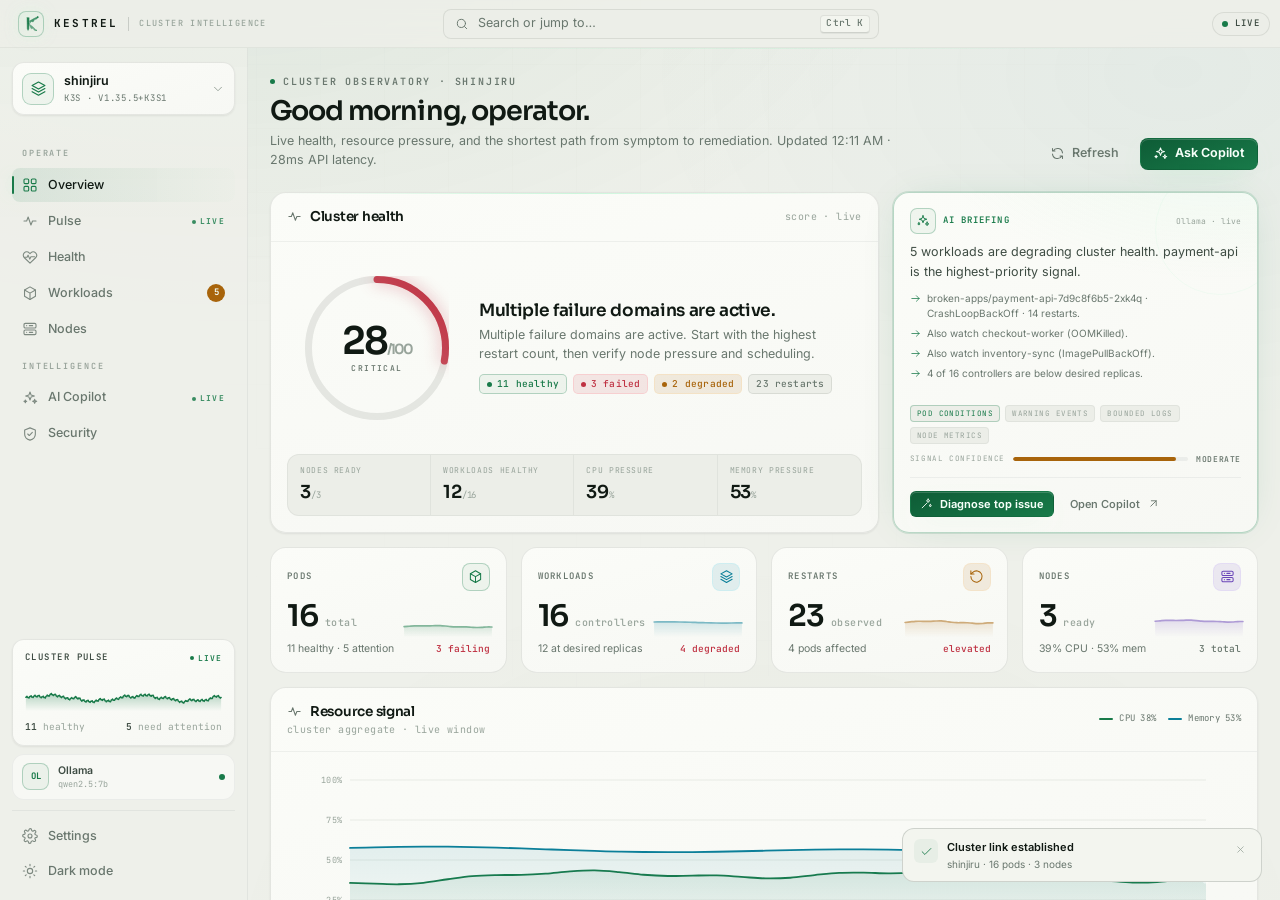
==== commit 999dc58d: "feat: add cluster health dashboard and per-build CI releases Give operators a scored view of fleet h" ====
--- a/crates/kestrel/ui/index.html
+++ b/crates/kestrel/ui/index.html
@@ -85,6 +85,7 @@
     <symbol id="i-shield-check" viewBox="0 0 24 24"><path d="M12 2.8 20 6v6.2c0 4.5-3.2 7.6-8 9-4.8-1.4-8-4.5-8-9V6l8-3.2Z"/><path d="m8.6 12 2.3 2.3 4.6-4.7"/></symbol>
     <symbol id="i-file" viewBox="0 0 24 24"><path d="M6 2h8l4 4v16H6V2Z"/><path d="M14 2v5h5M9 13h6M9 17h6"/></symbol>
     <symbol id="i-pulse" viewBox="0 0 24 24"><path d="M3 12h4l2.2-6 4.2 12 2.4-6H21"/></symbol>
+    <symbol id="i-heart" viewBox="0 0 24 24"><path d="M20.4 5.9a5.1 5.1 0 0 0-7.2 0L12 7.1l-1.2-1.2a5.1 5.1 0 1 0-7.2 7.2L12 21.2l8.4-8.1a5.1 5.1 0 0 0 0-7.2Z"/><path d="M3.6 12.4h4l1.5-3.2 2.6 6 1.7-3.6h5.4"/></symbol>
   </svg>
 
   <div id="boot" class="boot">
@@ -144,6 +145,9 @@
             <svg class="icon"><use href="#i-activity"></use></svg><span>Pulse</span>
             <span class="nav__live">LIVE</span>
           </a>
+          <a class="nav__item" data-nav="health" href="#/health">
+            <svg class="icon"><use href="#i-heart"></use></svg><span>Health</span>
+          </a>
           <a class="nav__item" data-nav="workloads" href="#/workloads">
             <svg class="icon"><use href="#i-cube"></use></svg><span>Workloads</span>
             <span class="nav__badge" id="nav-pods-badge" data-tone="warning" hidden>0</span>
--- a/crates/kestrel/ui/css/views.css
+++ b/crates/kestrel/ui/css/views.css
@@ -2619,3 +2619,882 @@
   .vuln-detail__summary { grid-template-columns: repeat(2, minmax(0, 1fr)); }
   .about-grid { grid-template-columns: 1fr; }
 }
+
+/* ==========================================================================
+   Cluster health - weighted score, utilization bands, node ledger
+   ========================================================================== */
+
+.health-range {
+  display: inline-flex;
+  padding: 2px;
+  border: 1px solid var(--line);
+  border-radius: var(--r-pill);
+  background: var(--bg-inset);
+}
+.health-range__btn {
+  min-width: 38px;
+  padding: 5px 10px;
+  border: 0;
+  border-radius: var(--r-pill);
+  background: transparent;
+  color: var(--text-muted);
+  font-family: var(--font-mono);
+  font-size: var(--text-2xs);
+  letter-spacing: 0.04em;
+  cursor: pointer;
+  transition: background var(--dur-fast), color var(--dur-fast);
+}
+.health-range__btn:hover {
+  color: var(--text);
+  background: var(--bg-hover);
+}
+.health-range__btn.is-active {
+  background: var(--mint-soft);
+  color: var(--mint);
+  box-shadow: inset 0 0 0 1px var(--line-accent);
+}
+
+.health-score-panel {
+  --health-accent: var(--mint);
+  position: relative;
+  overflow: hidden;
+}
+.health-score-panel[data-tone="warning"] { --health-accent: var(--amber); }
+.health-score-panel[data-tone="critical"] { --health-accent: var(--coral); }
+.health-score-panel::before {
+  content: "";
+  position: absolute;
+  inset: 0;
+  pointer-events: none;
+  background: radial-gradient(420px 240px at 0% 0%, color-mix(in srgb, var(--health-accent) 10%, transparent), transparent 70%);
+}
+.health-score-panel__body {
+  display: grid;
+  grid-template-columns: 132px minmax(0, 1fr);
+  gap: 18px;
+  align-items: start;
+}
+.health-score {
+  display: flex;
+  flex-direction: column;
+  align-items: center;
+  gap: 8px;
+  padding-top: 4px;
+}
+.health-score__ring {
+  position: relative;
+  width: 132px;
+  height: 132px;
+}
+.health-score__ring svg {
+  width: 132px;
+  height: 132px;
+}
+.health-score__value {
+  position: absolute;
+  inset: 0;
+  display: flex;
+  flex-direction: column;
+  align-items: center;
+  justify-content: center;
+  gap: 1px;
+}
+.health-score__value strong {
+  font-family: var(--font-display);
+  font-size: 34px;
+  font-weight: 600;
+  letter-spacing: var(--tracking-display);
+  color: var(--text);
+  line-height: 1;
+}
+.health-score__value span {
+  font-family: var(--font-mono);
+  font-size: 9px;
+  color: var(--text-faint);
+}
+.health-score__caption {
+  text-align: center;
+}
+.health-score__caption strong {
+  display: block;
+  font-family: var(--font-display);
+  font-size: 11px;
+  font-weight: 600;
+  letter-spacing: 0.06em;
+  text-transform: uppercase;
+  color: var(--health-accent);
+}
+.health-score__caption span {
+  display: block;
+  margin-top: 3px;
+  font-family: var(--font-mono);
+  font-size: 8px;
+  line-height: 1.5;
+  color: var(--text-faint);
+}
+
+.health-factors {
+  display: flex;
+  flex-direction: column;
+  gap: 9px;
+}
+.health-factor__head {
+  display: flex;
+  align-items: baseline;
+  justify-content: space-between;
+  gap: 8px;
+}
+.health-factor__head span {
+  overflow: hidden;
+  text-overflow: ellipsis;
+  white-space: nowrap;
+  font-family: var(--font-sans);
+  font-size: 10.5px;
+  color: var(--text-soft);
+}
+.health-factor__head strong {
+  font-family: var(--font-mono);
+  font-size: 10.5px;
+  font-weight: 600;
+  color: var(--text);
+}
+.health-factor__bar {
+  height: 3px;
+  margin-top: 4px;
+  border-radius: 999px;
+  background: var(--line-faint);
+  overflow: hidden;
+}
+.health-factor__bar i {
+  display: block;
+  height: 100%;
+  border-radius: inherit;
+  background: linear-gradient(90deg, color-mix(in srgb, var(--mint-deep) 70%, transparent), var(--mint));
+}
+.health-factor[data-tone="warning"] .health-factor__bar i {
+  background: linear-gradient(90deg, color-mix(in srgb, var(--amber) 50%, transparent), var(--amber));
+}
+.health-factor[data-tone="critical"] .health-factor__bar i {
+  background: linear-gradient(90deg, color-mix(in srgb, var(--coral) 50%, transparent), var(--coral));
+}
+.health-factor__detail {
+  display: flex;
+  justify-content: space-between;
+  gap: 8px;
+  margin-top: 3px;
+  font-family: var(--font-mono);
+  font-size: 7.5px;
+  color: var(--text-faint);
+}
+.health-factor__detail span:first-child {
+  overflow: hidden;
+  text-overflow: ellipsis;
+  white-space: nowrap;
+}
+.health-foot-note {
+  display: inline-flex;
+  align-items: center;
+  gap: 6px;
+  font-family: var(--font-mono);
+  font-size: 8px;
+  color: var(--text-muted);
+}
+
+.health-chart-panel__body {
+  padding-top: 10px;
+}
+.health-chart {
+  position: relative;
+  min-height: 258px;
+}
+.health-chart .pulse-chart {
+  min-height: 258px;
+}
+.health-chart__empty {
+  position: absolute;
+  inset: 0;
+  display: flex;
+  align-items: center;
+  justify-content: center;
+  gap: 9px;
+  border-radius: var(--r-sm);
+  background: color-mix(in srgb, var(--bg-panel) 78%, transparent);
+}
+.health-chart__empty strong {
+  display: block;
+  font-family: var(--font-display);
+  font-size: 11px;
+  color: var(--text-soft);
+}
+.health-chart__empty small {
+  display: block;
+  margin-top: 2px;
+  font-family: var(--font-mono);
+  font-size: 8px;
+  color: var(--text-faint);
+}
+.health-chart-stats {
+  display: grid;
+  grid-template-columns: repeat(4, minmax(0, 1fr));
+  margin-top: 10px;
+  border: 1px solid var(--line-faint);
+  border-radius: 7px;
+  background: var(--bg-inset);
+  overflow: hidden;
+}
+.health-chart-stat {
+  min-width: 0;
+  padding: 8px 11px;
+  border-right: 1px solid var(--line-faint);
+}
+.health-chart-stat:last-child {
+  border-right: 0;
+}
+.health-chart-stat span {
+  display: block;
+  font-family: var(--font-mono);
+  font-size: 7.5px;
+  letter-spacing: 0.03em;
+  color: var(--text-faint);
+}
+.health-chart-stat strong {
+  display: block;
+  margin-top: 2px;
+  font-family: var(--font-display);
+  font-size: 14px;
+  font-weight: 600;
+  color: var(--text);
+}
+.health-chart-stat small {
+  display: block;
+  margin-top: 1px;
+  font-family: var(--font-mono);
+  font-size: 7.5px;
+  color: var(--text-faint);
+}
+
+.health-toggle {
+  display: inline-flex;
+  padding: 2px;
+  border: 1px solid var(--line);
+  border-radius: var(--r-pill);
+  background: var(--bg-inset);
+}
+.health-toggle__btn {
+  padding: 4px 9px;
+  border: 0;
+  border-radius: var(--r-pill);
+  background: transparent;
+  color: var(--text-muted);
+  font-family: var(--font-mono);
+  font-size: 9px;
+  cursor: pointer;
+  transition: background var(--dur-fast), color var(--dur-fast);
+}
+.health-toggle__btn:hover {
+  color: var(--text);
+  background: var(--bg-hover);
+}
+.health-toggle__btn.is-active {
+  background: var(--cyan-soft);
+  color: var(--cyan);
+  box-shadow: inset 0 0 0 1px color-mix(in srgb, var(--cyan) 26%, transparent);
+}
+.health-heat-panel__body {
+  padding-top: 10px;
+}
+.health-heat__empty {
+  display: flex;
+  align-items: center;
+  justify-content: center;
+  gap: 10px;
+  min-height: 210px;
+  border: 1px dashed var(--line);
+  border-radius: var(--r-sm);
+  color: var(--text-faint);
+}
+.health-heat__empty strong {
+  display: block;
+  font-family: var(--font-display);
+  font-size: 11px;
+  color: var(--text-soft);
+}
+.health-heat__empty span {
+  display: block;
+  margin-top: 2px;
+  font-family: var(--font-mono);
+  font-size: 8px;
+}
+
+.health-heatmap {
+  display: flex;
+  flex-direction: column;
+  gap: 3px;
+}
+.health-heatmap__axis,
+.health-heatmap__row {
+  display: grid;
+  grid-template-columns: minmax(96px, 1.05fr) repeat(var(--heat-cols), minmax(0, 1fr));
+  gap: 3px;
+  align-items: center;
+}
+.health-heatmap__axis {
+  margin-bottom: 2px;
+}
+.health-heatmap__axis-label,
+.health-heatmap__ticks {
+  font-family: var(--font-mono);
+  font-size: 7.5px;
+  color: var(--text-faint);
+}
+.health-heatmap__ticks {
+  grid-column: 2 / -1;
+  display: flex;
+  justify-content: space-between;
+  gap: 4px;
+}
+.health-heatmap__ticks span {
+  white-space: nowrap;
+}
+.health-heatmap__label {
+  display: flex;
+  align-items: center;
+  gap: 5px;
+  min-width: 0;
+  padding-right: 4px;
+}
+.health-heatmap__label strong {
+  overflow: hidden;
+  text-overflow: ellipsis;
+  white-space: nowrap;
+  font-family: var(--font-mono);
+  font-size: 8.5px;
+  font-weight: 500;
+  color: var(--text-soft);
+}
+.health-heatmap__label em {
+  margin-left: auto;
+  font-family: var(--font-mono);
+  font-size: 7.5px;
+  font-style: normal;
+  color: var(--text-faint);
+}
+.health-heatmap__dot,
+.health-dot {
+  flex: none;
+  width: 6px;
+  height: 6px;
+  border-radius: 50%;
+  background: var(--text-faint);
+}
+.health-heatmap__dot[data-band="over"],
+.health-dot[data-band="over"] { background: var(--coral); box-shadow: 0 0 8px color-mix(in srgb, var(--coral) 55%, transparent); }
+.health-heatmap__dot[data-band="balanced"],
+.health-dot[data-band="balanced"] { background: var(--mint); box-shadow: 0 0 8px color-mix(in srgb, var(--mint) 45%, transparent); }
+.health-heatmap__dot[data-band="under"],
+.health-dot[data-band="under"] { background: var(--cyan); box-shadow: 0 0 8px color-mix(in srgb, var(--cyan) 45%, transparent); }
+.health-heatmap__dot[data-band="unknown"],
+.health-dot[data-band="unknown"] { background: var(--text-faint); }
+.health-heatmap__cell {
+  display: block;
+  min-width: 0;
+  height: 18px;
+  border-radius: 3px;
+  border: 1px solid var(--line-faint);
+  background: transparent;
+  transition: transform var(--dur-fast), border-color var(--dur-fast);
+}
+.health-heatmap__cell[data-empty="true"] {
+  background: var(--bg-inset);
+  border-style: dashed;
+  border-color: var(--line-faint);
+}
+.health-heatmap__cell:hover {
+  transform: scale(1.12);
+  border-color: var(--line-strong);
+  position: relative;
+  z-index: 2;
+}
+
+.health-legend {
+  display: flex;
+  flex-wrap: wrap;
+  align-items: center;
+  gap: 12px;
+  margin-top: 12px;
+  padding-top: 10px;
+  border-top: 1px solid var(--line-faint);
+  font-family: var(--font-mono);
+  font-size: 8px;
+  color: var(--text-faint);
+}
+.health-legend span {
+  display: inline-flex;
+  align-items: center;
+  gap: 5px;
+}
+.health-legend i {
+  width: 14px;
+  height: 9px;
+  border-radius: 2px;
+  border: 1px solid var(--line-faint);
+}
+.health-legend i.is-empty {
+  background: var(--bg-inset);
+  border-style: dashed;
+}
+
+.health-ledger {
+  padding: 2px 0;
+}
+.health-ledger__group {
+  padding: 4px 0;
+}
+.health-ledger__group + .health-ledger__group {
+  border-top: 1px solid var(--line-faint);
+}
+.health-ledger__head {
+  display: flex;
+  align-items: baseline;
+  justify-content: space-between;
+  padding: 7px 14px 5px;
+  font-family: var(--font-mono);
+  font-size: 8px;
+  letter-spacing: 0.09em;
+  text-transform: uppercase;
+  color: var(--text-faint);
+}
+.health-ledger__head b {
+  font-size: 10px;
+  font-weight: 600;
+  color: var(--text-soft);
+}
+.health-ledger__row {
+  display: grid;
+  grid-template-columns: 8px minmax(0, 1fr) auto 24px;
+  align-items: center;
+  gap: 8px;
+  padding: 7px 14px;
+  transition: background var(--dur-fast);
+}
+.health-ledger__row:hover {
+  background: var(--bg-hover);
+}
+.health-ledger__text {
+  min-width: 0;
+}
+.health-ledger__text strong {
+  display: block;
+  overflow: hidden;
+  text-overflow: ellipsis;
+  white-space: nowrap;
+  font-family: var(--font-display);
+  font-size: 10.5px;
+  font-weight: 600;
+  color: var(--text-soft);
+}
+.health-ledger__text span {
+  display: block;
+  margin-top: 2px;
+  font-family: var(--font-mono);
+  font-size: 7.5px;
+  color: var(--text-faint);
+}
+.health-ledger__meta {
+  font-family: var(--font-mono);
+  font-size: 8px;
+  color: var(--text-muted);
+  white-space: nowrap;
+}
+.health-ledger__row .btn {
+  justify-self: end;
+}
+.health-ledger__empty {
+  padding: 6px 14px 10px;
+  font-family: var(--font-mono);
+  font-size: 8px;
+  line-height: 1.6;
+  color: var(--text-faint);
+}
+.health-ledger__foot {
+  display: flex;
+  justify-content: space-between;
+  gap: 8px;
+  margin: 8px 14px 0;
+  padding-top: 8px;
+  border-top: 1px solid var(--line-faint);
+  font-family: var(--font-mono);
+  font-size: 7.5px;
+  color: var(--text-faint);
+}
+.health-ledger-panel .panel__foot {
+  padding-top: 8px;
+  padding-bottom: 8px;
+}
+
+.health-chips {
+  display: flex;
+  flex-wrap: wrap;
+  gap: 4px;
+  justify-content: flex-end;
+}
+.health-fleet__head,
+.health-node-row {
+  display: grid;
+  grid-template-columns: minmax(148px, 1.4fr) 96px minmax(84px, 1fr) minmax(84px, 1fr) 66px 74px 26px;
+  align-items: center;
+  gap: 10px;
+  padding: 7px 14px;
+}
+.health-fleet__head {
+  border-bottom: 1px solid var(--line-faint);
+  font-family: var(--font-mono);
+  font-size: 7.5px;
+  letter-spacing: 0.08em;
+  text-transform: uppercase;
+  color: var(--text-faint);
+}
+.health-node-row {
+  border-bottom: 1px solid var(--line-faint);
+  transition: background var(--dur-fast);
+}
+.health-node-row:last-child {
+  border-bottom: 0;
+}
+.health-node-row:hover {
+  background: var(--bg-hover);
+}
+.health-node-row__identity {
+  display: flex;
+  align-items: center;
+  gap: 7px;
+  min-width: 0;
+}
+.health-node-row__text {
+  min-width: 0;
+}
+.health-node-row__text strong {
+  display: block;
+  overflow: hidden;
+  text-overflow: ellipsis;
+  white-space: nowrap;
+  font-family: var(--font-display);
+  font-size: 10.5px;
+  font-weight: 600;
+  color: var(--text-soft);
+}
+.health-node-row__text span {
+  display: block;
+  margin-top: 2px;
+  overflow: hidden;
+  text-overflow: ellipsis;
+  white-space: nowrap;
+  font-family: var(--font-mono);
+  font-size: 7.5px;
+  color: var(--text-faint);
+}
+.health-node-row__band {
+  justify-self: start;
+  height: 17px;
+  padding: 0 6px;
+  font-size: 8px;
+}
+.health-node-row__metric {
+  min-width: 0;
+}
+.health-node-row__metric strong {
+  font-family: var(--font-mono);
+  font-size: 10px;
+  font-weight: 600;
+  color: var(--text-soft);
+}
+.health-node-row__metric > span {
+  display: block;
+  margin-top: 2px;
+  font-family: var(--font-mono);
+  font-size: 7px;
+  color: var(--text-faint);
+}
+.health-bar {
+  height: 3px;
+  margin-top: 4px;
+  border-radius: 999px;
+  background: var(--line-faint);
+  overflow: hidden;
+}
+.health-bar i {
+  display: block;
+  height: 100%;
+  border-radius: inherit;
+  background: linear-gradient(90deg, var(--mint-deep), var(--mint));
+}
+.health-bar i[data-tone="cyan"] { background: linear-gradient(90deg, color-mix(in srgb, var(--cyan) 55%, transparent), var(--cyan)); }
+.health-bar i[data-tone="warning"] { background: linear-gradient(90deg, color-mix(in srgb, var(--amber) 55%, transparent), var(--amber)); }
+.health-bar i[data-tone="critical"] { background: linear-gradient(90deg, color-mix(in srgb, var(--coral) 55%, transparent), var(--coral)); }
+.health-node-row__hot strong {
+  display: block;
+  font-family: var(--font-mono);
+  font-size: 10px;
+  font-weight: 600;
+  color: var(--text-soft);
+}
+.health-node-row__hot span {
+  display: block;
+  margin-top: 2px;
+  font-family: var(--font-mono);
+  font-size: 7px;
+  color: var(--text-faint);
+}
+.health-node-row__trend svg {
+  display: block;
+  width: 90px;
+  height: 24px;
+}
+.health-node-row__action {
+  justify-self: end;
+  width: 24px;
+  height: 24px;
+  color: var(--text-faint);
+}
+.health-node-row__action:hover {
+  color: var(--mint);
+}
+.health-fleet-insight {
+  display: grid;
+  grid-template-columns: repeat(4, minmax(0, 1fr));
+  margin: 12px 14px 0;
+  border: 1px solid var(--line-faint);
+  border-radius: 7px;
+  background: var(--bg-inset);
+  overflow: hidden;
+}
+.health-fleet-insight > div {
+  min-width: 0;
+  padding: 7px 10px;
+  border-right: 1px solid var(--line-faint);
+}
+.health-fleet-insight > div:last-child {
+  border-right: 0;
+}
+.health-fleet-insight span {
+  display: block;
+  font-family: var(--font-mono);
+  font-size: 7.5px;
+  color: var(--text-faint);
+}
+.health-fleet-insight strong {
+  display: block;
+  margin-top: 2px;
+  overflow: hidden;
+  text-overflow: ellipsis;
+  white-space: nowrap;
+  font-family: var(--font-mono);
+  font-size: 10px;
+  font-weight: 600;
+  color: var(--text-soft);
+}
+.health-empty {
+  display: flex;
+  align-items: center;
+  justify-content: center;
+  gap: 10px;
+  min-height: 160px;
+  color: var(--text-faint);
+}
+.health-empty strong {
+  display: block;
+  font-family: var(--font-display);
+  font-size: 11px;
+  color: var(--text-soft);
+}
+.health-empty span {
+  display: block;
+  margin-top: 2px;
+  font-family: var(--font-mono);
+  font-size: 8px;
+}
+
+.health-signals {
+  padding: 2px 0;
+}
+.health-signal {
+  display: grid;
+  grid-template-columns: 24px minmax(0, 1fr) auto;
+  align-items: center;
+  gap: 9px;
+  padding: 8px 14px;
+  border-bottom: 1px solid var(--line-faint);
+}
+.health-signal:last-child {
+  border-bottom: 0;
+}
+.health-signal__icon {
+  display: grid;
+  place-items: center;
+  width: 24px;
+  height: 24px;
+  border-radius: 7px;
+  border: 1px solid var(--line);
+  background: var(--bg-inset);
+  color: var(--text-muted);
+}
+.health-signal__icon .icon {
+  width: 13px;
+  height: 13px;
+}
+.health-signal__icon[data-tone="success"] { color: var(--mint); border-color: var(--line-accent); background: var(--mint-softer); }
+.health-signal__icon[data-tone="warning"] { color: var(--amber); border-color: color-mix(in srgb, var(--amber) 22%, transparent); background: var(--amber-soft); }
+.health-signal__icon[data-tone="critical"] { color: var(--coral); border-color: color-mix(in srgb, var(--coral) 22%, transparent); background: var(--coral-soft); }
+.health-signal__text {
+  min-width: 0;
+}
+.health-signal__text span {
+  display: block;
+  font-family: var(--font-sans);
+  font-size: 10.5px;
+  color: var(--text-soft);
+}
+.health-signal__text small {
+  display: block;
+  margin-top: 2px;
+  overflow: hidden;
+  text-overflow: ellipsis;
+  white-space: nowrap;
+  font-family: var(--font-mono);
+  font-size: 7.5px;
+  color: var(--text-faint);
+}
+.health-signal > strong {
+  font-family: var(--font-mono);
+  font-size: 11px;
+  font-weight: 600;
+  color: var(--text);
+}
+.health-findings {
+  margin: 10px 14px 12px;
+  padding: 10px 12px;
+  border: 1px solid var(--line-faint);
+  border-radius: 8px;
+  background: linear-gradient(160deg, var(--bg-inset), transparent);
+}
+.health-findings__title {
+  display: flex;
+  align-items: center;
+  gap: 6px;
+  margin-bottom: 6px;
+  font-family: var(--font-mono);
+  font-size: 7.5px;
+  letter-spacing: 0.09em;
+  text-transform: uppercase;
+  color: var(--mint);
+}
+.health-findings__title .icon {
+  width: 12px;
+  height: 12px;
+}
+.health-findings p {
+  margin: 0 0 7px;
+  font-family: var(--font-sans);
+  font-size: 10.5px;
+  line-height: 1.55;
+  color: var(--text-muted);
+}
+.health-findings p:last-child {
+  margin-bottom: 0;
+}
+.health-signals-panel .panel__foot {
+  padding-top: 8px;
+  padding-bottom: 8px;
+}
+
+@media (max-width: 1280px) {
+  .health-score-panel__body {
+    grid-template-columns: 116px minmax(0, 1fr);
+    gap: 14px;
+  }
+  .health-score__ring,
+  .health-score__ring svg {
+    width: 116px;
+    height: 116px;
+  }
+  .health-score__value strong {
+    font-size: 28px;
+  }
+  .health-fleet__head,
+  .health-node-row {
+    grid-template-columns: minmax(138px, 1.3fr) 90px minmax(76px, 1fr) minmax(76px, 1fr) 58px 26px;
+    gap: 8px;
+  }
+  .health-fleet__head span:nth-child(6),
+  .health-node-row__trend {
+    display: none;
+  }
+}
+@media (max-width: 900px) {
+  .health-score-panel__body {
+    grid-template-columns: minmax(0, 1fr);
+    justify-items: center;
+  }
+  .health-factors {
+    width: 100%;
+  }
+  .health-chart-stats {
+    grid-template-columns: repeat(2, minmax(0, 1fr));
+  }
+  .health-chart-stat:nth-child(2) {
+    border-right: 0;
+  }
+  .health-chart-stat:nth-child(3),
+  .health-chart-stat:nth-child(4) {
+    border-top: 1px solid var(--line-faint);
+  }
+  .health-fleet__head,
+  .health-node-row {
+    grid-template-columns: minmax(130px, 1.3fr) 88px minmax(74px, 1fr) minmax(74px, 1fr) 26px;
+    gap: 8px;
+  }
+  .health-fleet__head span:nth-child(5),
+  .health-node-row__hot {
+    display: none;
+  }
+  .health-fleet__head span:nth-child(6) {
+    display: none;
+  }
+  .health-heatmap__label em {
+    display: none;
+  }
+  .health-fleet-insight {
+    grid-template-columns: repeat(2, minmax(0, 1fr));
+  }
+  .health-fleet-insight > div:nth-child(2) {
+    border-right: 0;
+  }
+  .health-fleet-insight > div:nth-child(3),
+  .health-fleet-insight > div:nth-child(4) {
+    border-top: 1px solid var(--line-faint);
+  }
+}
+@media (max-width: 700px) {
+  .health-range__btn {
+    min-width: 32px;
+    padding: 4px 8px;
+  }
+  .health-fleet__head span:nth-child(4),
+  .health-node-row__metric:nth-of-type(4) {
+    display: none;
+  }
+  .health-heatmap__axis,
+  .health-heatmap__row {
+    grid-template-columns: 76px repeat(var(--heat-cols), minmax(0, 1fr));
+    gap: 2px;
+  }
+  .health-heatmap__axis-label {
+    display: none;
+  }
+  .health-heatmap__ticks {
+    grid-column: 1 / -1;
+  }
+  .health-heatmap__cell {
+    height: 14px;
+  }
+}
